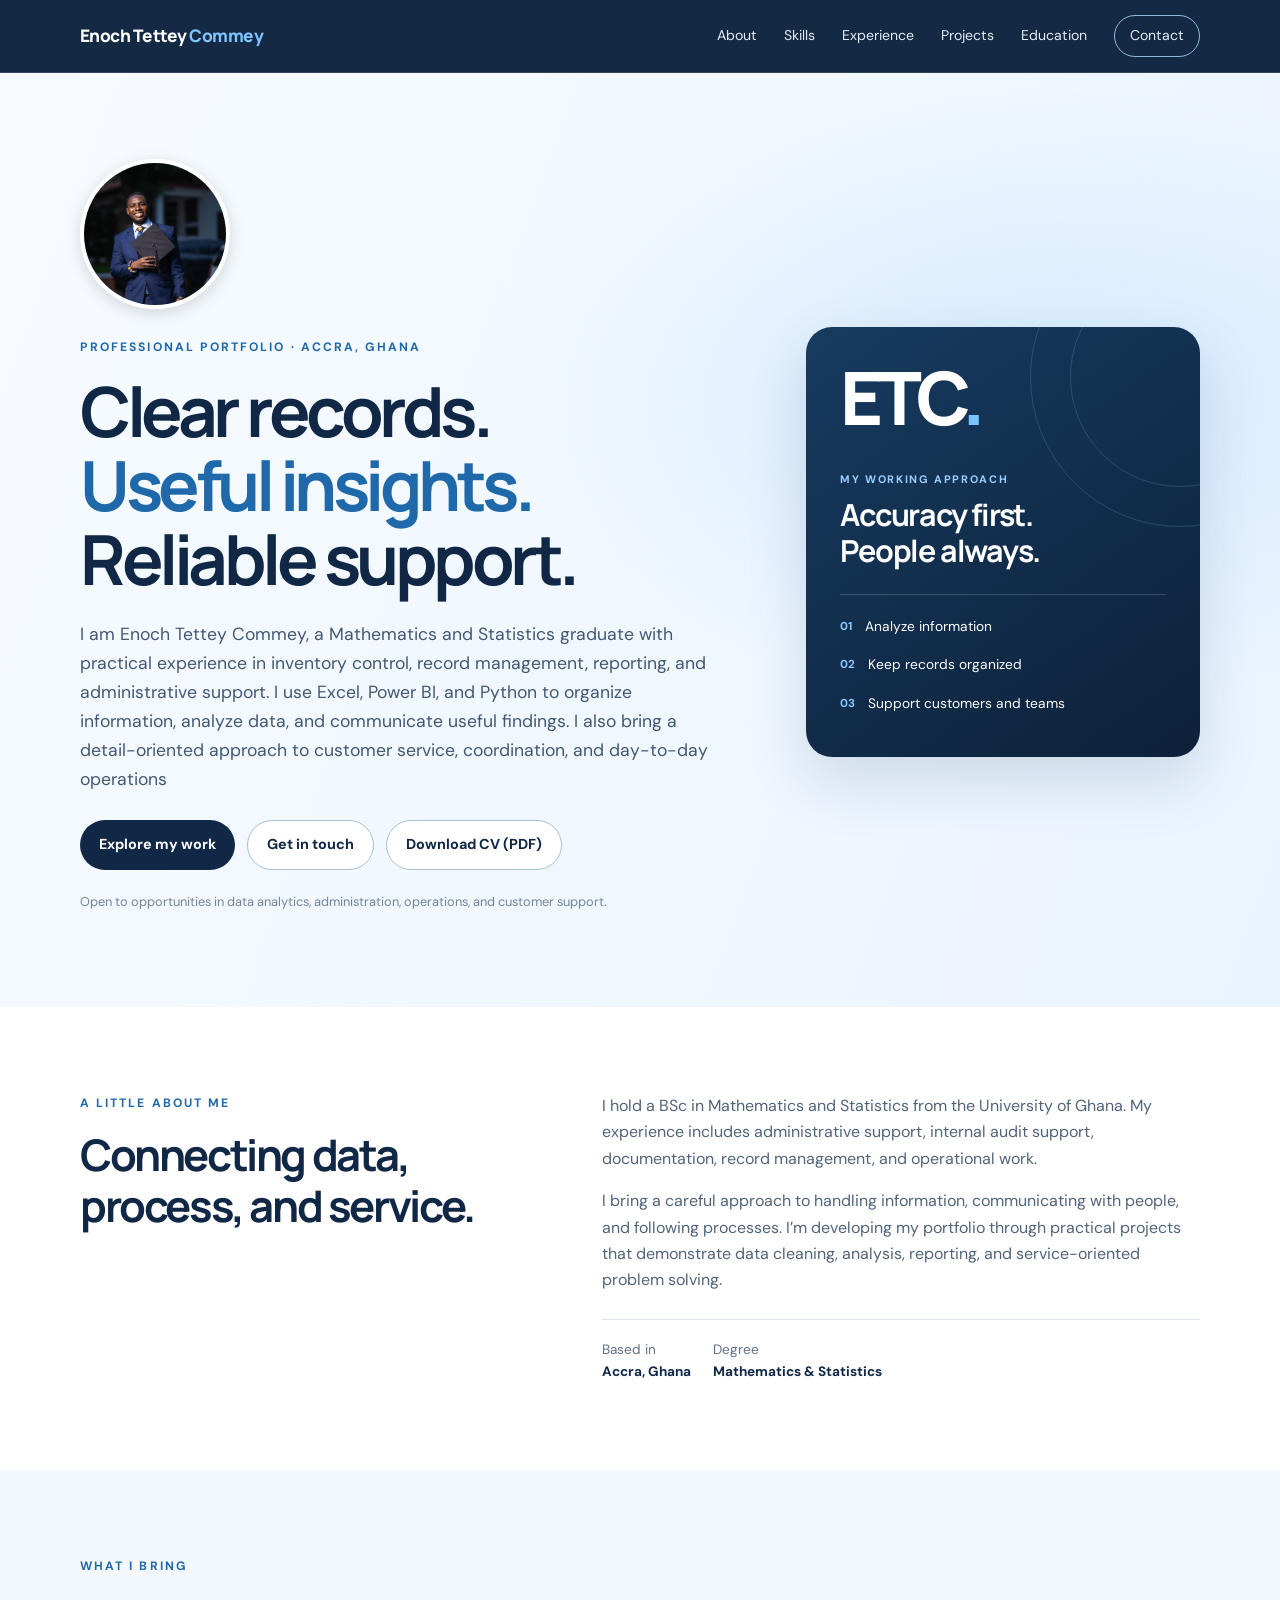
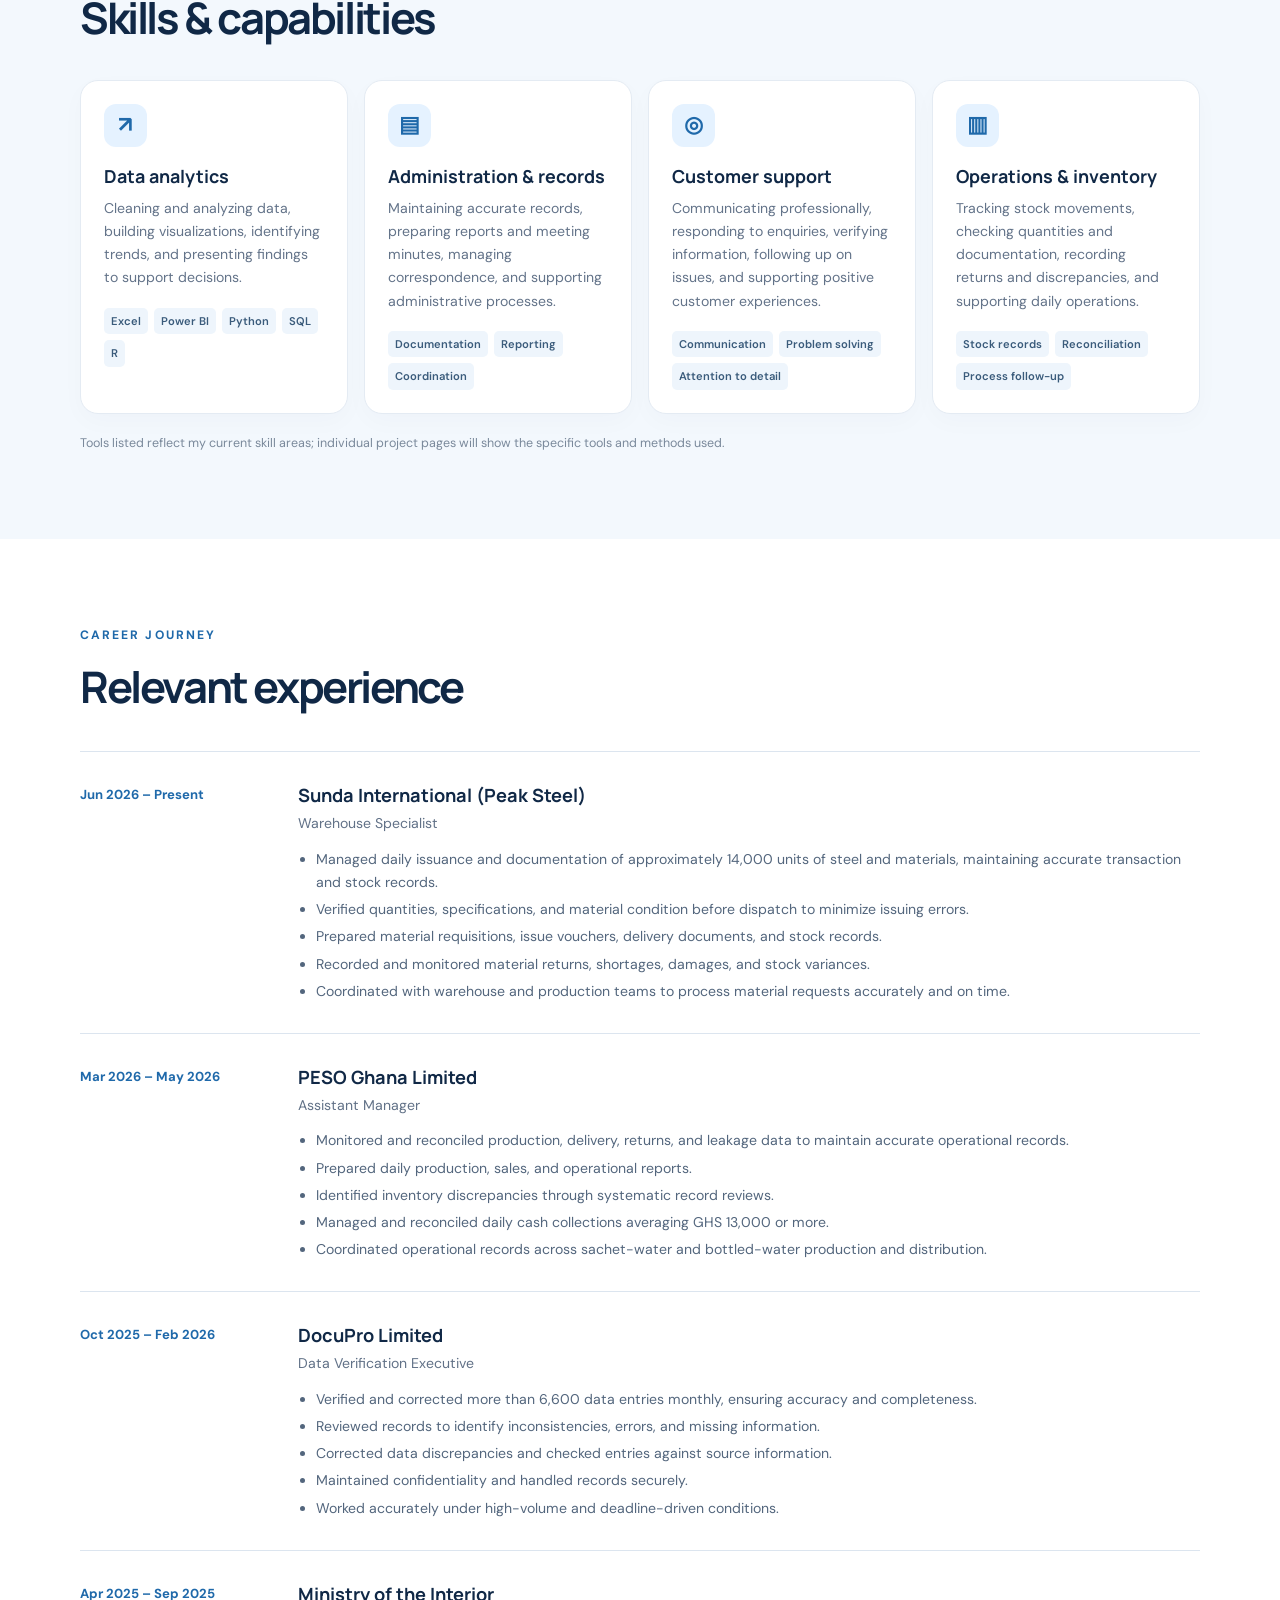
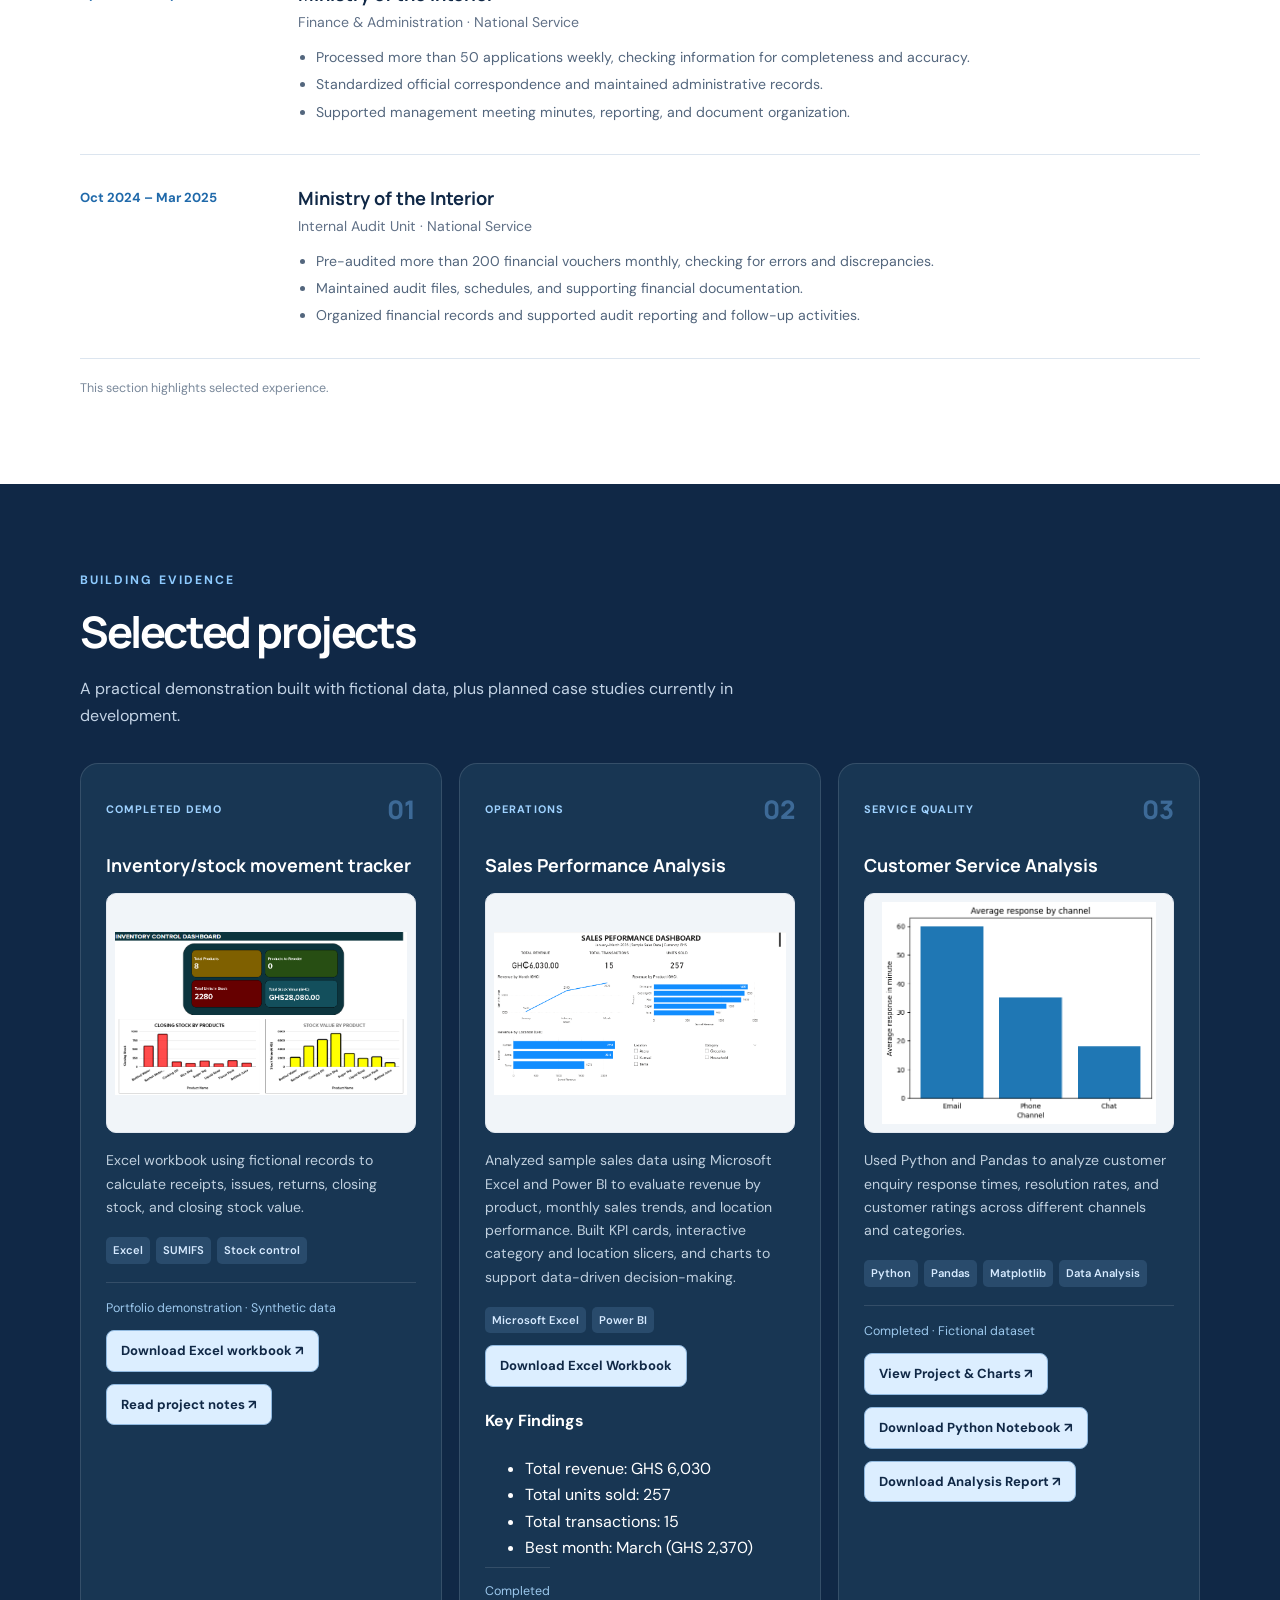
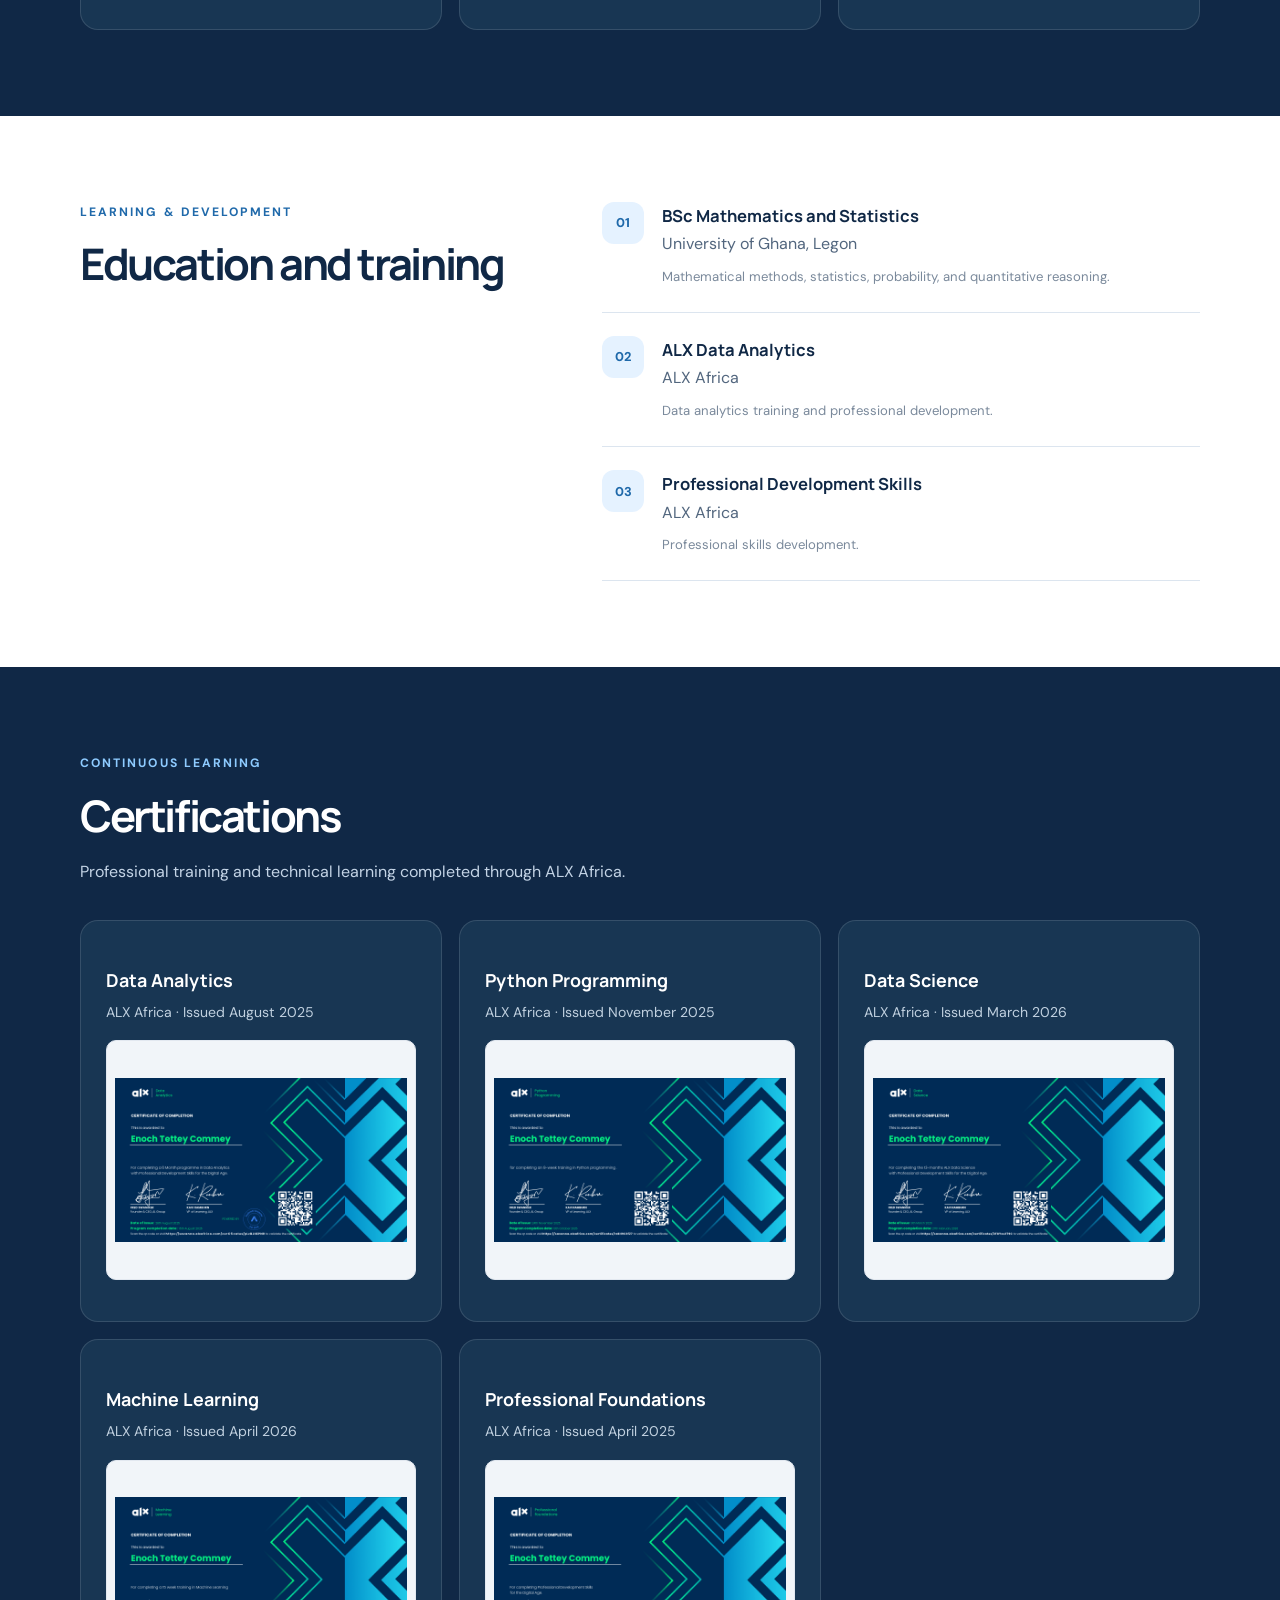
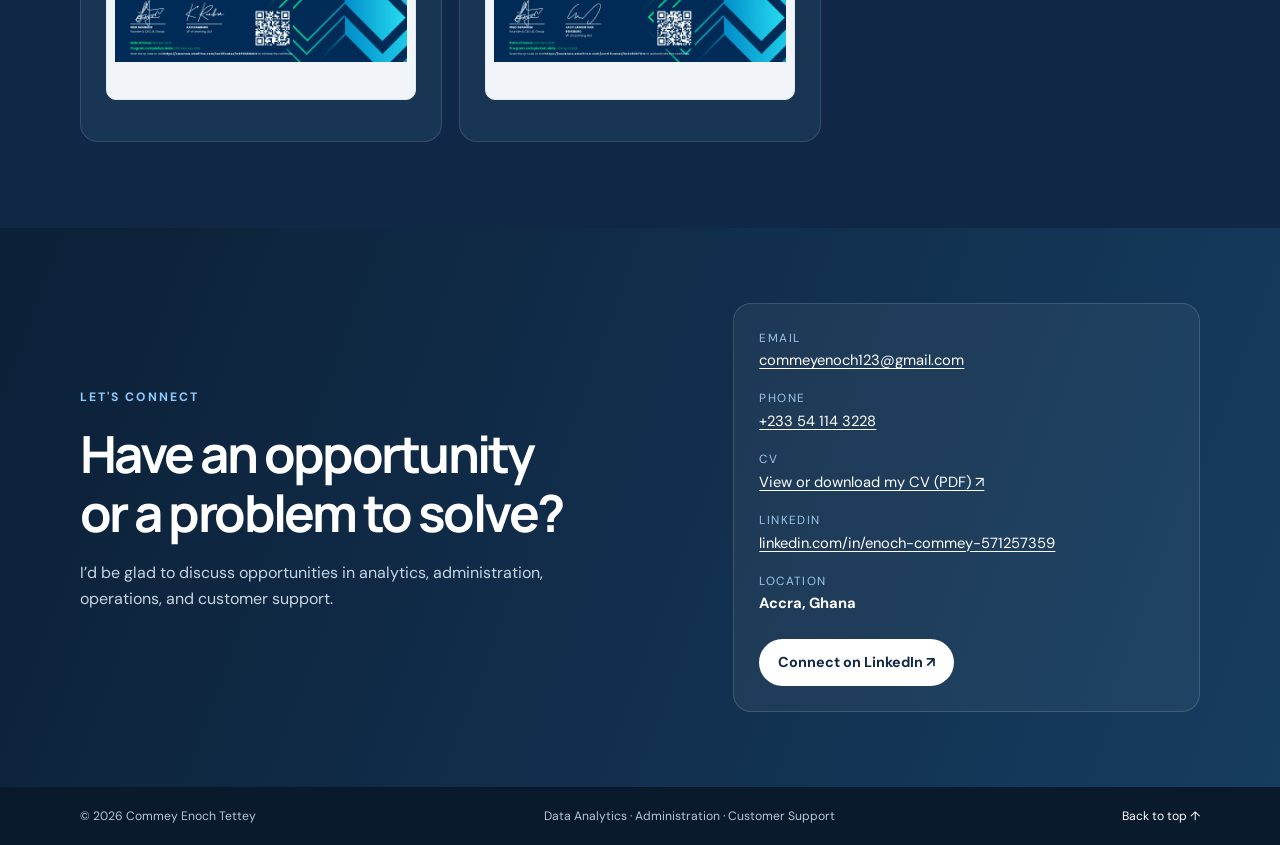
==== index.html @ 855e1a69 "Add certifications section to index.html Added a new section for certifications with details on vari" ====
<!DOCTYPE html>
<html lang="en">
<head>
  <meta charset="UTF-8">
  <meta name="viewport" content="width=device-width, initial-scale=1">
  <meta name="description" content="Portfolio of Enoch Tettey Commey — data analytics, administration, and customer support.">
  <title>Enoch Tettey Commey | Professional Portfolio</title>
  <link rel="stylesheet" href="styles.css">
</head>
<body>
  <header class="site-header">
    <nav class="nav container" aria-label="Main navigation">
      <a class="brand" href="#home"> Enoch Tettey <span>Commey</span></a>
      <button class="menu-toggle" aria-expanded="false" aria-controls="nav-links">Menu</button>
      <div class="nav-links" id="nav-links">
        <a href="#about">About</a><a href="#skills">Skills</a><a href="#experience">Experience</a>
        <a href="#projects">Projects</a><a href="#education">Education</a><a class="nav-cta" href="#contact">Contact</a>
      </div>
    </nav>
  </header>

  <main>
    <section class="hero" id="home">            
      <div class="container hero-grid">
        <div class="hero-copy">
          <img
            src="assets/profile.jpg"
            alt="Enoch Tettey Commey"
            class="profile-photo"
          >
          <p class="eyebrow">PROFESSIONAL PORTFOLIO · ACCRA, GHANA</p>
          <h1>Clear records.<br><span>Useful insights.</span><br>Reliable support.</h1>
          <p class="hero-intro">I am Enoch Tettey Commey, a Mathematics and Statistics graduate with practical experience in inventory control, record management, reporting, and administrative support. I use Excel, Power BI, and Python to organize information, analyze data, and communicate useful findings. I also bring a detail-oriented approach to customer service, coordination, and day-to-day operations</p>
          <div class="hero-actions">
            <a class="button button-primary" href="#projects">Explore my work</a>
            <a class="button button-secondary" href="#contact">Get in touch</a>
            <a class="button button-secondary" href="COMMEY%20ENOCH%20TETTEY-CV%20.pdf" target="_blank" rel="noopener noreferrer">Download CV (PDF)</a>
          </div>
          <p class="small-note">Open to opportunities in data analytics, administration, operations, and customer support.</p>
        </div>
        <aside class="hero-card" aria-label="Portfolio focus areas">
          <div class="orbit orbit-one"></div><div class="orbit orbit-two"></div>
          <div class="hero-mark">ETC<span>.</span></div>
          <p class="card-kicker">MY WORKING APPROACH</p>
          <h2>Accuracy first.<br>People always.</h2>
          <div class="focus-list">
            <div><span class="number">01</span><span>Analyze information</span></div>
            <div><span class="number">02</span><span>Keep records organized</span></div>
            <div><span class="number">03</span><span>Support customers and teams</span></div>
          </div>
        </aside>
      </div>
    </section>

    <section class="section" id="about">
      <div class="container two-col">
        <div>
          <p class="eyebrow">A LITTLE ABOUT ME</p>
          <h2 class="section-title">Connecting data, process, and service.</h2>
        </div>
        <div class="body-copy">
          <p>I hold a BSc in Mathematics and Statistics from the University of Ghana. My experience includes administrative support, internal audit support, documentation, record management, and operational work.</p>
          <p>I bring a careful approach to handling information, communicating with people, and following processes. I’m developing my portfolio through practical projects that demonstrate data cleaning, analysis, reporting, and service-oriented problem solving.</p>
          <div class="fact-row"><span>Based in <strong>Accra, Ghana</strong></span><span>Degree <strong>Mathematics & Statistics</strong></span></div>
        </div>
      </div>
    </section>

    <section class="section section-tint" id="skills">
      <div class="container">
        <p class="eyebrow">WHAT I BRING</p>
        <h2 class="section-title">Skills & capabilities</h2>
        <div class="skill-grid">
          <article class="skill-card"><div class="skill-icon">↗</div><h3>Data analytics</h3><p>Cleaning and analyzing data, building visualizations, identifying trends, and presenting findings to support decisions.</p><div class="tags"><span>Excel</span><span>Power BI</span><span>Python</span><span>SQL</span><span>R</span></div></article>
          <article class="skill-card"><div class="skill-icon">▤</div><h3>Administration & records</h3><p>Maintaining accurate records, preparing reports and meeting minutes, managing correspondence, and supporting administrative processes.</p><div class="tags"><span>Documentation</span><span>Reporting</span><span>Coordination</span></div></article>
          <article class="skill-card"><div class="skill-icon">◎</div><h3>Customer support</h3><p>Communicating professionally, responding to enquiries, verifying information, following up on issues, and supporting positive customer experiences.</p><div class="tags"><span>Communication</span><span>Problem solving</span><span>Attention to detail</span></div></article>
          <article class="skill-card"><div class="skill-icon">▥</div><h3>Operations & inventory</h3><p>Tracking stock movements, checking quantities and documentation, recording returns and discrepancies, and supporting daily operations.</p><div class="tags"><span>Stock records</span><span>Reconciliation</span><span>Process follow-up</span></div></article>
        </div>
        <p class="disclaimer">Tools listed reflect my current skill areas; individual project pages will show the specific tools and methods used.</p>
      </div>
    </section>


<section class="section" id="experience">
  <div class="container">
    <p class="eyebrow">CAREER JOURNEY</p>
    <h2 class="section-title">Relevant experience</h2>
    <div class="timeline">

      <article class="timeline-item">
        <div class="timeline-date">Jun 2026 – Present</div>
        <div class="timeline-content">
          <h3>Sunda International (Peak Steel)</h3>
          <p class="role">Warehouse Specialist</p>
          <ul>
            <li>Managed daily issuance and documentation of approximately 14,000 units of steel and materials, maintaining accurate transaction and stock records.</li>
            <li>Verified quantities, specifications, and material condition before dispatch to minimize issuing errors.</li>
            <li>Prepared material requisitions, issue vouchers, delivery documents, and stock records.</li>
            <li>Recorded and monitored material returns, shortages, damages, and stock variances.</li>
            <li>Coordinated with warehouse and production teams to process material requests accurately and on time.</li>
          </ul>
        </div>
      </article>

      <article class="timeline-item">
        <div class="timeline-date">Mar 2026 – May 2026</div>
        <div class="timeline-content">
          <h3>PESO Ghana Limited</h3>
          <p class="role">Assistant Manager</p>
          <ul>
            <li>Monitored and reconciled production, delivery, returns, and leakage data to maintain accurate operational records.</li>
            <li>Prepared daily production, sales, and operational reports.</li>
            <li>Identified inventory discrepancies through systematic record reviews.</li>
            <li>Managed and reconciled daily cash collections averaging GHS 13,000 or more.</li>
            <li>Coordinated operational records across sachet-water and bottled-water production and distribution.</li>
          </ul>
        </div>
      </article>

      <article class="timeline-item">
        <div class="timeline-date">Oct 2025 – Feb 2026</div>
        <div class="timeline-content">
          <h3>DocuPro Limited</h3>
          <p class="role">Data Verification Executive</p>
          <ul>
            <li>Verified and corrected more than 6,600 data entries monthly, ensuring accuracy and completeness.</li>
            <li>Reviewed records to identify inconsistencies, errors, and missing information.</li>
            <li>Corrected data discrepancies and checked entries against source information.</li>
            <li>Maintained confidentiality and handled records securely.</li>
            <li>Worked accurately under high-volume and deadline-driven conditions.</li>
          </ul>
        </div>
      </article>

      <article class="timeline-item">
        <div class="timeline-date">Apr 2025 – Sep 2025</div>
        <div class="timeline-content">
          <h3>Ministry of the Interior</h3>
          <p class="role">Finance &amp; Administration · National Service</p>
          <ul>
            <li>Processed more than 50 applications weekly, checking information for completeness and accuracy.</li>
            <li>Standardized official correspondence and maintained administrative records.</li>
            <li>Supported management meeting minutes, reporting, and document organization.</li>
          </ul>
        </div>
      </article>

      <article class="timeline-item">
        <div class="timeline-date">Oct 2024 – Mar 2025</div>
        <div class="timeline-content">
          <h3>Ministry of the Interior</h3>
          <p class="role">Internal Audit Unit · National Service</p>
          <ul>
            <li>Pre-audited more than 200 financial vouchers monthly, checking for errors and discrepancies.</li>
            <li>Maintained audit files, schedules, and supporting financial documentation.</li>
            <li>Organized financial records and supported audit reporting and follow-up activities.</li>
          </ul>
        </div>
      </article>

    </div>
    <p class="disclaimer">This section highlights selected experience.</p>
  </div>
</section>


    <section class="section section-dark" id="projects">
      <div class="container">
        <p class="eyebrow eyebrow-light">BUILDING EVIDENCE</p>
        <h2 class="section-title">Selected projects</h2>
        <p class="section-lead">A practical demonstration built with fictional data, plus planned case studies currently in development.</p>
        <div class="project-grid">
          <article class="project-card"><div class="project-top"><span class="project-type">COMPLETED DEMO</span><span class="project-index">01</span></div><h3>Inventory/stock movement tracker</h3><img src="assets/inventory-dashboard.png"alt="Excel inventory and stock movement dashboard"class="project-image"><p>Excel workbook using fictional records to calculate receipts, issues, returns, closing stock, and closing stock value.</p><div class="tags"><span>Excel</span><span>SUMIFS</span><span>Stock control</span></div><p class="project-status">Portfolio demonstration · Synthetic data</p><p><a href="https://enoch-tettey-commey.github.io/Inventory_stock_tracker.xlsx" download class="project-link">Download Excel workbook ↗</a></p><p><a href="inventory_tracker_case_study.md" class="project-link">Read project notes ↗</a></p></article>
          <article class="project-card"><div class="project-top"><span class="project-type">OPERATIONS</span><span class="project-index">02</span></div><h3>Sales Performance Analysis</h3><img src="assets/sales-performance-dashboard.png"alt="Sales Performance Analysis dashboard created in Power BI"class="sales-dashboard-image"><p>Analyzed sample sales data using Microsoft Excel and Power BI to evaluate revenue by product, monthly sales trends, and location performance. Built KPI cards, interactive category and location slicers, and charts to support data-driven decision-making.</p><div class="tags"><span>Microsoft Excel</span><span> Power BI</span></div><p><a href="Sales_Performance_Analysis.xlsx" download class="project-link">Download Excel Workbook</a></p><div class="key-findings"><h4>Key Findings</h4><ul><li>Total revenue: GHS 6,030</li><li>Total units sold: 257</li> <li>Total transactions: 15</li><li>Best month: March (GHS 2,370)</li></ul></div><div<p class="project-status">Completed</p></article>
          <article class="project-card"> <div class="project-top"><span class="project-type">SERVICE QUALITY</span><span class="project-index">03</span></div><h3>Customer Service Analysis</h3><img src="customer-enquiry-response-analysis/response-time-by-channel.png"alt="Average customer enquiry response time by channel"class="project-image"><p>Used Python and Pandas to analyze customer enquiry response times, resolution rates, and customer ratings across different channels and categories.</p><div class="tags"><span>Python</span><span>Pandas</span><span>Matplotlib</span><span>Data Analysis</span></div><p class="project-status">Completed · Fictional dataset</p><p><a <p><a href="customer-enquiry-analysis.html" class="project-link">View Project &amp; Charts ↗</a></p><p><a href="customer-enquiry-response-analysis/Customer_Enquiry_Response_Analysis.ipynb" download="Customer_Enquiry_Response_Analysis.ipynb" class="project-link">Download Python Notebook ↗</a></p><p><a <p><a href="customer-enquiry-response-analysis/Customer_Enquiry_Response_Analysis_Report.docx" class="project-link">Download Analysis Report ↗</a></p> </article>
      </div>
    </section>
    
    <section class="section" id="education">
      <div class="container two-col education-layout">
        <div><p class="eyebrow">LEARNING & DEVELOPMENT</p><h2 class="section-title">Education and training</h2></div>
        <div class="education-list">
          <article><span class="edu-symbol">01</span><div><h3>BSc Mathematics and Statistics</h3><p>University of Ghana, Legon</p><span class="muted">Mathematical methods, statistics, probability, and quantitative reasoning.</span></div></article>
          <article><span class="edu-symbol">02</span><div><h3>ALX Data Analytics</h3><p>ALX Africa</p><span class="muted">Data analytics training and professional development.</span></div></article>
          <article><span class="edu-symbol">03</span><div><h3>Professional Development Skills</h3><p>ALX Africa</p><span class="muted">Professional skills development.</span></div></article>
        </div>
      </div>
    </section>
        <section class="section section-dark" id="certifications">
      <div class="container">
        <p class="eyebrow eyebrow-light">CONTINUOUS LEARNING</p>
        <h2 class="section-title">Certifications</h2>
        <p class="section-lead">Professional training and technical learning completed through ALX Africa.</p>

        <div class="project-grid">
          <article class="project-card">
            <h3>Data Analytics</h3>
            <p>ALX Africa · Issued August 2025</p>
            <a href="certificates/51-data-analytics-certificate-enoch-commey%20(1).png" target="_blank" rel="noopener">
              <img src="certificates/51-data-analytics-certificate-enoch-commey%20(1).png" alt="ALX Africa Data Analytics certificate" class="project-image">
            </a>
          </article>

          <article class="project-card">
            <h3>Python Programming</h3>
            <p>ALX Africa · Issued November 2025</p>
            <a href="certificates/189-python-programming-certificate-enoch-commey.png" target="_blank" rel="noopener">
              <img src="certificates/189-python-programming-certificate-enoch-commey.png" alt="ALX Africa Python Programming certificate" class="project-image">
            </a>
          </article>

          <article class="project-card">
            <h3>Data Science</h3>
            <p>ALX Africa · Issued March 2026</p>
            <a href="certificates/84-data-science-certificate-enoch-commey.png" target="_blank" rel="noopener">
              <img src="certificates/84-data-science-certificate-enoch-commey.png" alt="ALX Africa Data Science certificate" class="project-image">
            </a>
          </article>

          <article class="project-card">
            <h3>Machine Learning</h3>
            <p>ALX Africa · Issued April 2026</p>
            <a href="certificates/199-machine-learning-certificate-enoch-commey.png" target="_blank" rel="noopener">
              <img src="certificates/199-machine-learning-certificate-enoch-commey.png" alt="ALX Africa Machine Learning certificate" class="project-image">
            </a>
          </article>

          <article class="project-card">
            <h3>Professional Foundations</h3>
            <p>ALX Africa · Issued April 2025</p>
            <a href="certificates/89-professional-foundations-certificate-enoch-commey.png" target="_blank" rel="noopener">
              <img src="certificates/89-professional-foundations-certificate-enoch-commey.png" alt="ALX Africa Professional Foundations certificate" class="project-image">
            </a>
          </article>
        </div>
      </div>
    </section>

    <section class="contact-section" id="contact">
      <div class="container contact-grid">
        <div><p class="eyebrow eyebrow-light">LET'S CONNECT</p><h2>Have an opportunity<br>or a problem to solve?</h2><p>I’d be glad to discuss opportunities in analytics, administration, operations, and customer support.</p></div>
        <div class="contact-panel">
          <p><span>Email</span><a href="mailto:commeyenoch123@gmail.com">commeyenoch123@gmail.com</a></p>
          <p><span>Phone</span><a href="tel:+233541143228">+233 54 114 3228</a></p>
          <p><span>CV</span><a href="COMMEY%20ENOCH%20TETTEY-CV%20.pdf" target="_blank" rel="noopener noreferrer">View or download my CV (PDF) ↗</a></p>
          <p><span>LinkedIn</span><a href="https://www.linkedin.com/in/enoch-commey-571257359/" target="_blank" rel="noopener noreferrer">linkedin.com/in/enoch-commey-571257359</a></p>
          <p><span>Location</span><strong>Accra, Ghana</strong></p>
          <a class="button button-light" href="https://www.linkedin.com/in/enoch-commey-571257359/" target="_blank" rel="noopener noreferrer">Connect on LinkedIn ↗</a>
        </div>
      </div>
    </section>
  </main>
  <footer class="footer"><div class="container footer-inner"><span>© <span id="year"></span> Commey Enoch Tettey</span><span>Data Analytics · Administration · Customer Support</span><a href="#home">Back to top ↑</a></div></footer>
  <script src="script.js"></script>
</body>
</html>
---- styles.css ----
@import url('https://fonts.googleapis.com/css2?family=DM+Sans:wght@400;500;600;700&family=Manrope:wght@400;500;600;700;800&display=swap');
:root{--navy:#102846;--blue:#1f69aa;--sky:#dceeff;--ink:#172b43;--muted:#617187;--line:#dce5ef;--paper:#fff;--tint:#f3f8fd;--radius:18px}
*{box-sizing:border-box}html{scroll-behavior:smooth;scroll-padding-top:84px}body{margin:0;color:var(--ink);font-family:"DM Sans",sans-serif;line-height:1.65;background:var(--paper)}a{color:inherit;text-decoration:none}.container{width:min(1120px,calc(100% - 40px));margin:auto}.site-header{position:sticky;top:0;z-index:20;background:rgba(13,35,61,.97);color:#fff;border-bottom:1px solid rgba(255,255,255,.13);backdrop-filter:blur(12px)}.nav{min-height:72px;display:flex;align-items:center;justify-content:space-between;gap:24px}.brand{font-family:Manrope,sans-serif;font-weight:800;font-size:1.08rem;letter-spacing:-.03em;white-space:nowrap}.brand span{color:#7fc3ff}.nav-links{display:flex;align-items:center;gap:27px;font-size:.88rem;color:#e4edf7}.nav-links a:hover{color:#83c6ff}.nav-cta{border:1px solid #91b9df;border-radius:99px;padding:8px 15px}.menu-toggle{display:none;background:transparent;border:1px solid #7591ad;border-radius:8px;color:white;padding:7px 12px}.hero{overflow:hidden;background:radial-gradient(ellipse at 82% 35%,#d5eaff 0,transparent 36%),linear-gradient(110deg,#f7fbff,#eaf4ff);padding:86px 0 82px}.hero-grid{display:grid;grid-template-columns:1.25fr .75fr;align-items:center;gap:70px}.eyebrow{font-size:.76rem;letter-spacing:.17em;font-weight:700;color:var(--blue);margin:0 0 17px}.hero h1{font-family:Manrope,sans-serif;font-size:clamp(2.7rem,5.4vw,4.65rem);line-height:1.07;letter-spacing:-.065em;margin:0 0 24px;color:var(--navy)}.hero h1 span{color:var(--blue)}.hero-intro{font-size:1.1rem;max-width:650px;color:#425872;margin:0 0 26px}.hero-actions{display:flex;gap:12px;flex-wrap:wrap}.button{display:inline-flex;justify-content:center;align-items:center;gap:8px;padding:12px 19px;border-radius:999px;font-weight:700;font-size:.9rem;transition:transform .2s,box-shadow .2s}.button:hover{transform:translateY(-2px);box-shadow:0 9px 24px #0b31501b}.button-primary{background:var(--navy);color:white}.button-secondary{border:1px solid #a8bfd6;background:#fff;color:var(--navy)}.small-note{font-size:.8rem;color:#73849a;margin-top:21px}.hero-card{min-height:385px;position:relative;overflow:hidden;background:linear-gradient(145deg,#173b60,#0d2139);color:white;border-radius:26px;padding:34px;box-shadow:0 25px 60px #173b6026}.hero-mark{font-family:Manrope,sans-serif;font-size:4.6rem;line-height:1;font-weight:800;letter-spacing:-.08em;position:relative;z-index:1}.hero-mark span{color:#79c3ff}.card-kicker{margin:36px 0 8px;color:#9acfff;letter-spacing:.15em;font-size:.68rem;font-weight:700}.hero-card h2{font-family:Manrope,sans-serif;font-size:1.9rem;line-height:1.2;letter-spacing:-.04em;margin:0 0 24px;position:relative;z-index:1}.orbit{position:absolute;border:1px solid #9acfff2d;border-radius:50%;width:300px;height:300px;right:-130px;top:-100px}.orbit-two{width:220px;height:220px;right:-90px;top:-60px}.focus-list{border-top:1px solid #ffffff2b;padding-top:12px;position:relative;z-index:1}.focus-list div{display:flex;gap:13px;align-items:center;padding:8px 0;font-size:.86rem}.number{font-size:.72rem;color:#8ccaff;font-weight:700}.section{padding:86px 0}.two-col{display:grid;grid-template-columns:.85fr 1.15fr;gap:80px}.section-title{font-family:Manrope,sans-serif;font-size:clamp(2rem,3.4vw,2.8rem);line-height:1.17;letter-spacing:-.055em;margin:0;color:var(--navy)}.body-copy{color:#52647a}.body-copy p:first-child{margin-top:0}.fact-row{display:flex;gap:22px;flex-wrap:wrap;border-top:1px solid var(--line);padding-top:19px;margin-top:25px;font-size:.85rem;color:var(--muted)}.fact-row strong{display:block;color:var(--navy);font-weight:700}.section-tint{background:var(--tint)}.skill-grid{display:grid;grid-template-columns:repeat(4,1fr);gap:16px;margin-top:36px}.skill-card{background:white;border:1px solid #e4ebf3;border-radius:var(--radius);padding:23px;box-shadow:0 8px 24px #183a5906}.skill-icon{display:grid;place-items:center;width:43px;height:43px;background:#e5f2ff;color:var(--blue);border-radius:12px;font-size:1.4rem;font-weight:700}.skill-card h3,.project-card h3{font-family:Manrope,sans-serif;font-size:1.12rem;line-height:1.35;margin:17px 0 9px;color:var(--navy)}.skill-card p,.project-card p{font-size:.88rem;color:#637389;margin:0}.tags{display:flex;flex-wrap:wrap;gap:6px;margin-top:18px}.tags span{background:#eef5fc;color:#3a5b7b;border-radius:5px;padding:4px 7px;font-size:.7rem;font-weight:600}.disclaimer{font-size:.78rem;color:#7a899b;margin:19px 0 0}.timeline{margin-top:38px;border-top:1px solid var(--line)}.timeline-item{display:grid;grid-template-columns:190px 1fr;gap:28px;padding:28px 0;border-bottom:1px solid var(--line)}.timeline-date{font-size:.82rem;font-weight:700;color:var(--blue);padding-top:4px}.timeline-content h3{font-family:Manrope,sans-serif;margin:0;color:var(--navy);font-size:1.14rem}.role{color:var(--muted);font-size:.88rem;margin:2px 0 10px}.timeline-content ul{padding-left:18px;margin:0;color:#53667d;font-size:.88rem}.timeline-content li{padding:2px 0}.section-dark{background:#102846;color:white}.eyebrow-light{color:#8ecbff}.section-dark .section-title{color:white}.section-lead{max-width:700px;color:#c4d4e6;margin:18px 0 0}.project-grid{display:grid;grid-template-columns:repeat(3,1fr);gap:17px;margin-top:34px}.project-card{border:1px solid #ffffff20;background:#183653;border-radius:var(--radius);padding:25px}.project-top{display:flex;justify-content:space-between;align-items:center}.project-type{font-size:.68rem;letter-spacing:.1em;font-weight:700;color:#9fd2ff}.project-index{font-family:Manrope,sans-serif;font-size:1.6rem;color:#76baff66;font-weight:800}.project-card h3{color:white;margin-top:22px}.project-card p{color:#c0d0df}.project-card .tags span{background:#294b6c;color:#d6eaff}.project-status{border-top:1px solid #ffffff1f;margin-top:18px!important;padding-top:15px;font-size:.78rem!important;color:#9cc8ed!important}.education-layout{align-items:start}.education-list{display:grid;gap:0}.education-list article{display:flex;gap:18px;padding:0 0 23px;margin-bottom:23px;border-bottom:1px solid var(--line)}.education-list article:last-child{margin-bottom:0}.edu-symbol{display:grid;place-items:center;flex:0 0 42px;height:42px;border-radius:12px;background:#e5f2ff;color:var(--blue);font-weight:800;font-size:.8rem}.education-list h3{font-family:Manrope,sans-serif;margin:0;font-size:1.04rem;color:var(--navy)}.education-list p{margin:2px 0 5px;color:#52667e}.muted{font-size:.82rem;color:#7a899b}.contact-section{background:linear-gradient(110deg,#0c2037,#163c60);padding:75px 0;color:white}.contact-grid{display:grid;grid-template-columns:1fr .8fr;gap:70px;align-items:center}.contact-grid h2{font-family:Manrope,sans-serif;font-size:clamp(2rem,4vw,3.2rem);line-height:1.15;letter-spacing:-.05em;margin:0 0 18px}.contact-grid>div:first-child>p:last-child{color:#c6d6e5;max-width:480px}.contact-panel{background:#ffffff0d;border:1px solid #ffffff24;border-radius:18px;padding:25px}.contact-panel p{margin:0 0 17px}.contact-panel p span{display:block;color:#9fc7e9;font-size:.74rem;text-transform:uppercase;letter-spacing:.12em}.contact-panel p strong,.contact-panel p a{display:block;overflow-wrap:anywhere;font-size:.92rem}.contact-panel p a{color:white;text-decoration:underline;text-underline-offset:3px}.button-light{background:white;color:var(--navy);margin-top:6px}.footer{background:#091a2d;color:#b7c7d8;padding:19px 0;font-size:.76rem}.footer-inner{display:flex;justify-content:space-between;gap:16px;flex-wrap:wrap}.footer a{color:#fff}
@media (max-width: 900px) {.hero-grid {gap: 30px;grid-template-columns: 1fr 0.8fr;}.hero-card {padding: 26px;min-height: 360px;}.skill-grid {grid-template-columns: repeat(2, 1fr);}.two-col {gap: 40px;}.nav-links {gap: 15px;}.project-grid {grid-template-columns: repeat(2, minmax(0, 1fr));}.project-card:last-child {grid-column: auto;}}
@media(max-width:680px){.container{width:min(100% - 32px,540px)}.nav{min-height:65px;flex-wrap:wrap}.menu-toggle{display:block}.nav-links{display:none;flex-basis:100%;padding:0 0 16px;flex-wrap:wrap;gap:13px 18px}.nav-links.open{display:flex}.hero{padding:60px 0}.hero-grid,.two-col,.contact-grid{grid-template-columns:1fr;gap:35px}.hero h1{font-size:clamp(2.7rem,12vw,4rem)}.hero-card{min-height:320px}.section{padding:64px 0}.skill-grid,.project-grid{grid-template-columns:1fr}.project-card:last-child{grid-column:auto}.timeline-item{grid-template-columns:1fr;gap:8px;padding:23px 0}.timeline-date{padding:0}.contact-section{padding:60px 0}.footer-inner{flex-direction:column;gap:5px}.fact-row{gap:15px}}
/* Profile photo */
.profile-photo {
  width: 150px;
  height: 150px;
  object-fit: cover;
  object-position: center 25%;
  border-radius: 50%;
  border: 4px solid #ffffff;
  box-shadow: 0 4px 16px rgba(0, 0, 0, 0.15);
  margin-bottom: 20px;
}
.project-image {
  display: block;
  width: 100% ;
  height: 240px;
  max-width: 100%;
  object-fit: contain;
  box-sizing: border-box;
  padding: 8px;
  margin: 16px 0;
  border: 1px solid #e2e8f0;
  border-radius: 10px;
  background: #f1f5f9;
}
img.sales-dashboard-image {
  display: block !important;
  width: 100% !important;
  height: 240px !important;
  max-width: 100% !important;
  object-fit: contain !important;
  box-sizing: border-box !important;
  padding: 8px;
  margin: 16px 0;
  border: 1px solid #e2e8f0;
  border-radius: 10px;
  background: #f1f5f9;
}
/* Keep all three project cards in equal desktop columns */
@media (min-width: 901px) {
  .project-grid {
    display: grid;
    grid-template-columns: repeat(3, minmax(0, 1fr));
    align-items: stretch;
  }

  .project-card {
    grid-column: auto;
    min-width: 0;
  }

  .project-card:last-child {
    grid-column: auto;
  }
}

/* Excel workbook download link */
.project-link {
  display: inline-flex;
  align-items: center;
  gap: 8px;
  margin-top: 12px;
  padding: 9px 14px;
  background: #dceeff;
  color: #102846;
  border: 1px solid #91b9df;
  border-radius: 8px;
  font-size: 0.82rem;
  font-weight: 700;
  text-decoration: none;
  transition: background 0.2s ease, transform 0.2s ease;
}

.project-link:hover {
  background: #ffffff;
  transform: translateY(-2px);
}
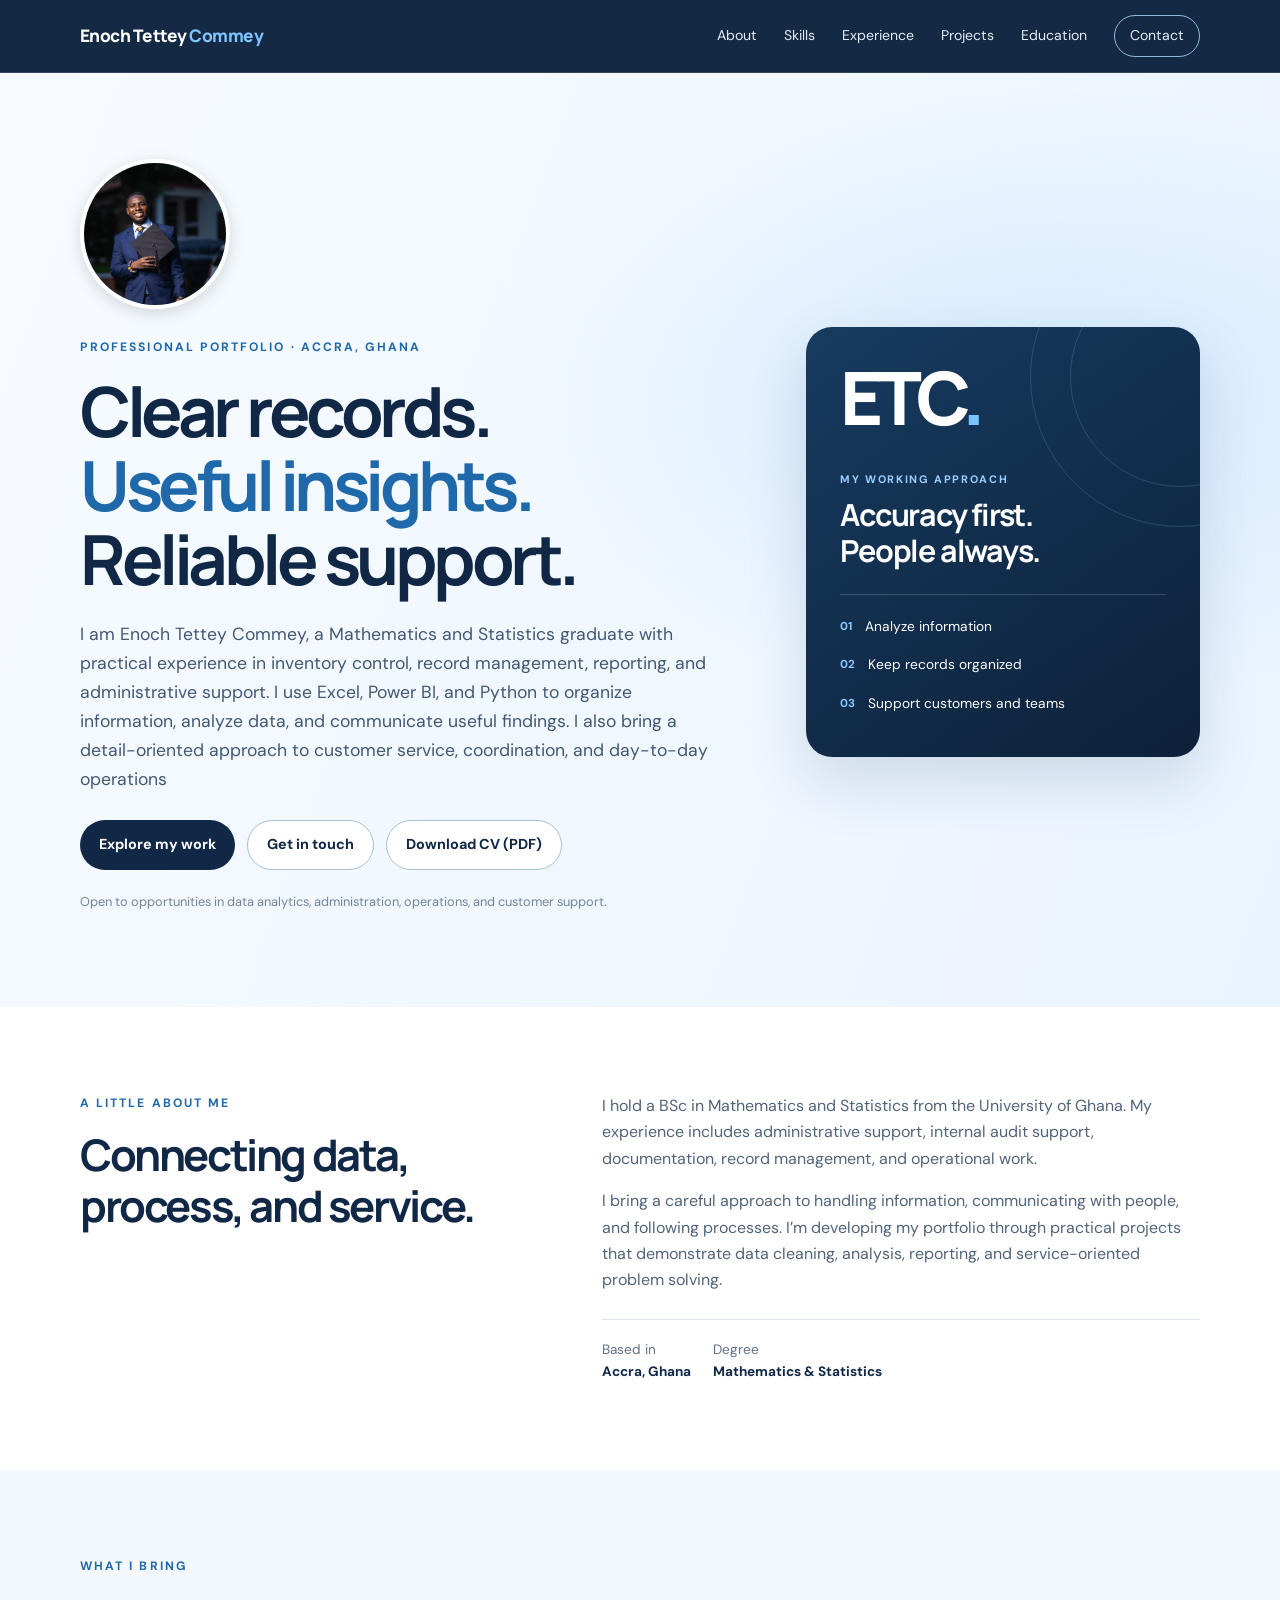
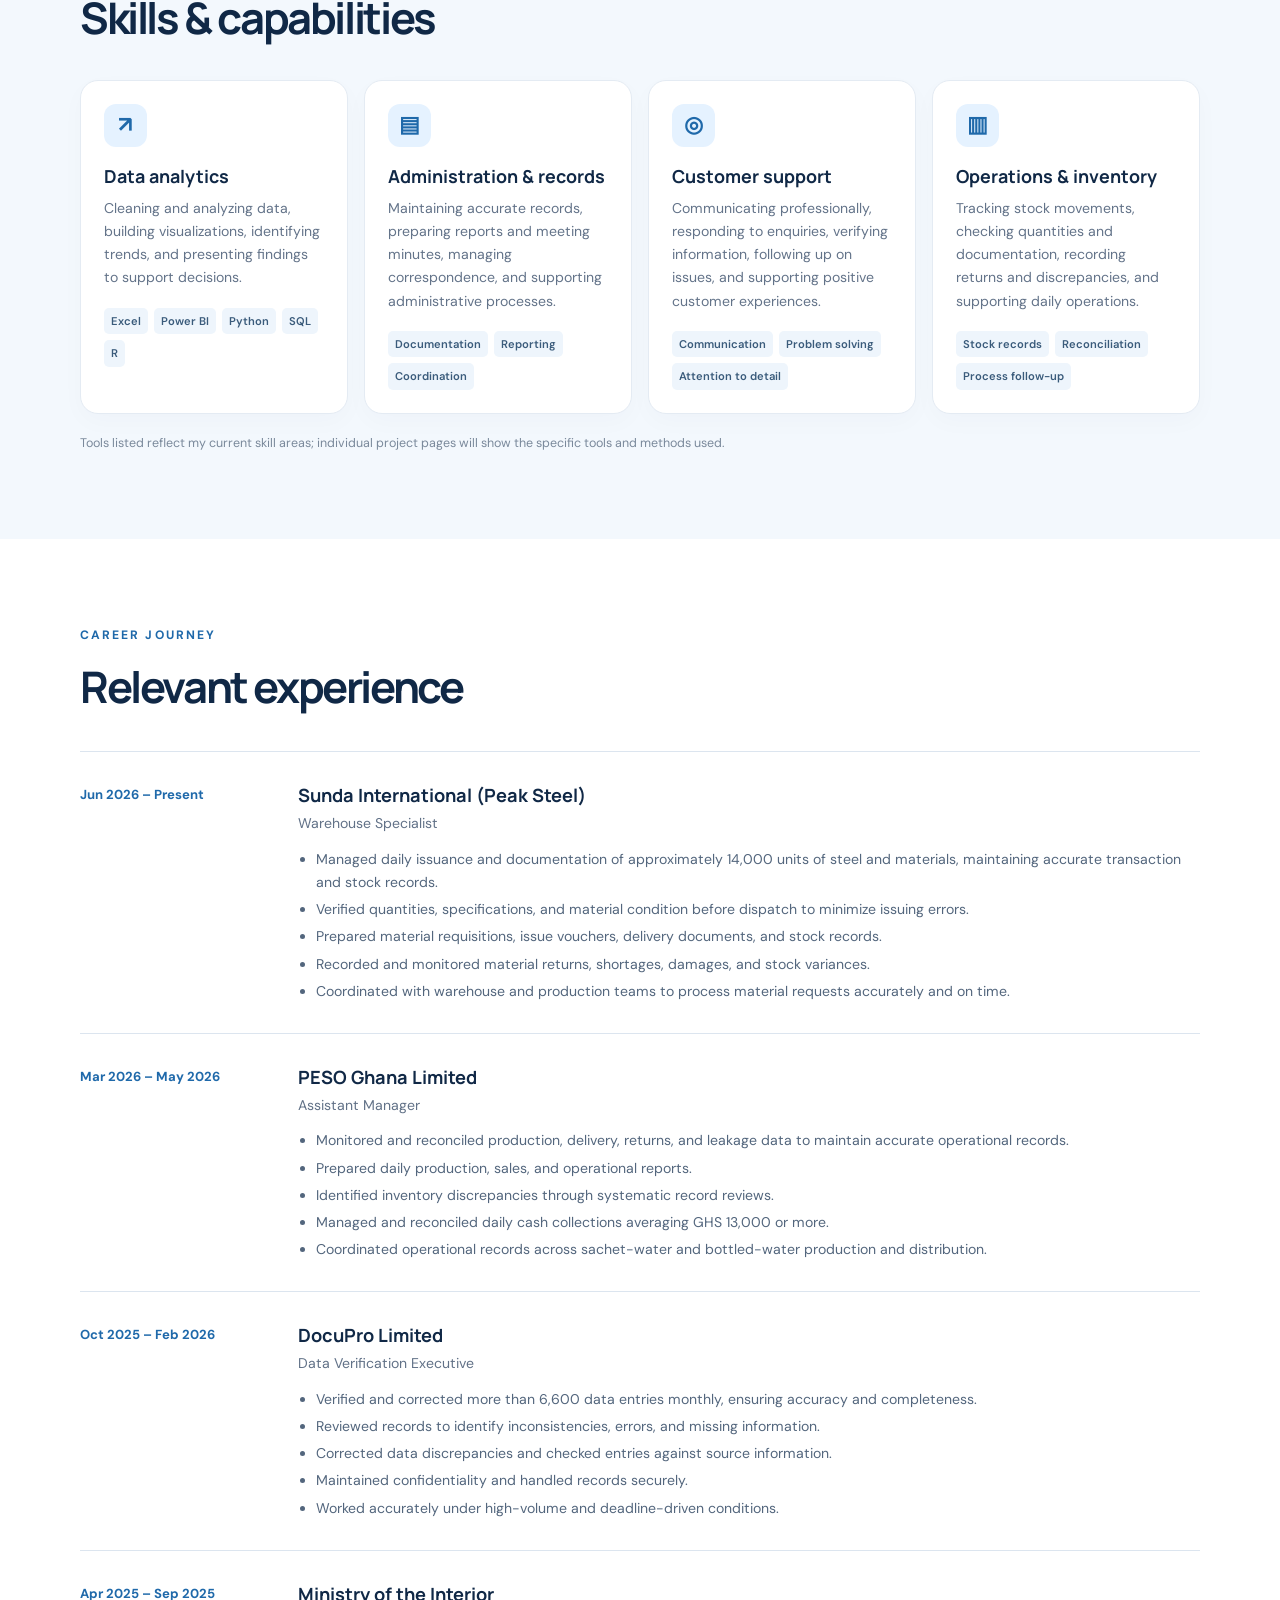
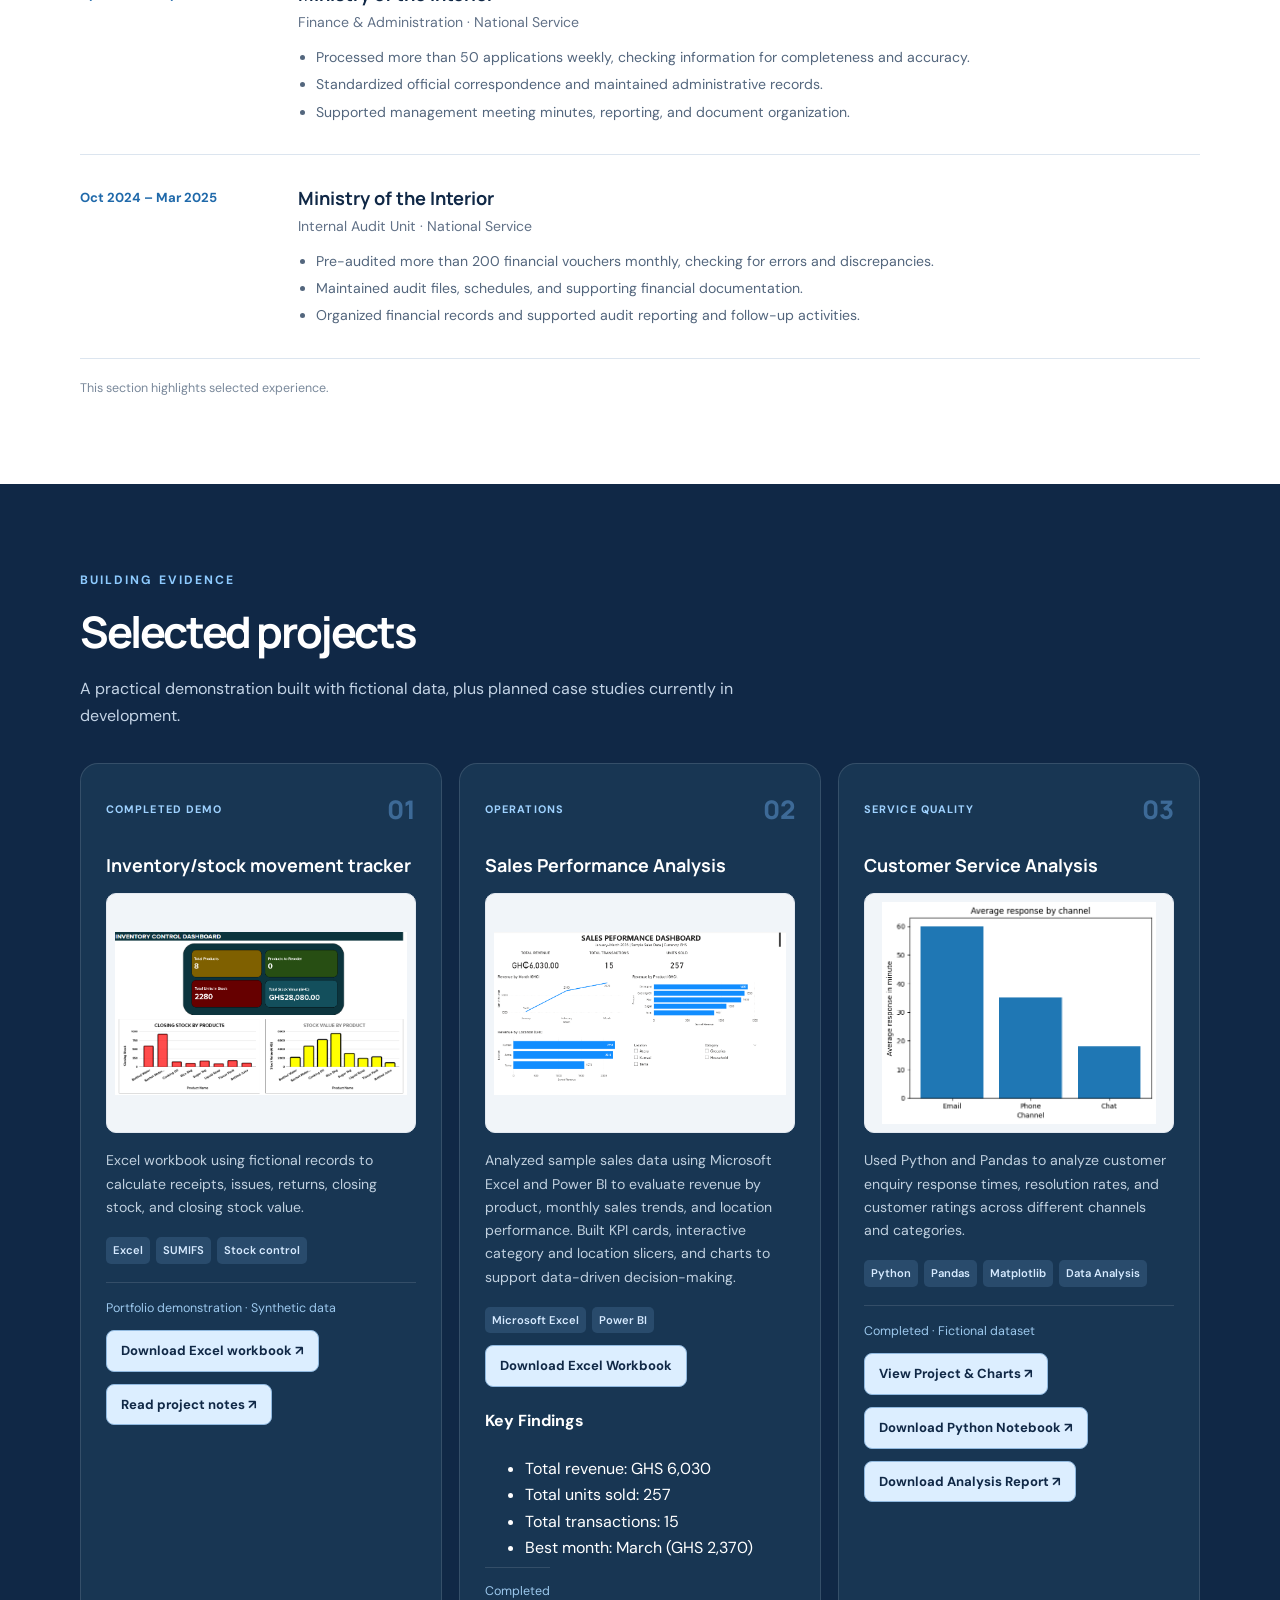
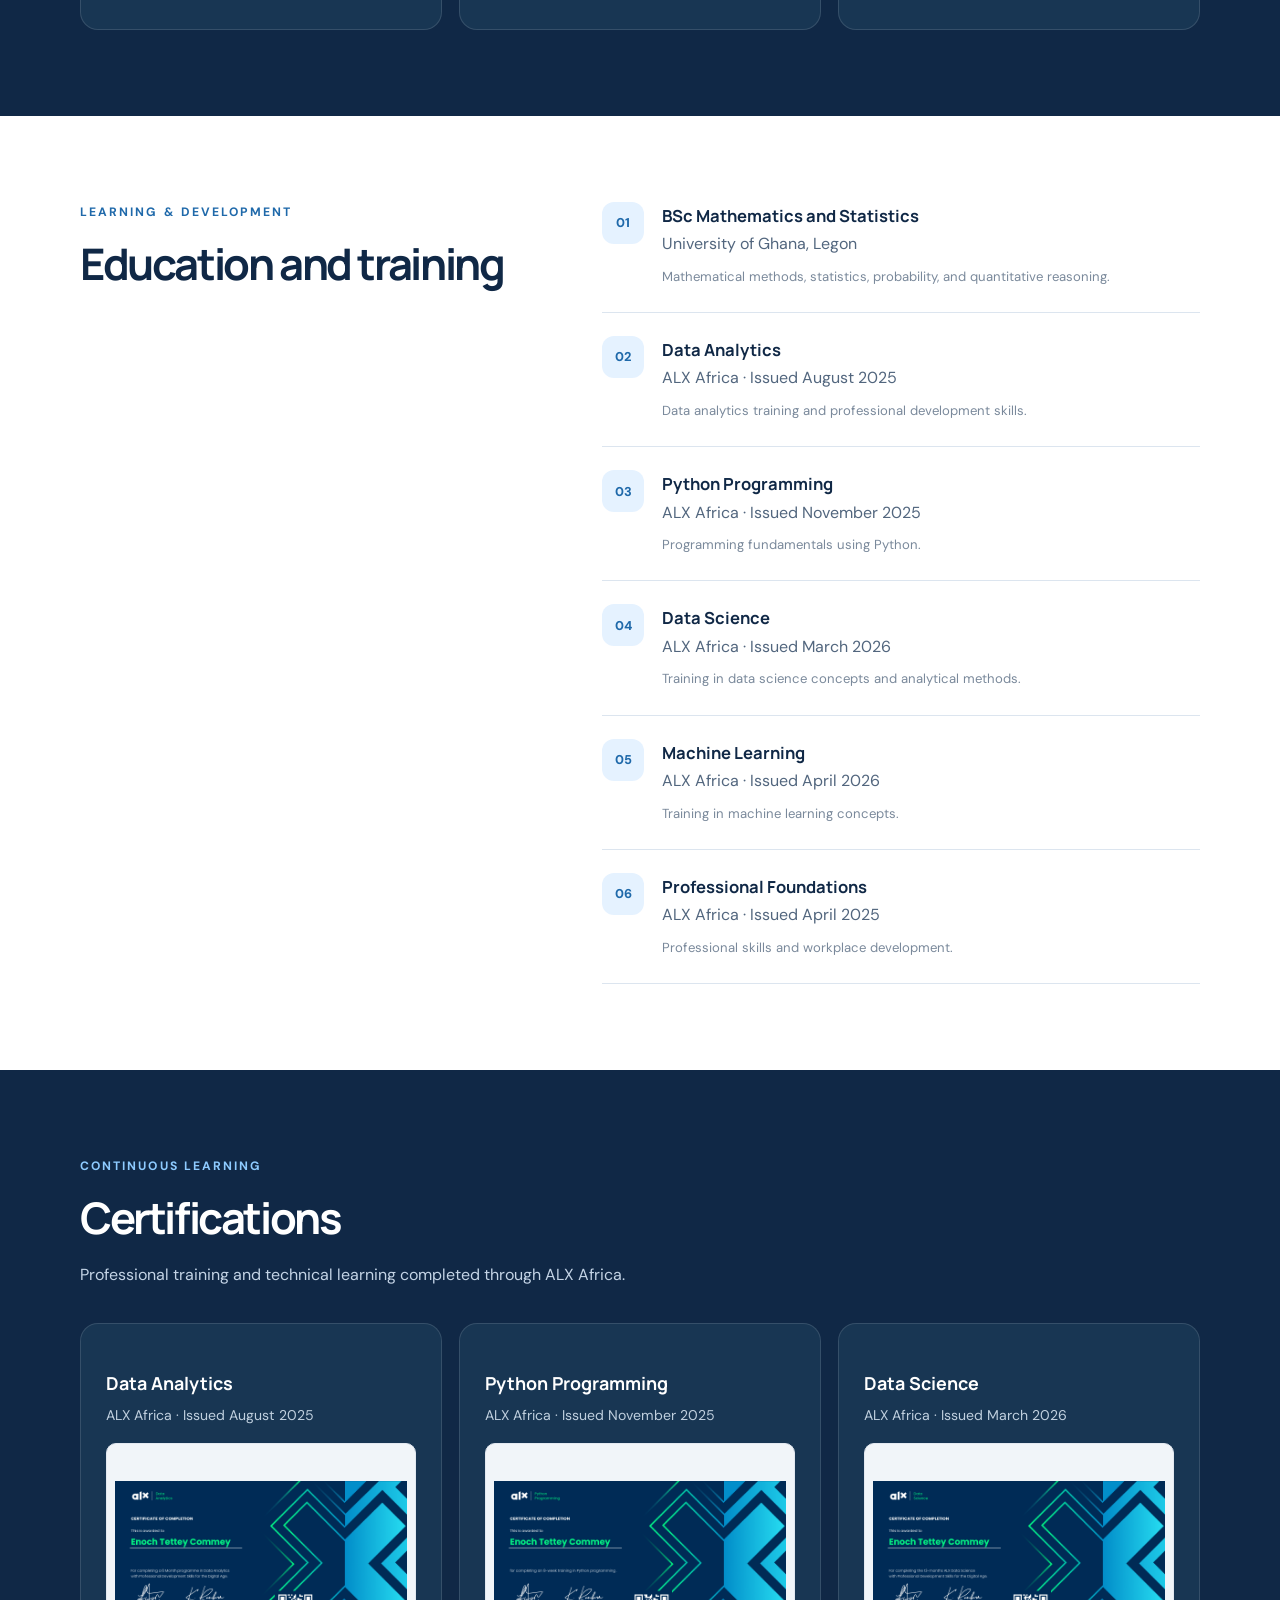
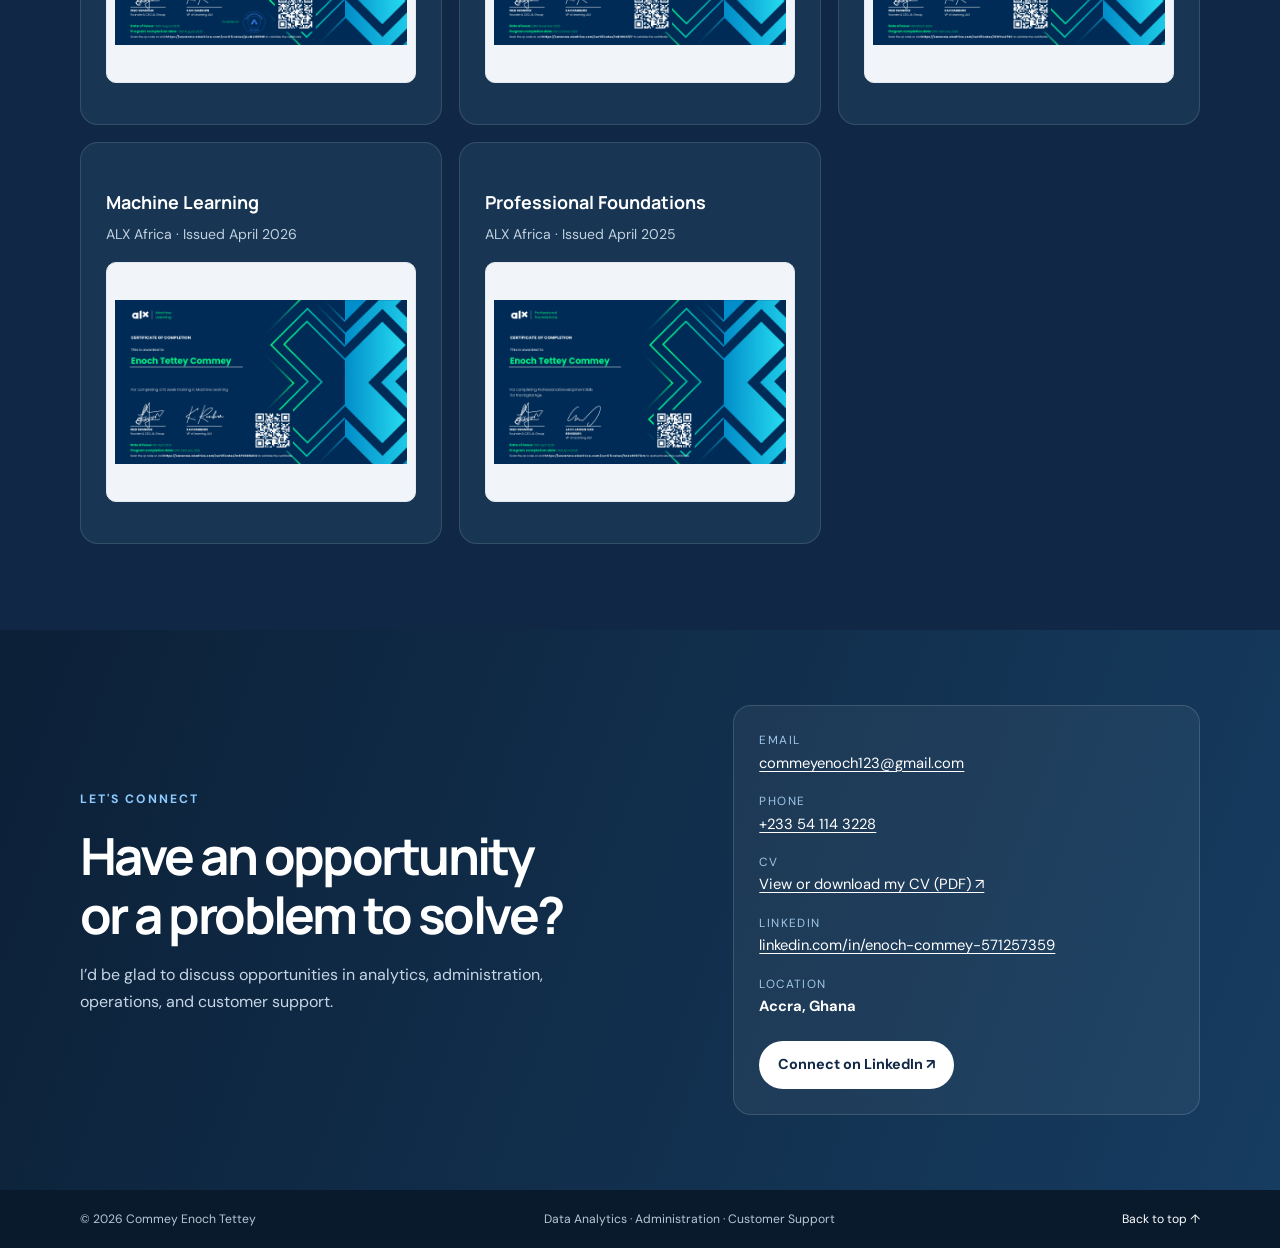
==== commit efd2d739: "Revise education section with new qualifications Updated education section with new articles for add" ====
--- a/index.html
+++ b/index.html
@@ -80,7 +80,6 @@
       </div>
     </section>
 
-
 <section class="section" id="experience">
   <div class="container">
     <p class="eyebrow">CAREER JOURNEY</p>
@@ -180,10 +179,61 @@
       <div class="container two-col education-layout">
         <div><p class="eyebrow">LEARNING & DEVELOPMENT</p><h2 class="section-title">Education and training</h2></div>
         <div class="education-list">
-          <article><span class="edu-symbol">01</span><div><h3>BSc Mathematics and Statistics</h3><p>University of Ghana, Legon</p><span class="muted">Mathematical methods, statistics, probability, and quantitative reasoning.</span></div></article>
-          <article><span class="edu-symbol">02</span><div><h3>ALX Data Analytics</h3><p>ALX Africa</p><span class="muted">Data analytics training and professional development.</span></div></article>
-          <article><span class="edu-symbol">03</span><div><h3>Professional Development Skills</h3><p>ALX Africa</p><span class="muted">Professional skills development.</span></div></article>
-        </div>
+
+          <article>
+            <span class="edu-symbol">01</span>
+            <div>
+              <h3>BSc Mathematics and Statistics</h3>
+              <p>University of Ghana, Legon</p>
+              <span class="muted">Mathematical methods, statistics, probability, and quantitative reasoning.</span>
+            </div>
+          </article>
+
+          <article>
+            <span class="edu-symbol">02</span>
+            <div>
+              <h3>Data Analytics</h3>
+              <p>ALX Africa · Issued August 2025</p>
+              <span class="muted">Data analytics training and professional development skills.</span>
+            </div>
+          </article>
+
+          <article>
+            <span class="edu-symbol">03</span>
+            <div>
+              <h3>Python Programming</h3>
+              <p>ALX Africa · Issued November 2025</p>
+              <span class="muted">Programming fundamentals using Python.</span>
+            </div>
+          </article>
+
+          <article>
+            <span class="edu-symbol">04</span>
+            <div>
+              <h3>Data Science</h3>
+              <p>ALX Africa · Issued March 2026</p>
+              <span class="muted">Training in data science concepts and analytical methods.</span>
+            </div>
+          </article>
+
+          <article>
+            <span class="edu-symbol">05</span>
+            <div>
+              <h3>Machine Learning</h3>
+              <p>ALX Africa · Issued April 2026</p>
+              <span class="muted">Training in machine learning concepts.</span>
+            </div>
+          </article>
+
+          <article>
+            <span class="edu-symbol">06</span>
+            <div>
+              <h3>Professional Foundations</h3>
+              <p>ALX Africa · Issued April 2025</p>
+              <span class="muted">Professional skills and workplace development.</span>
+            </div>
+          </article>
+
       </div>
     </section>
         <section class="section section-dark" id="certifications">
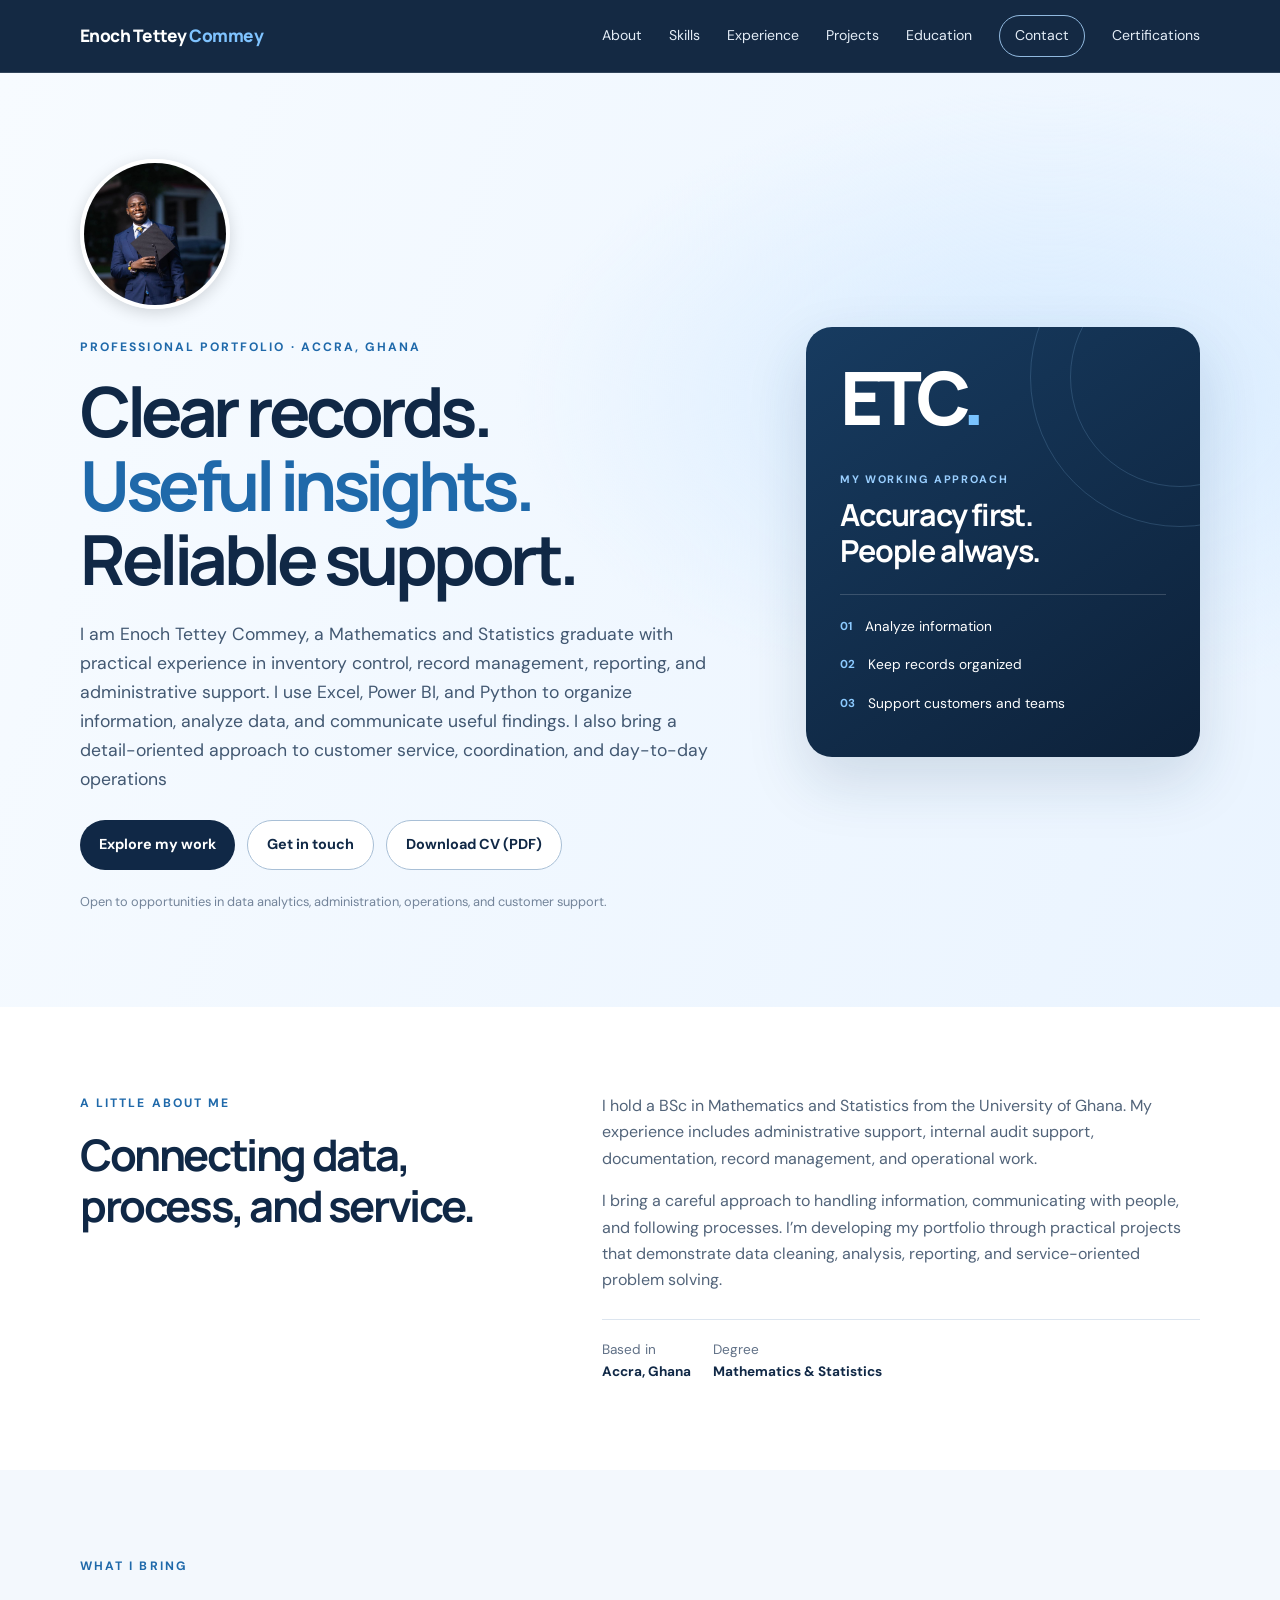
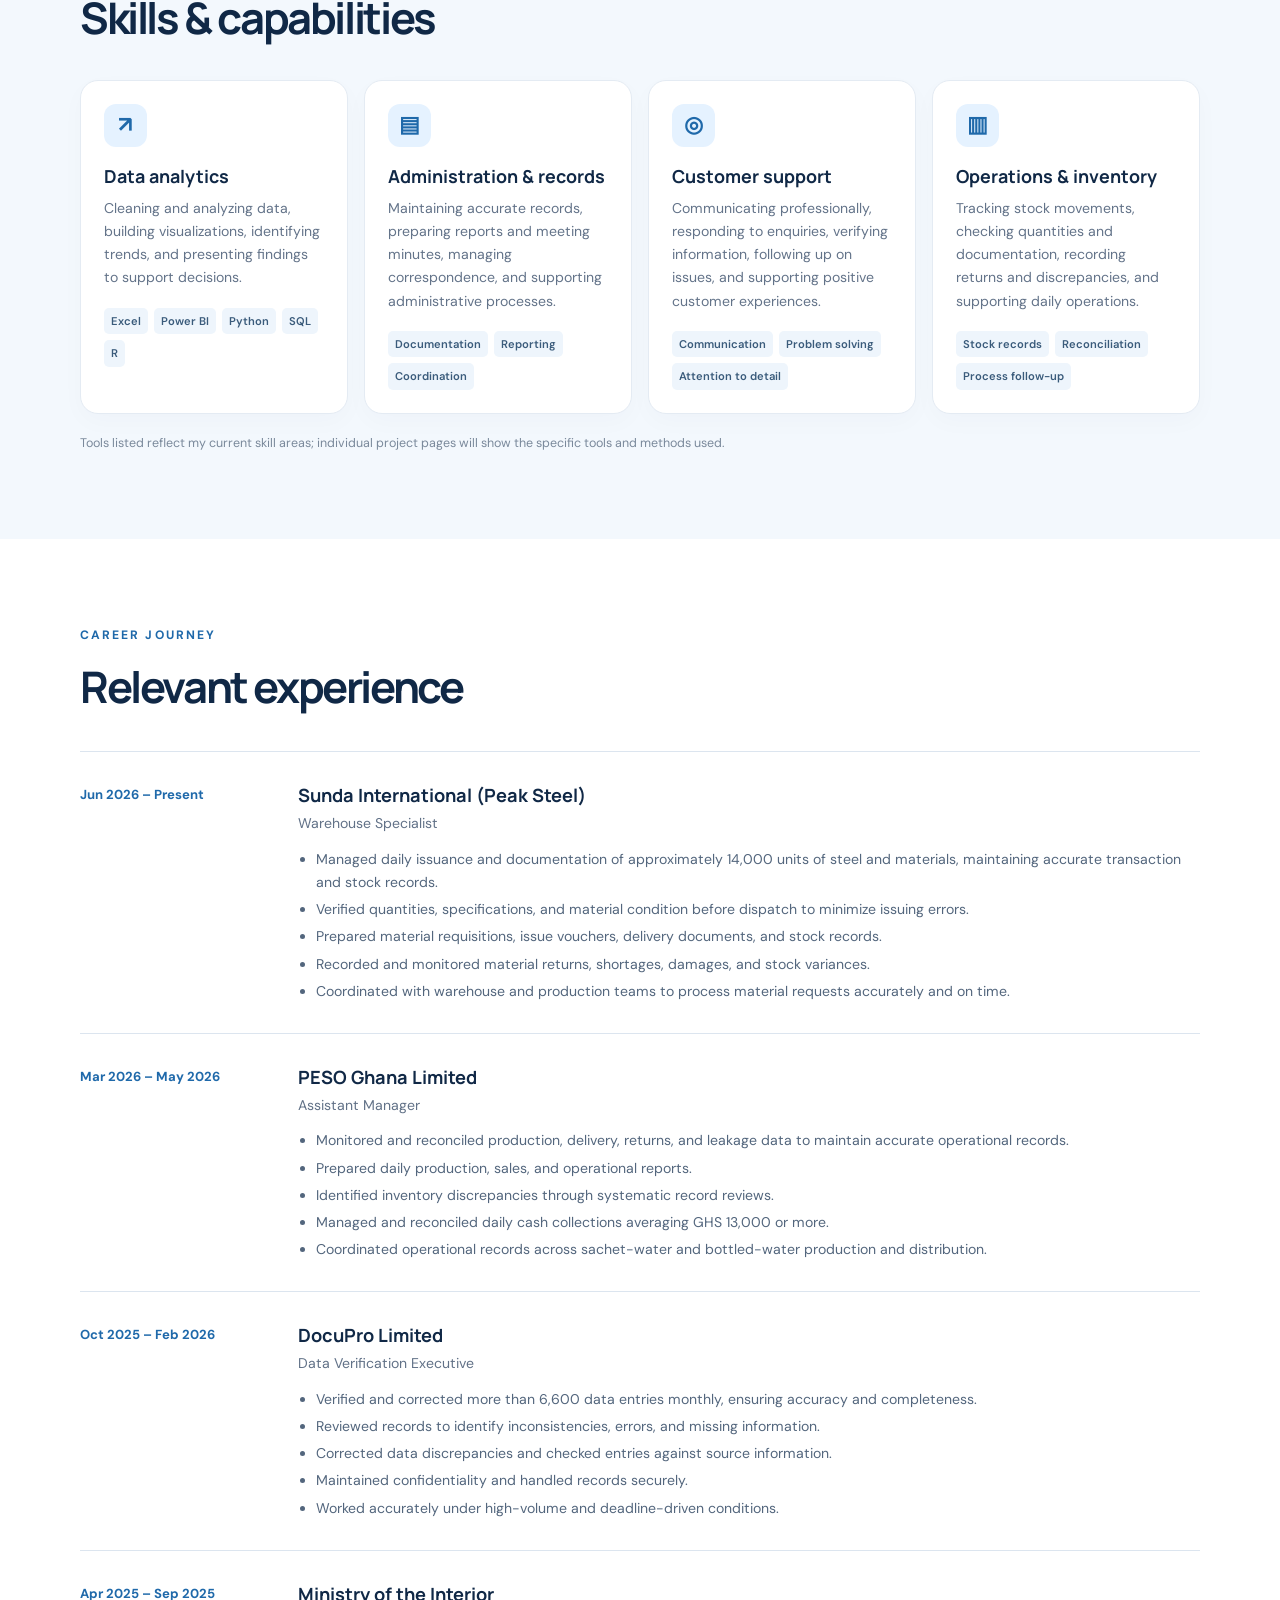
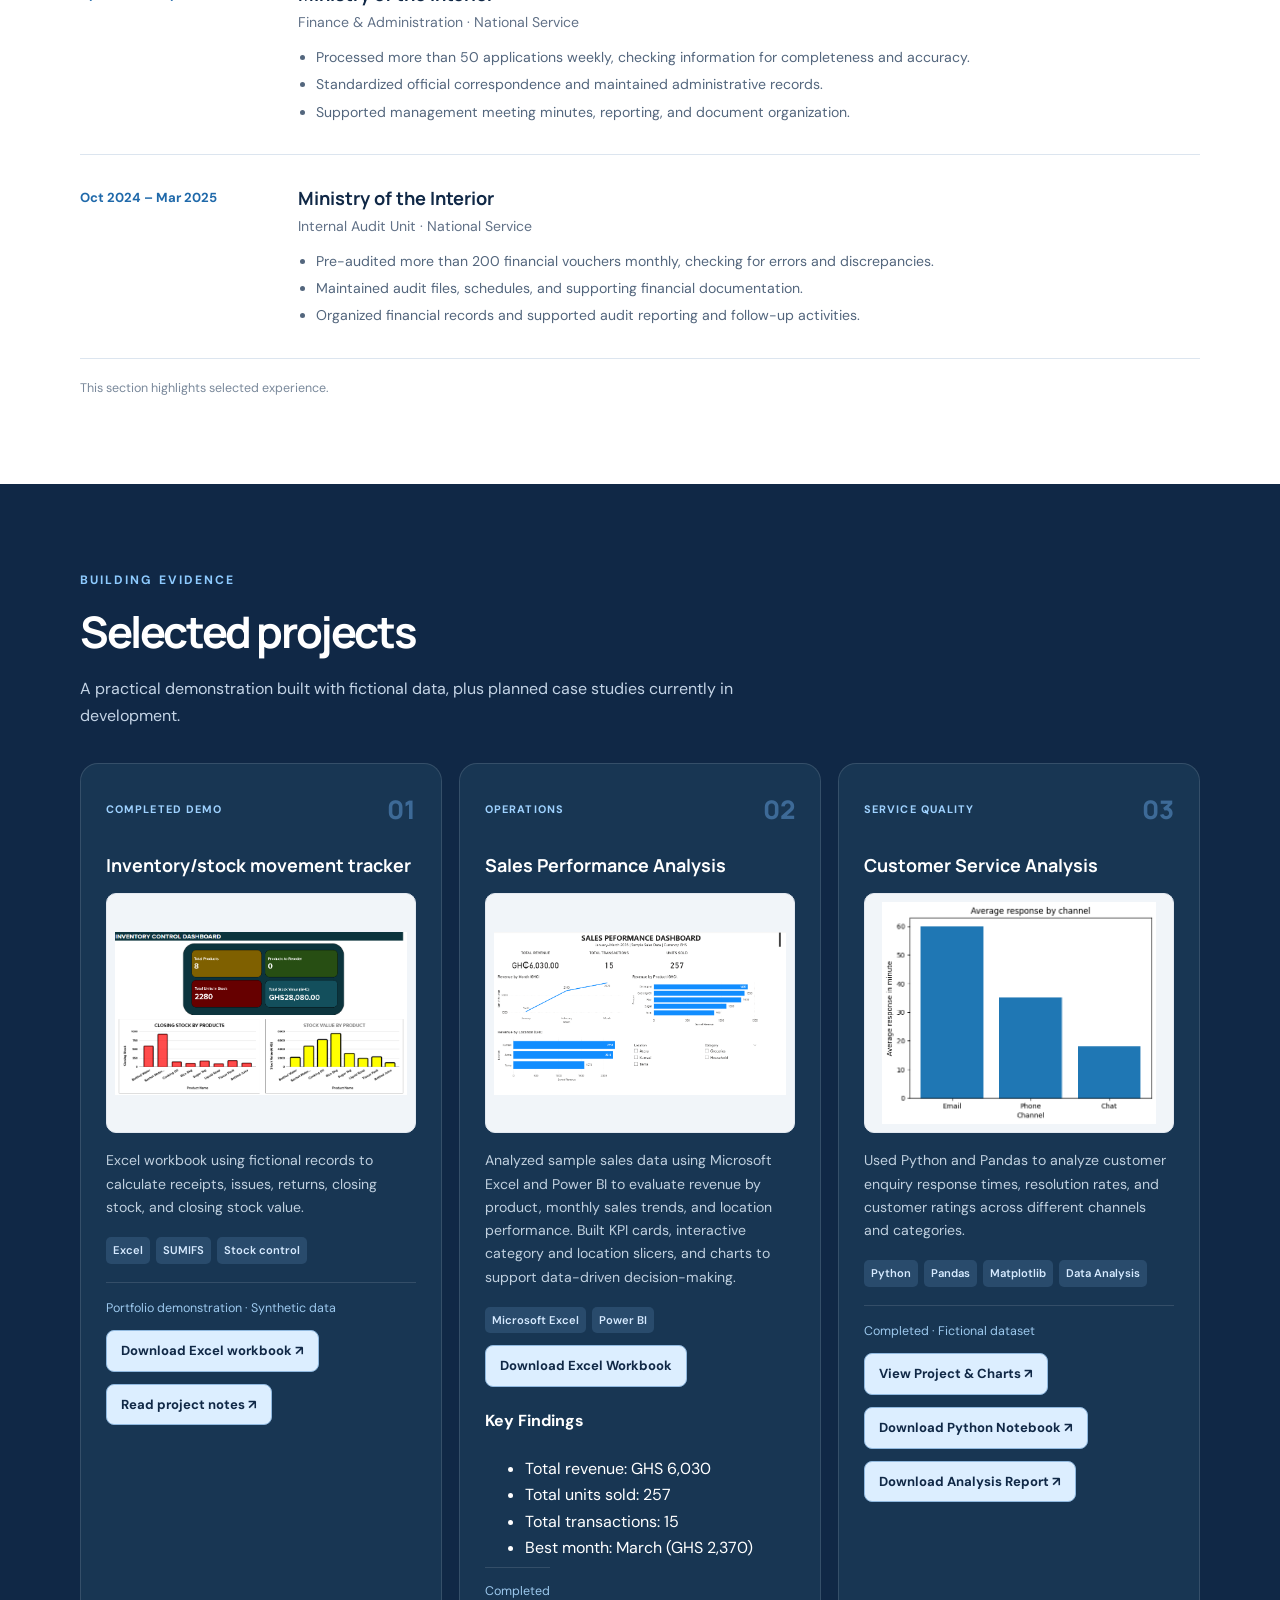
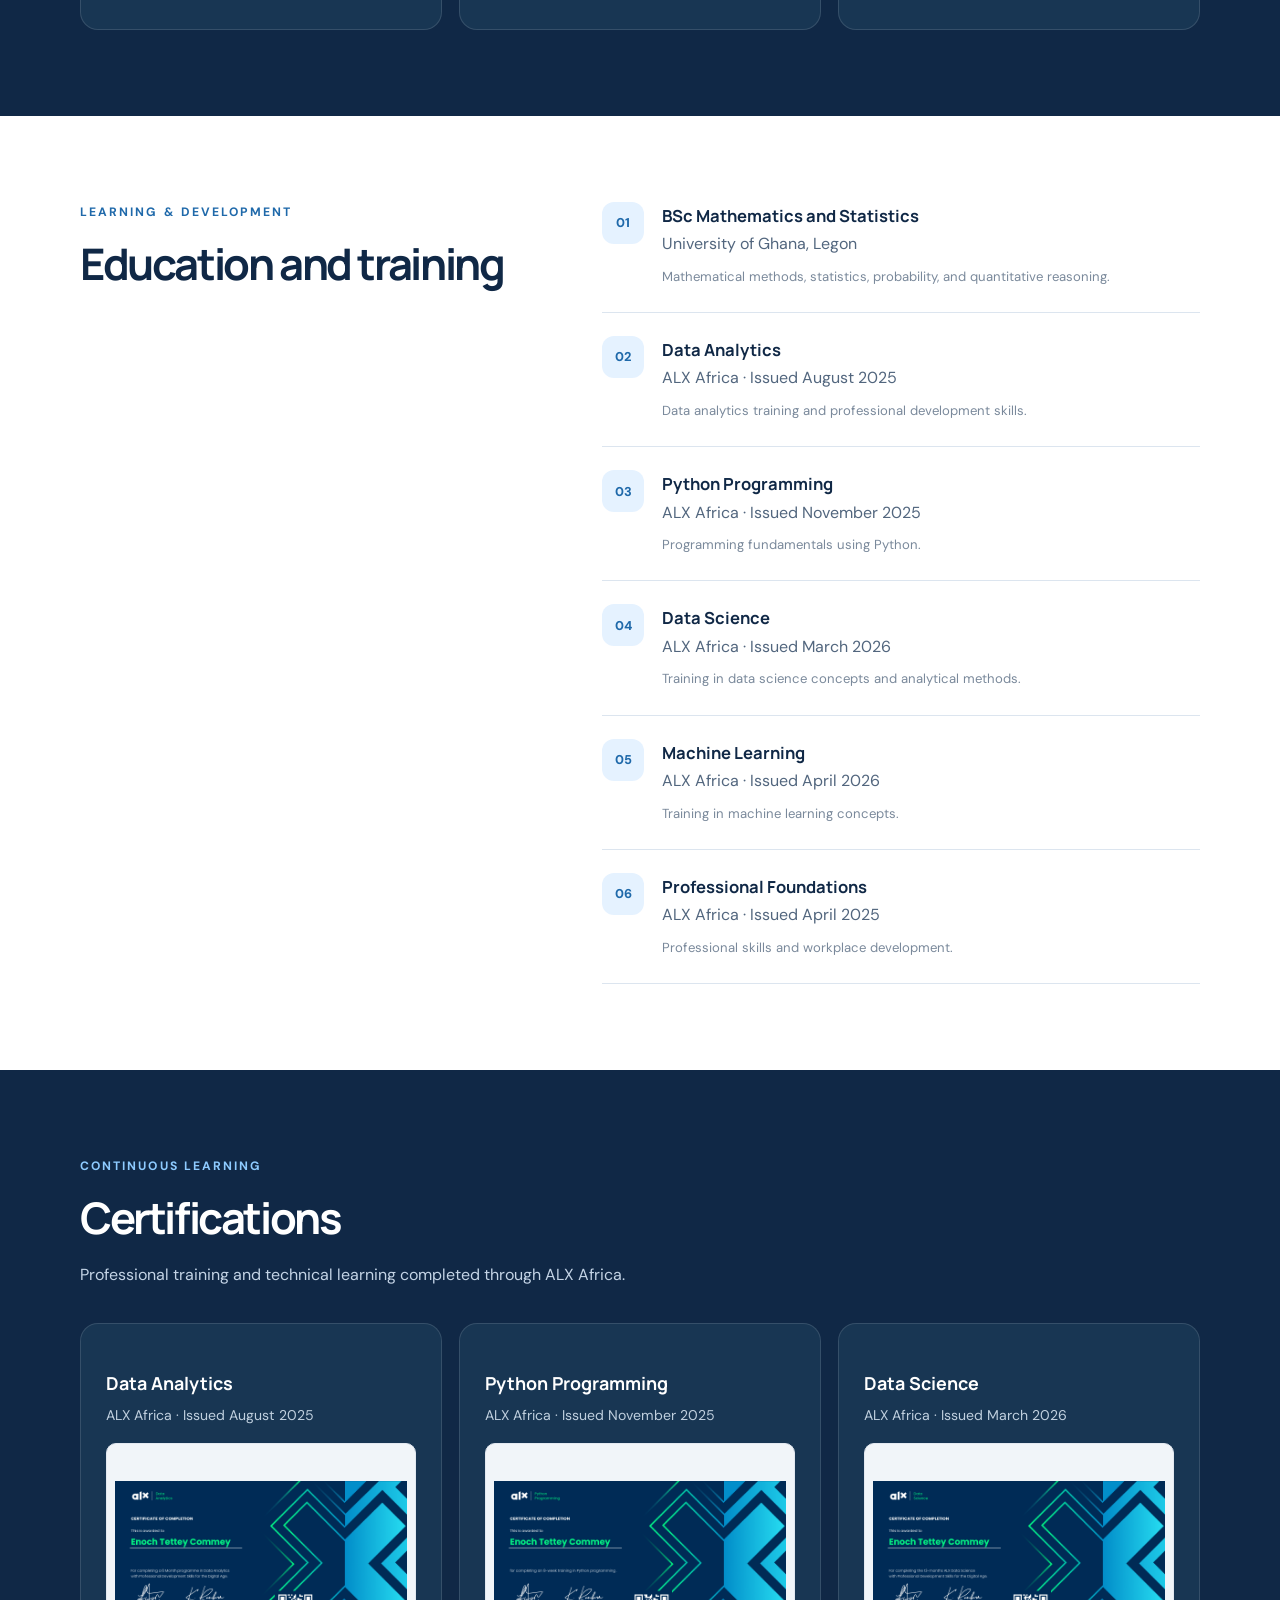
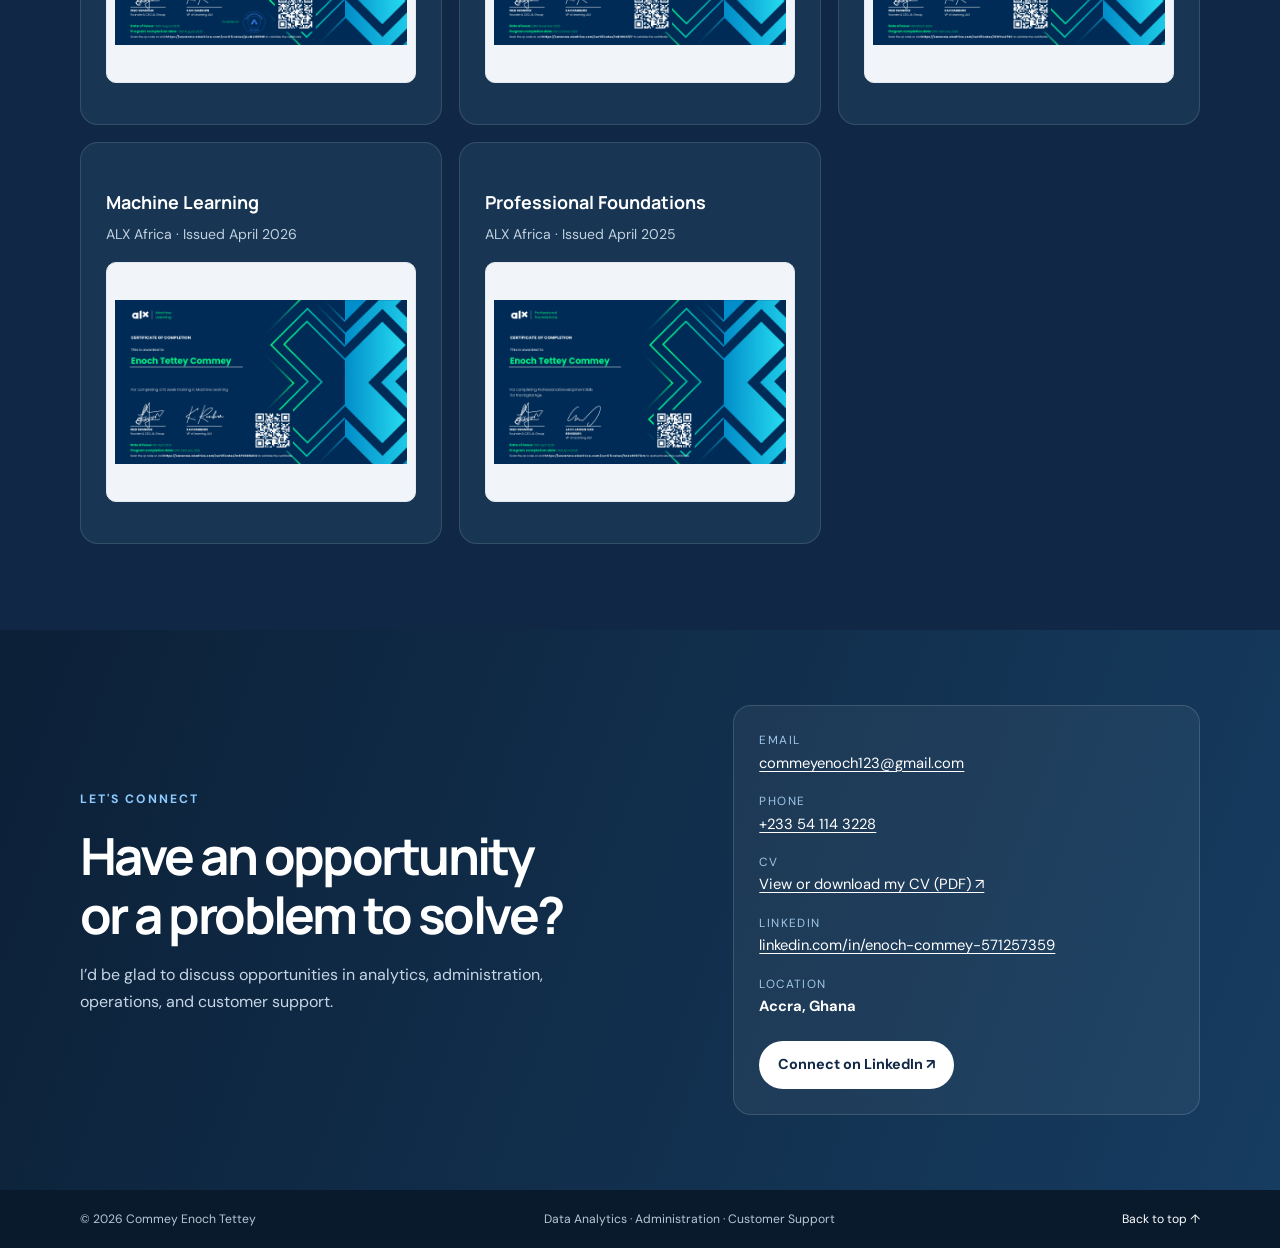
==== commit 3f753ca4: "Add Certifications link to navigation menu" ====
--- a/index.html
+++ b/index.html
@@ -15,6 +15,7 @@
       <div class="nav-links" id="nav-links">
         <a href="#about">About</a><a href="#skills">Skills</a><a href="#experience">Experience</a>
         <a href="#projects">Projects</a><a href="#education">Education</a><a class="nav-cta" href="#contact">Contact</a>
+        <a href="#certifications">Certifications</a>
       </div>
     </nav>
   </header>
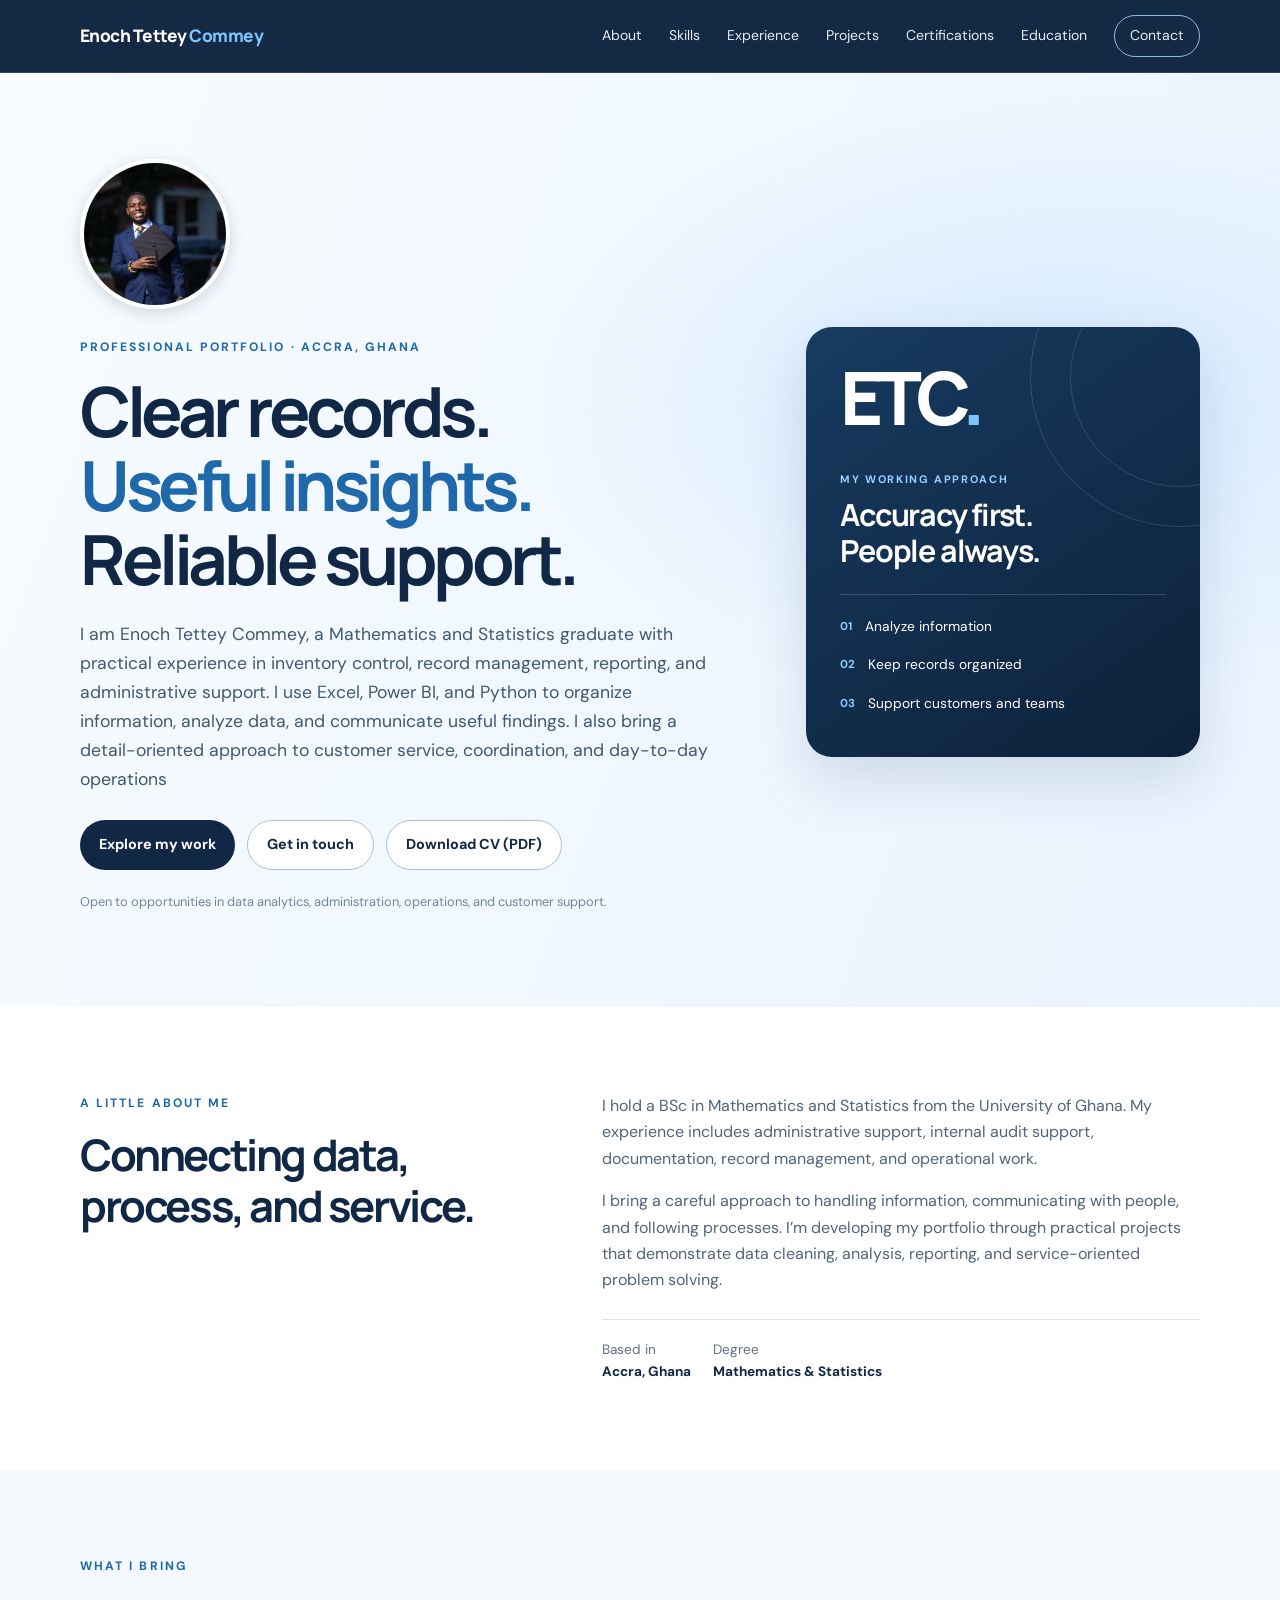
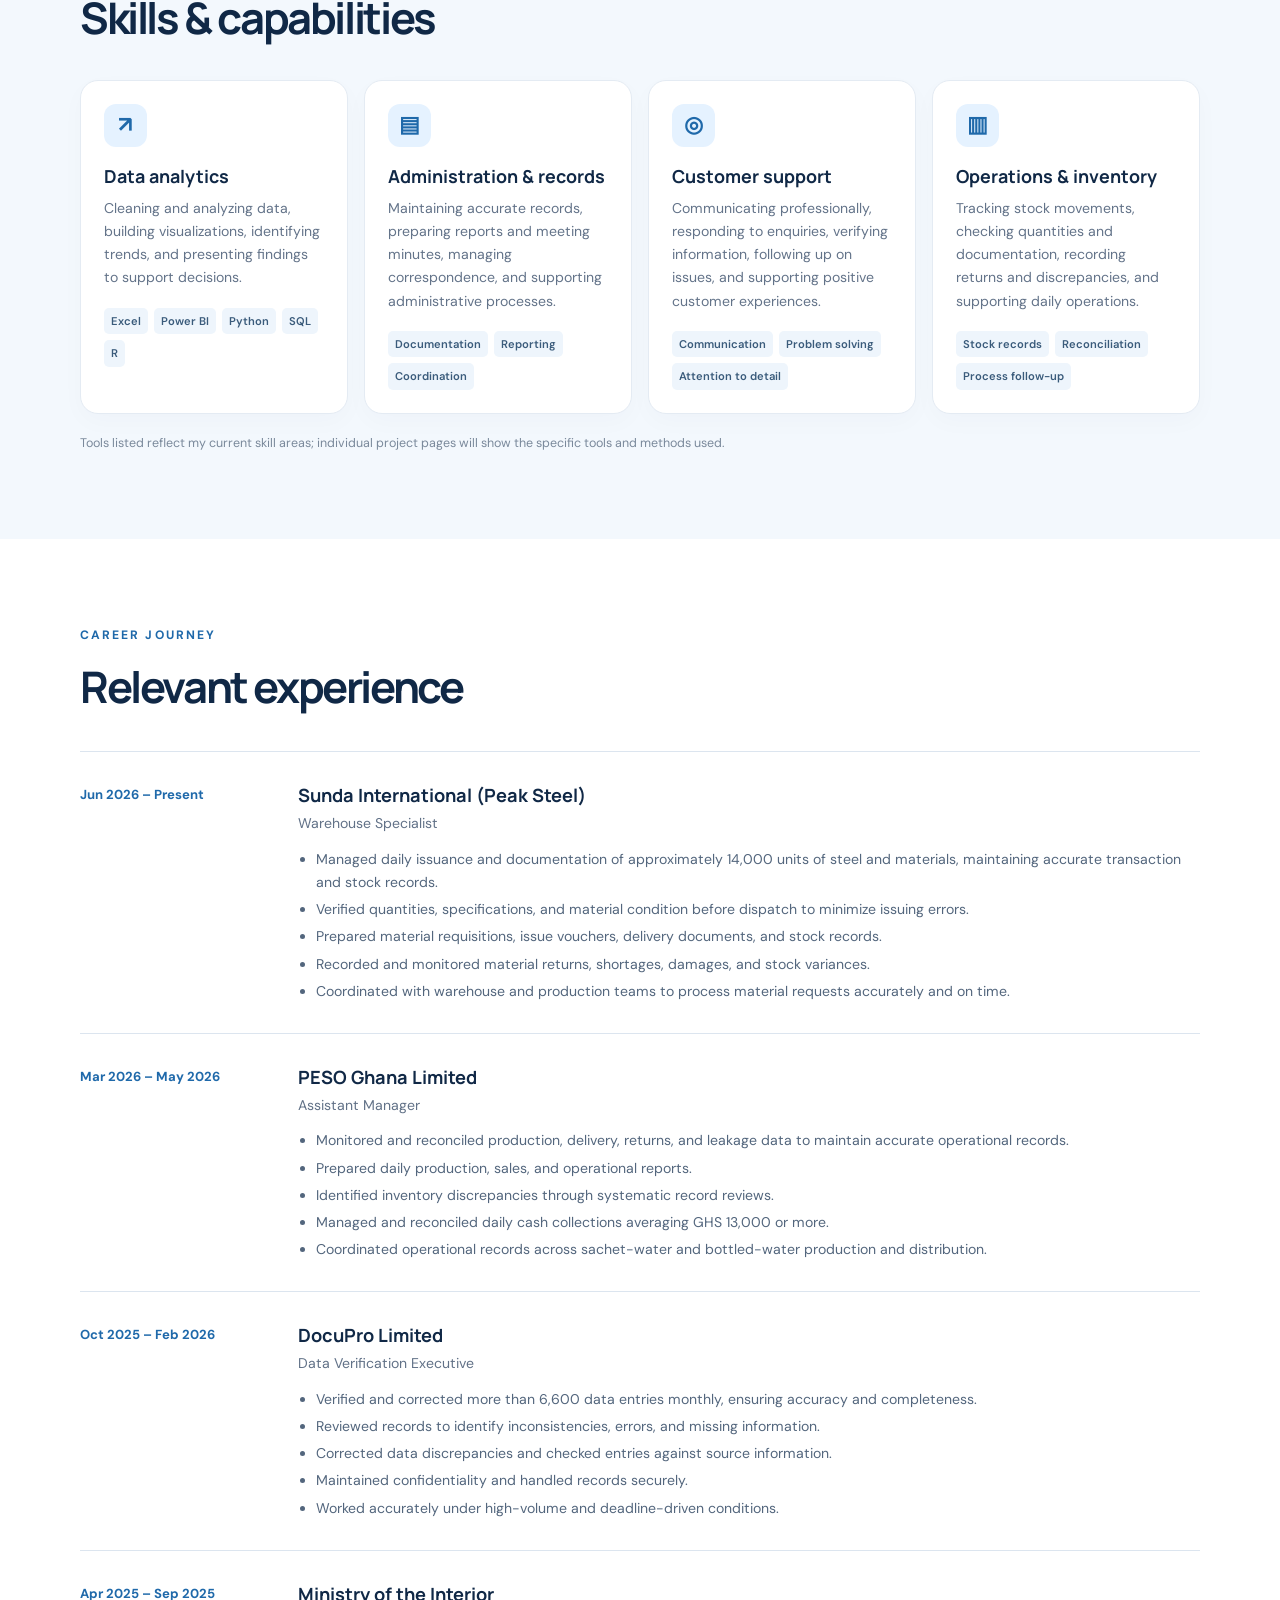
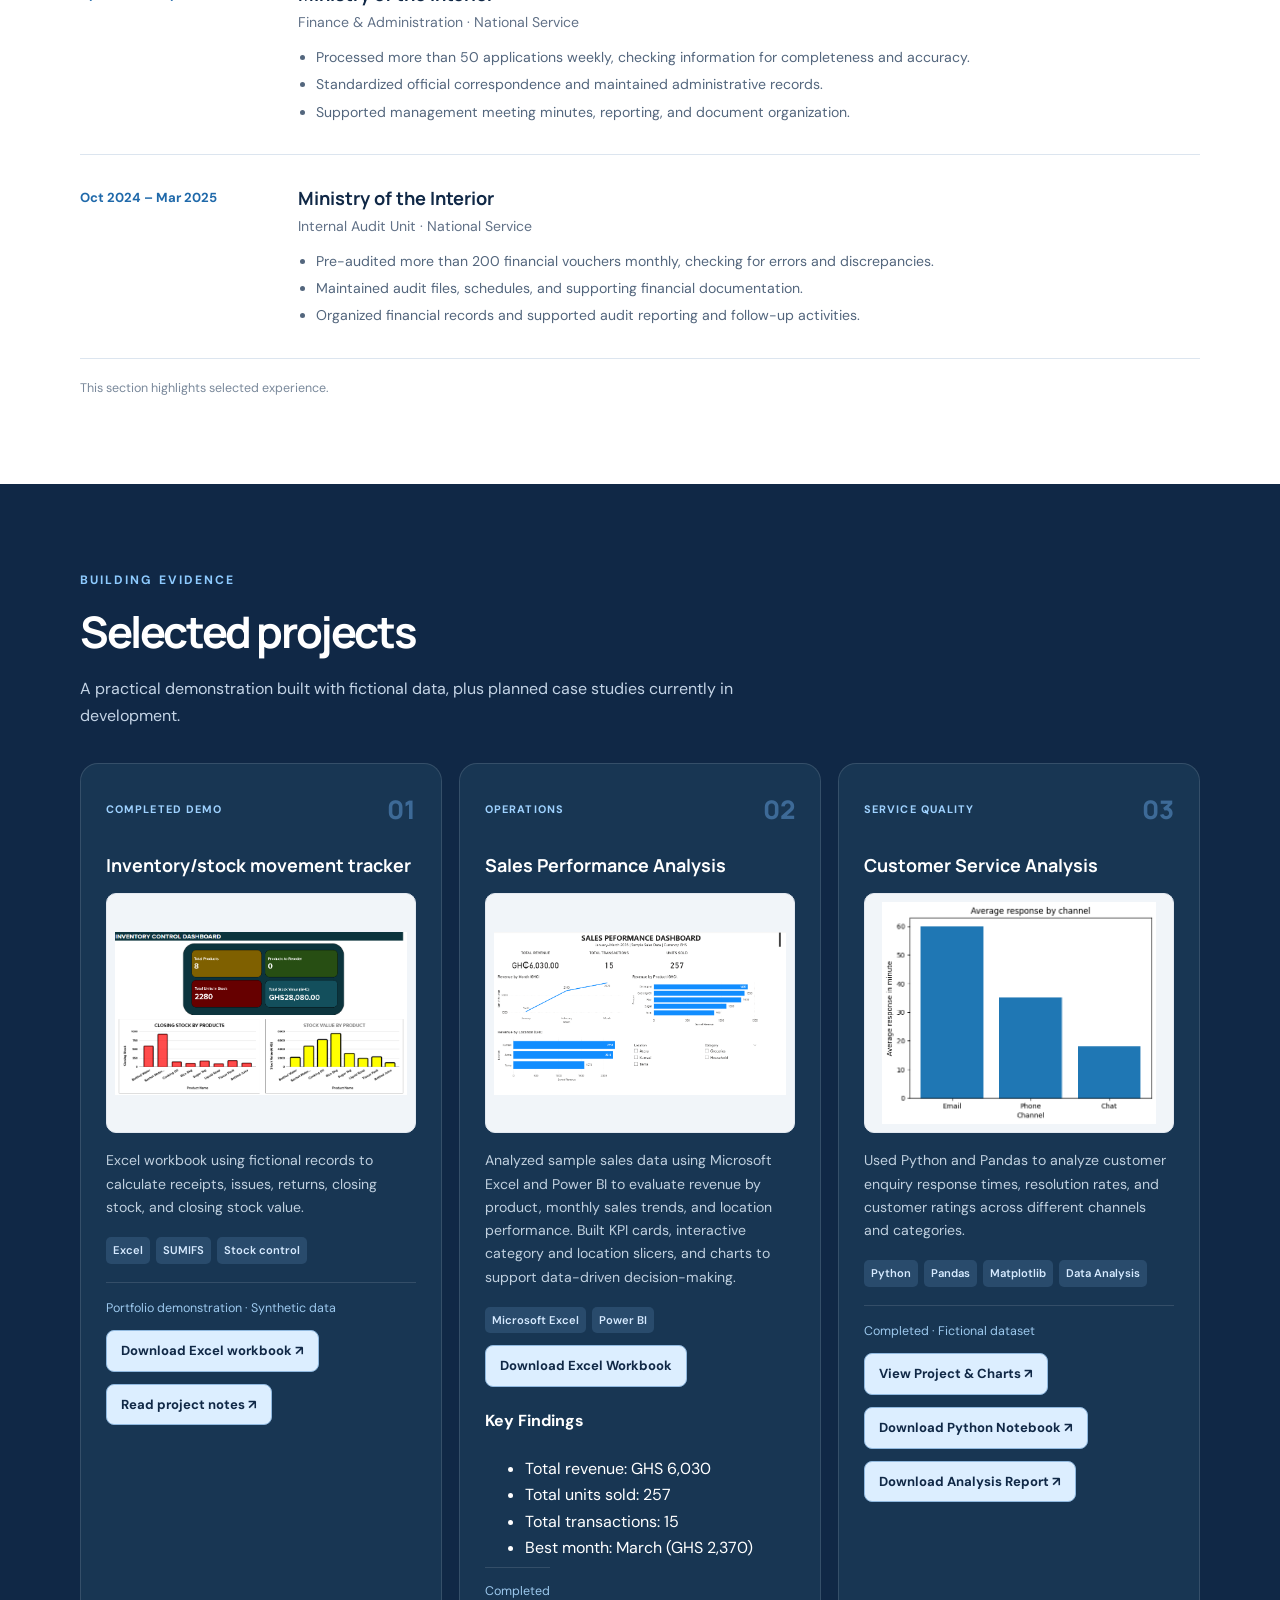
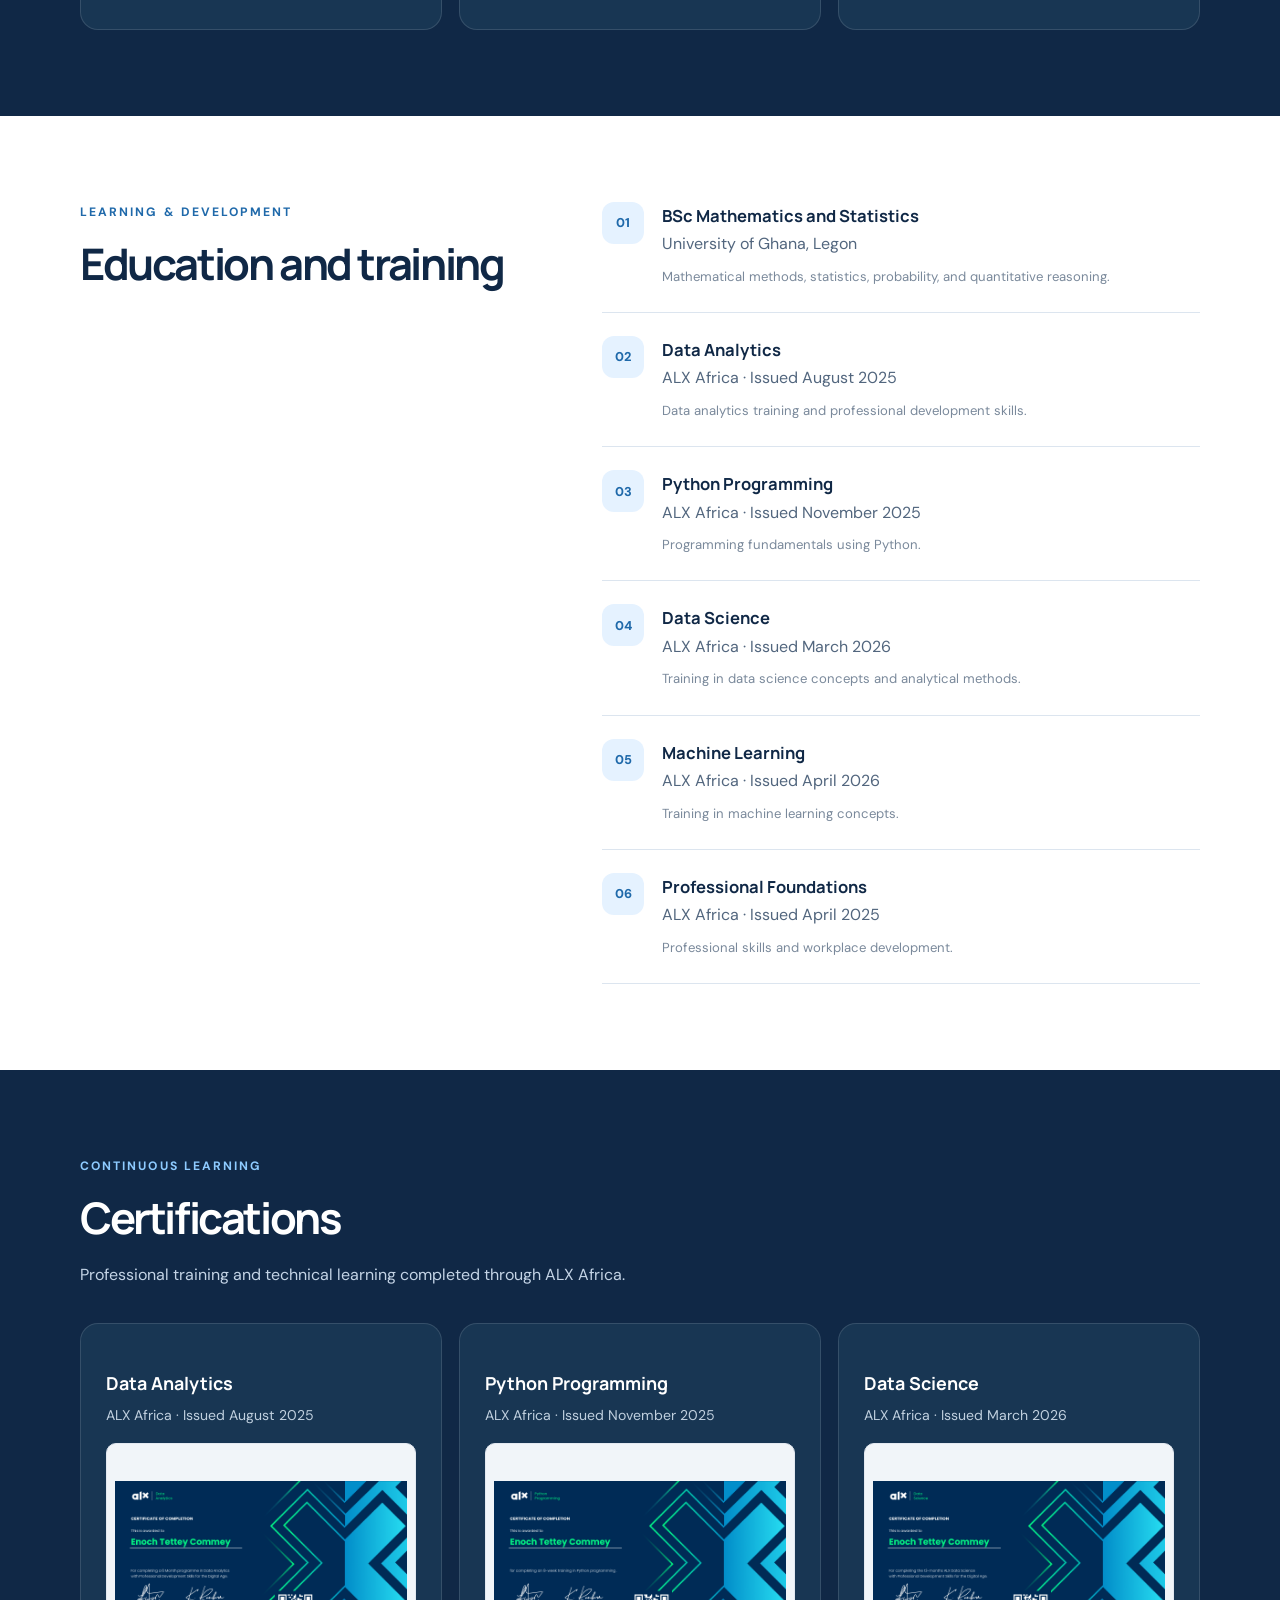
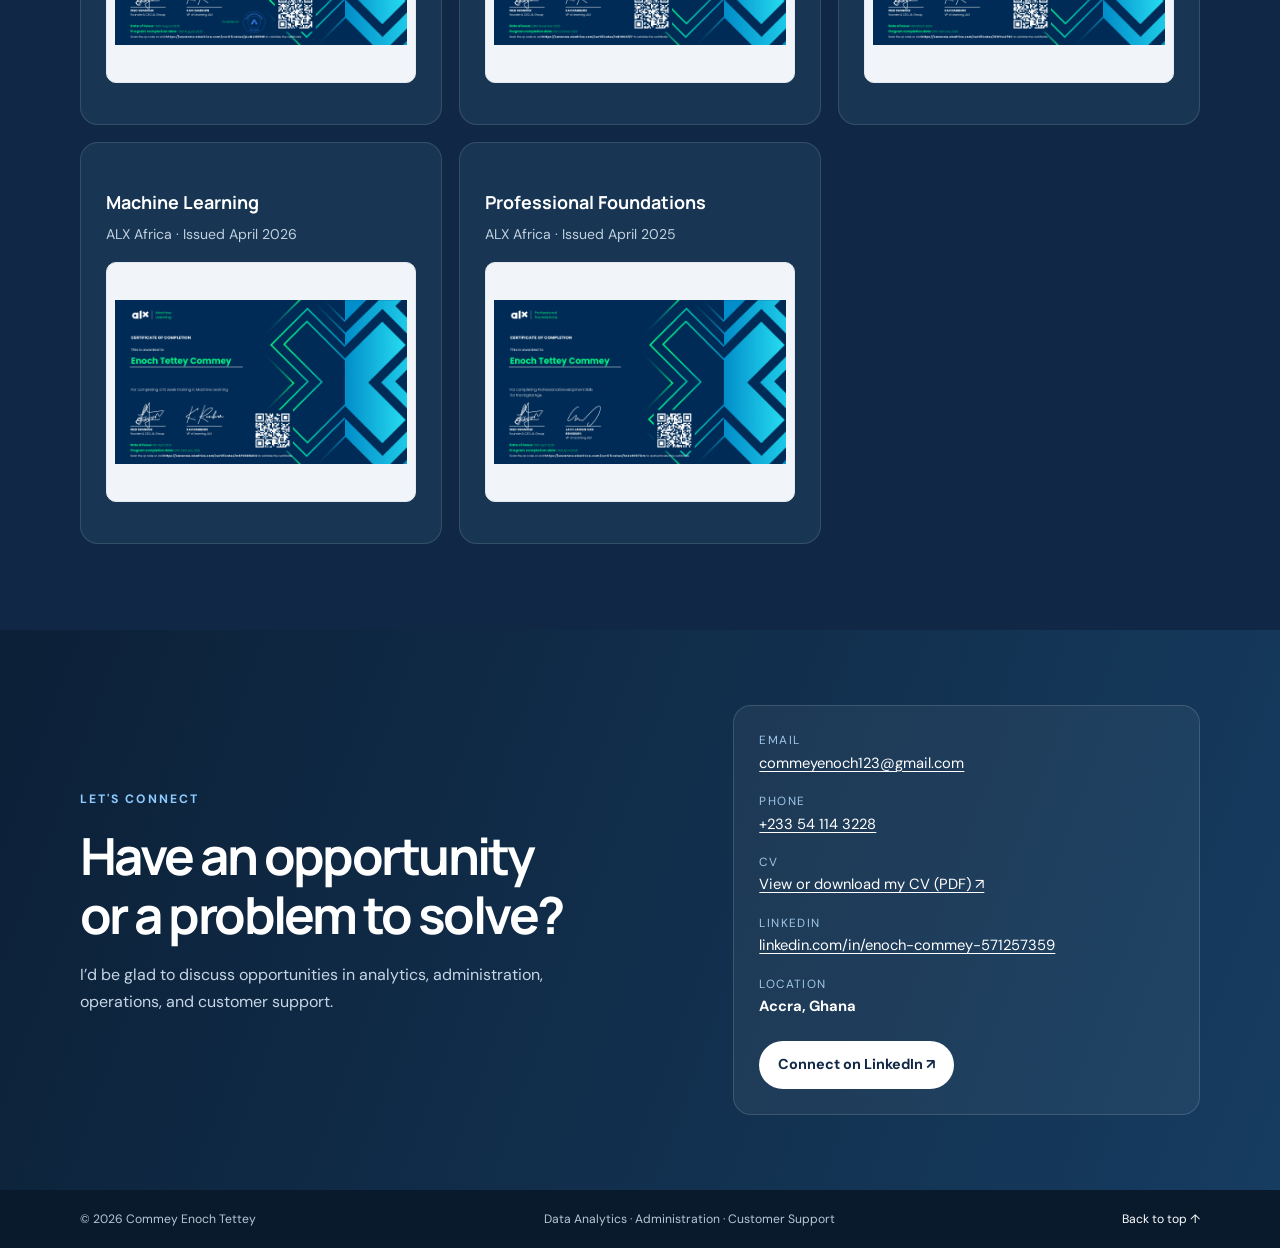
==== commit 636b8200: "Update index.html" ====
--- a/index.html
+++ b/index.html
@@ -14,8 +14,9 @@
       <button class="menu-toggle" aria-expanded="false" aria-controls="nav-links">Menu</button>
       <div class="nav-links" id="nav-links">
         <a href="#about">About</a><a href="#skills">Skills</a><a href="#experience">Experience</a>
-        <a href="#projects">Projects</a><a href="#education">Education</a><a class="nav-cta" href="#contact">Contact</a>
+        <a href="#projects">Projects</a>
         <a href="#certifications">Certifications</a>
+        <a href="#education">Education</a><a class="nav-cta" href="#contact">Contact</a>
       </div>
     </nav>
   </header>
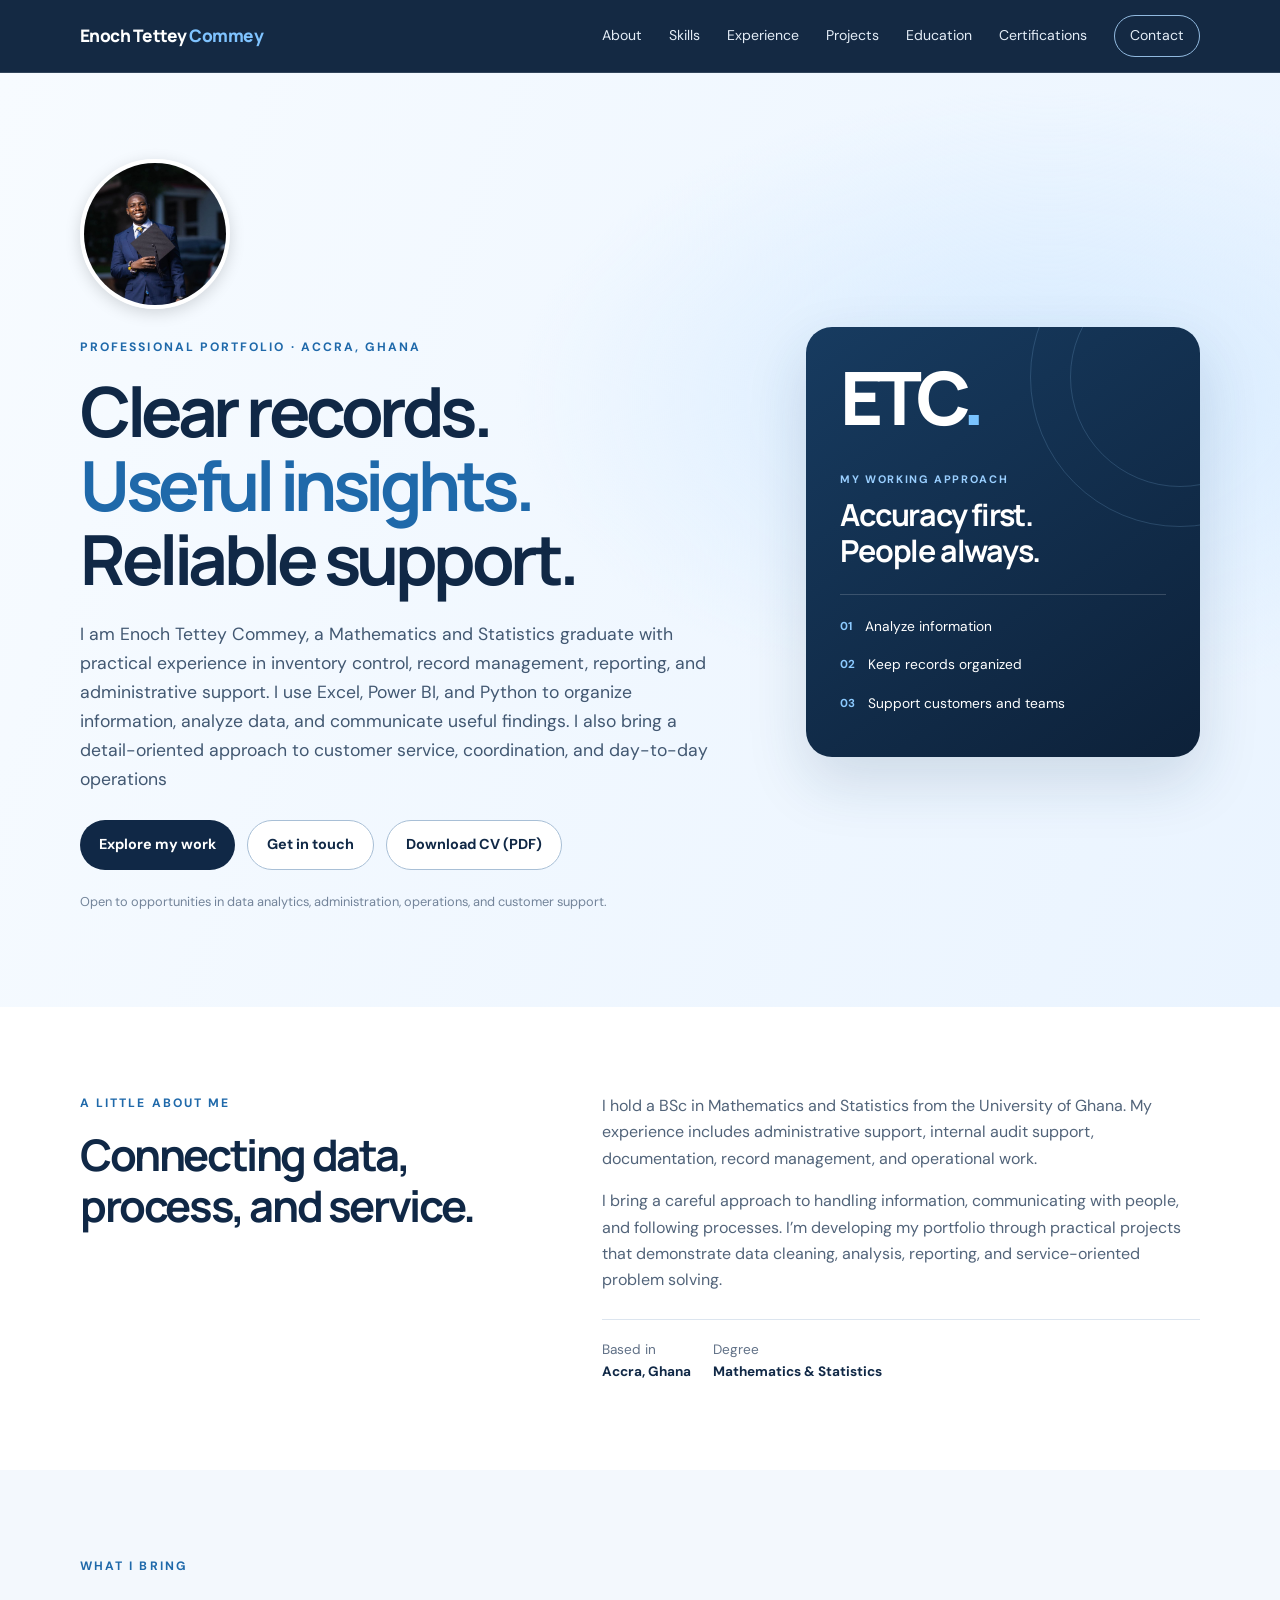
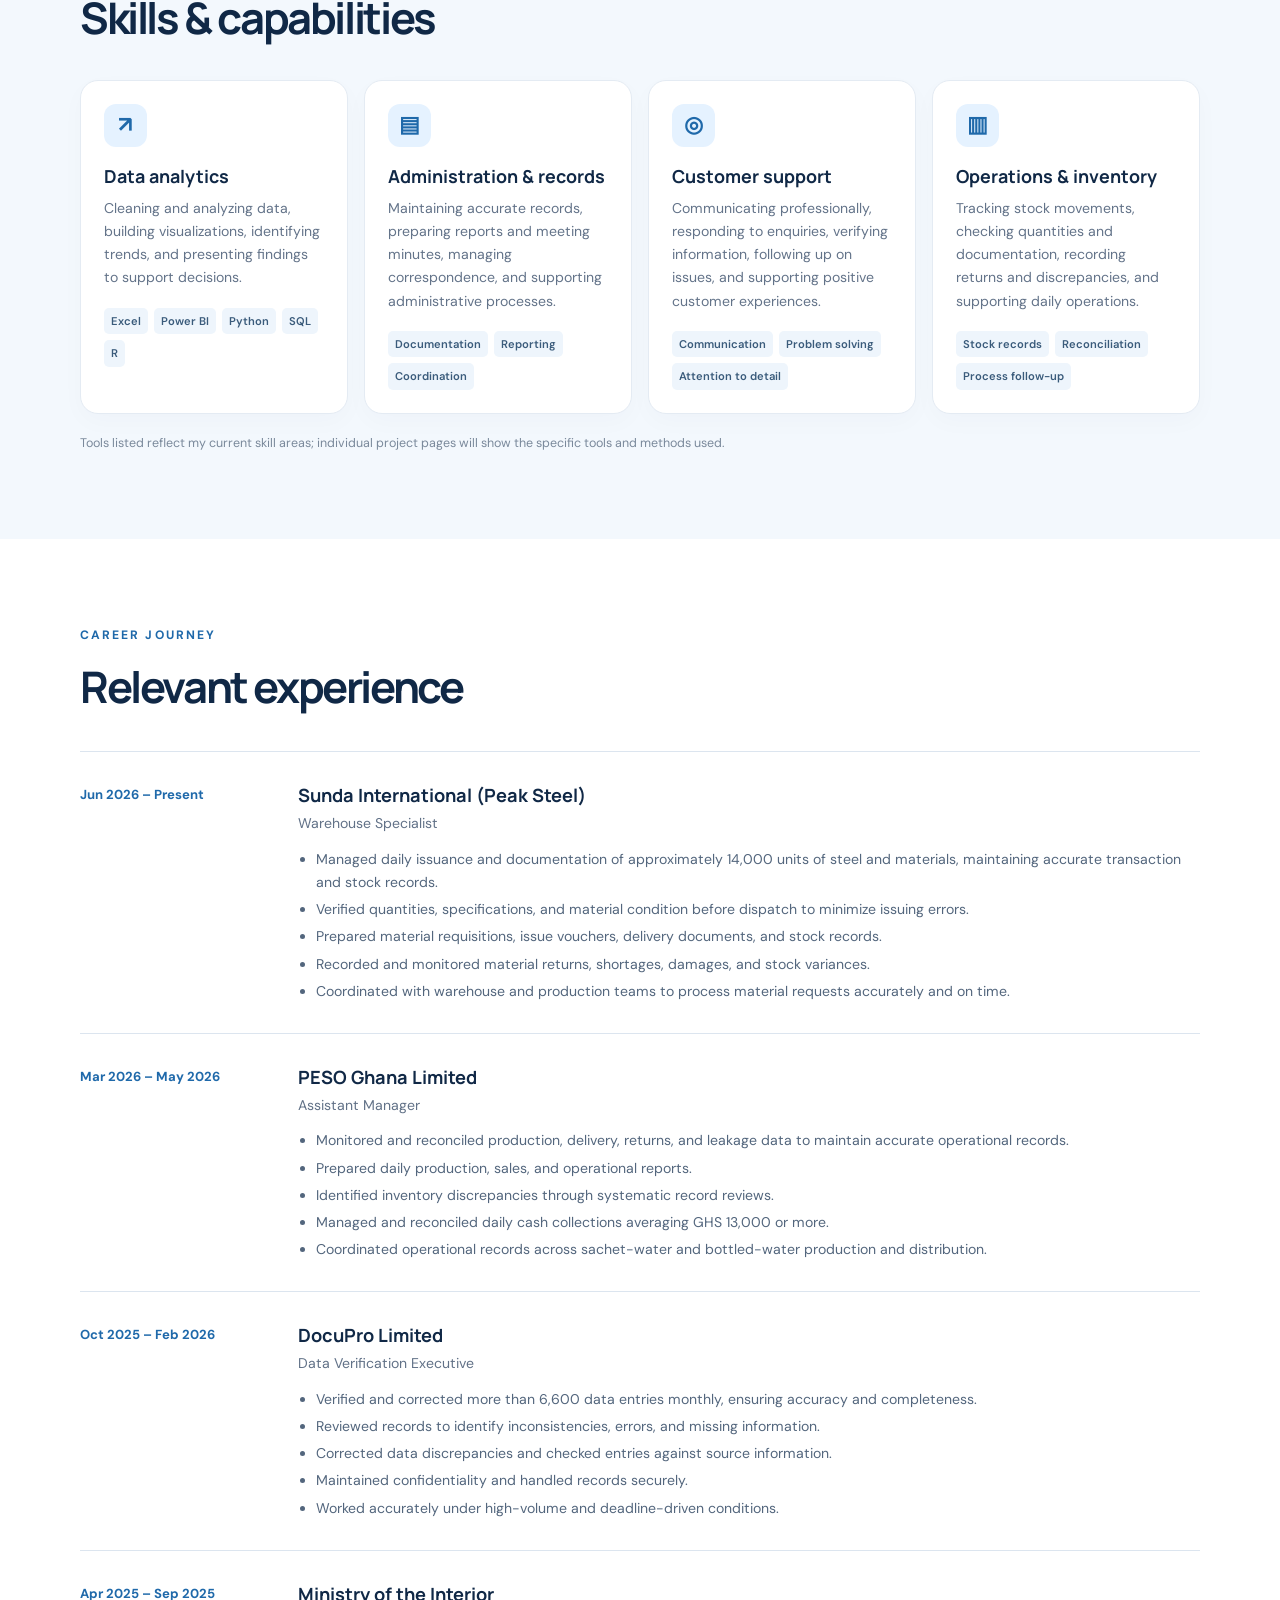
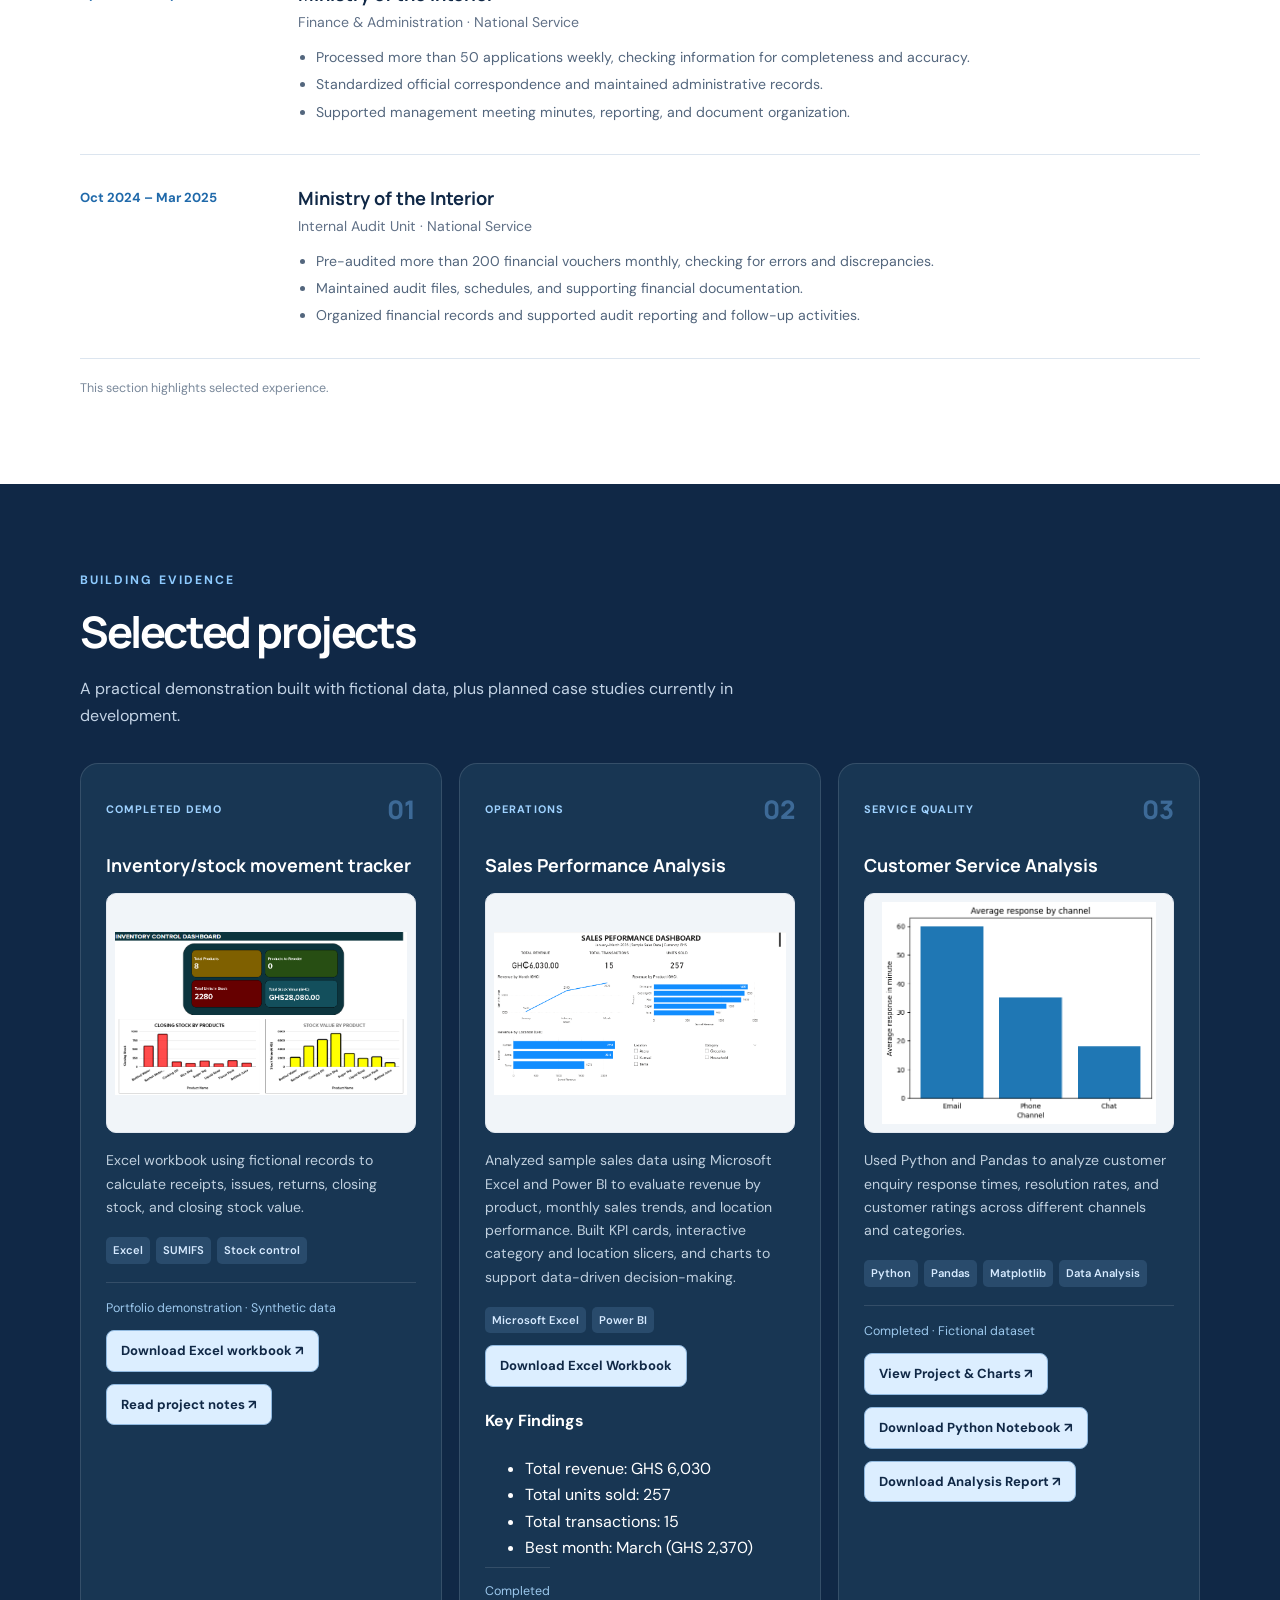
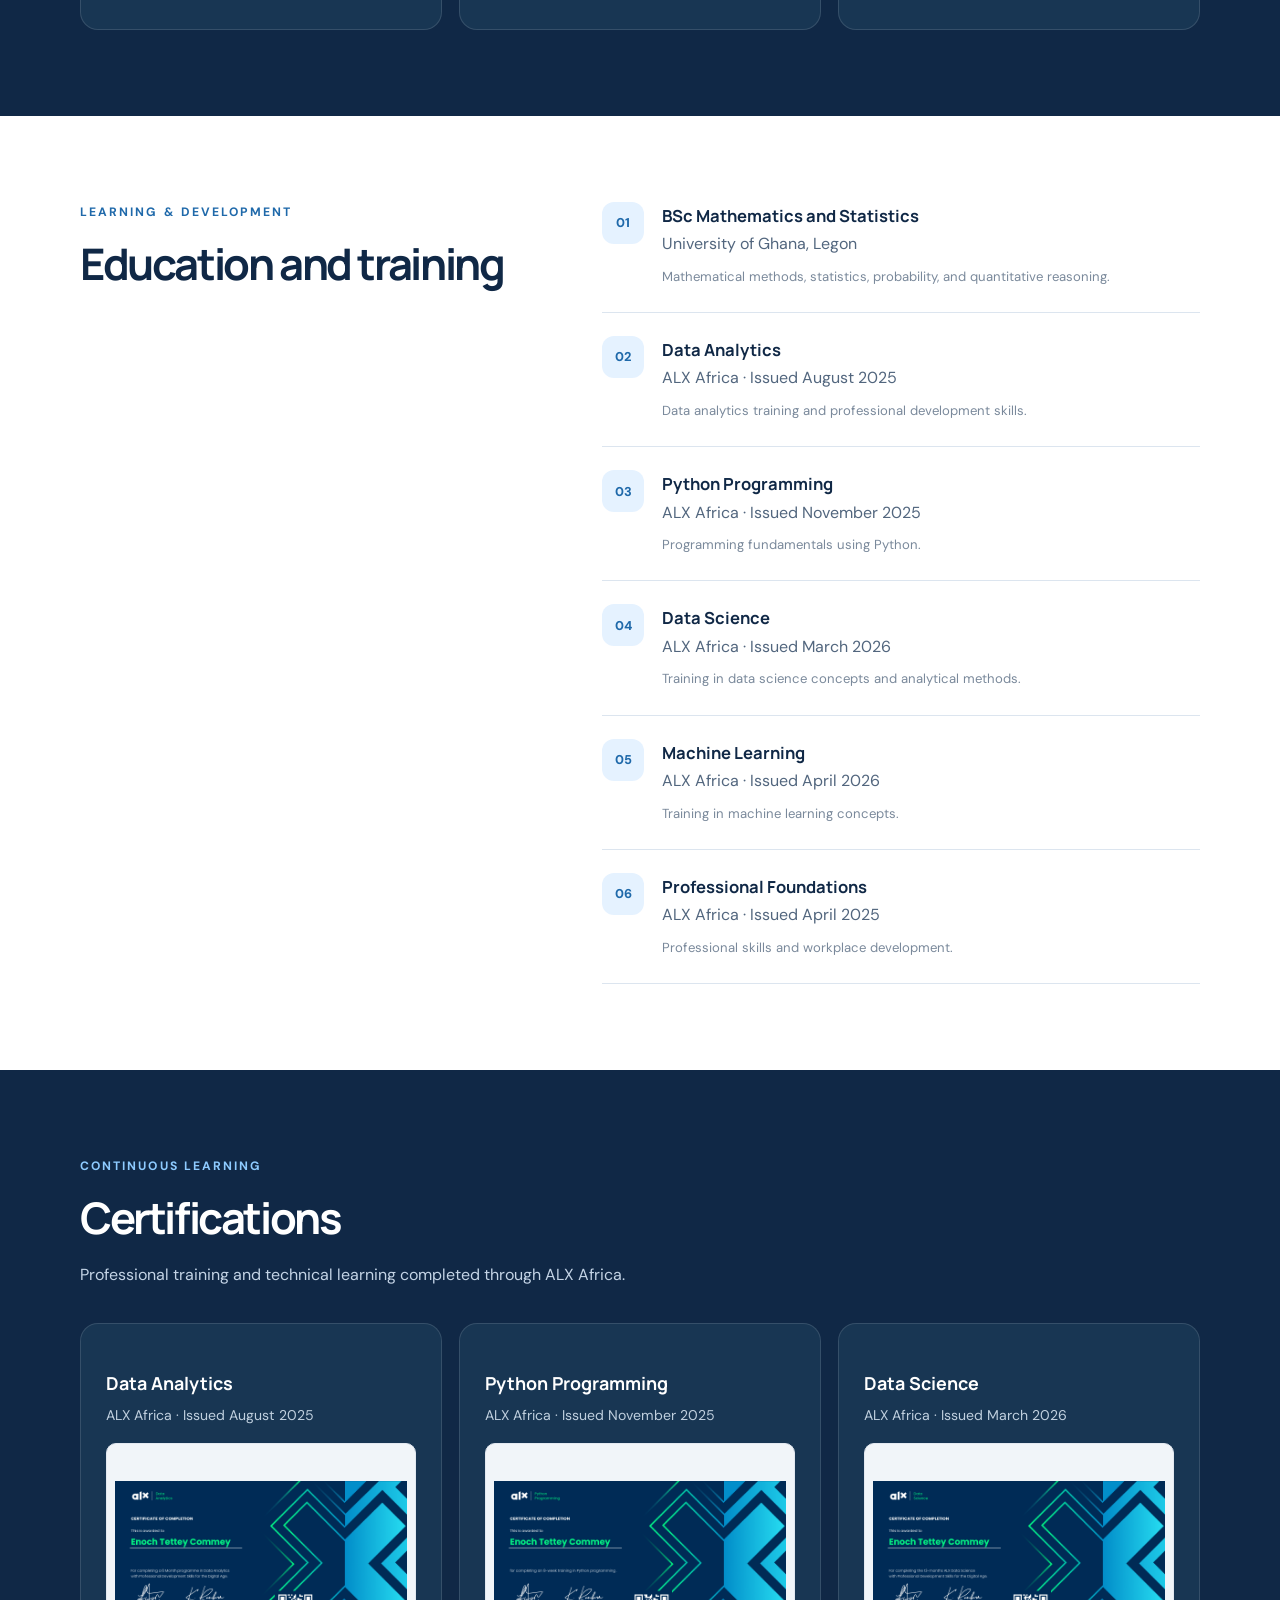
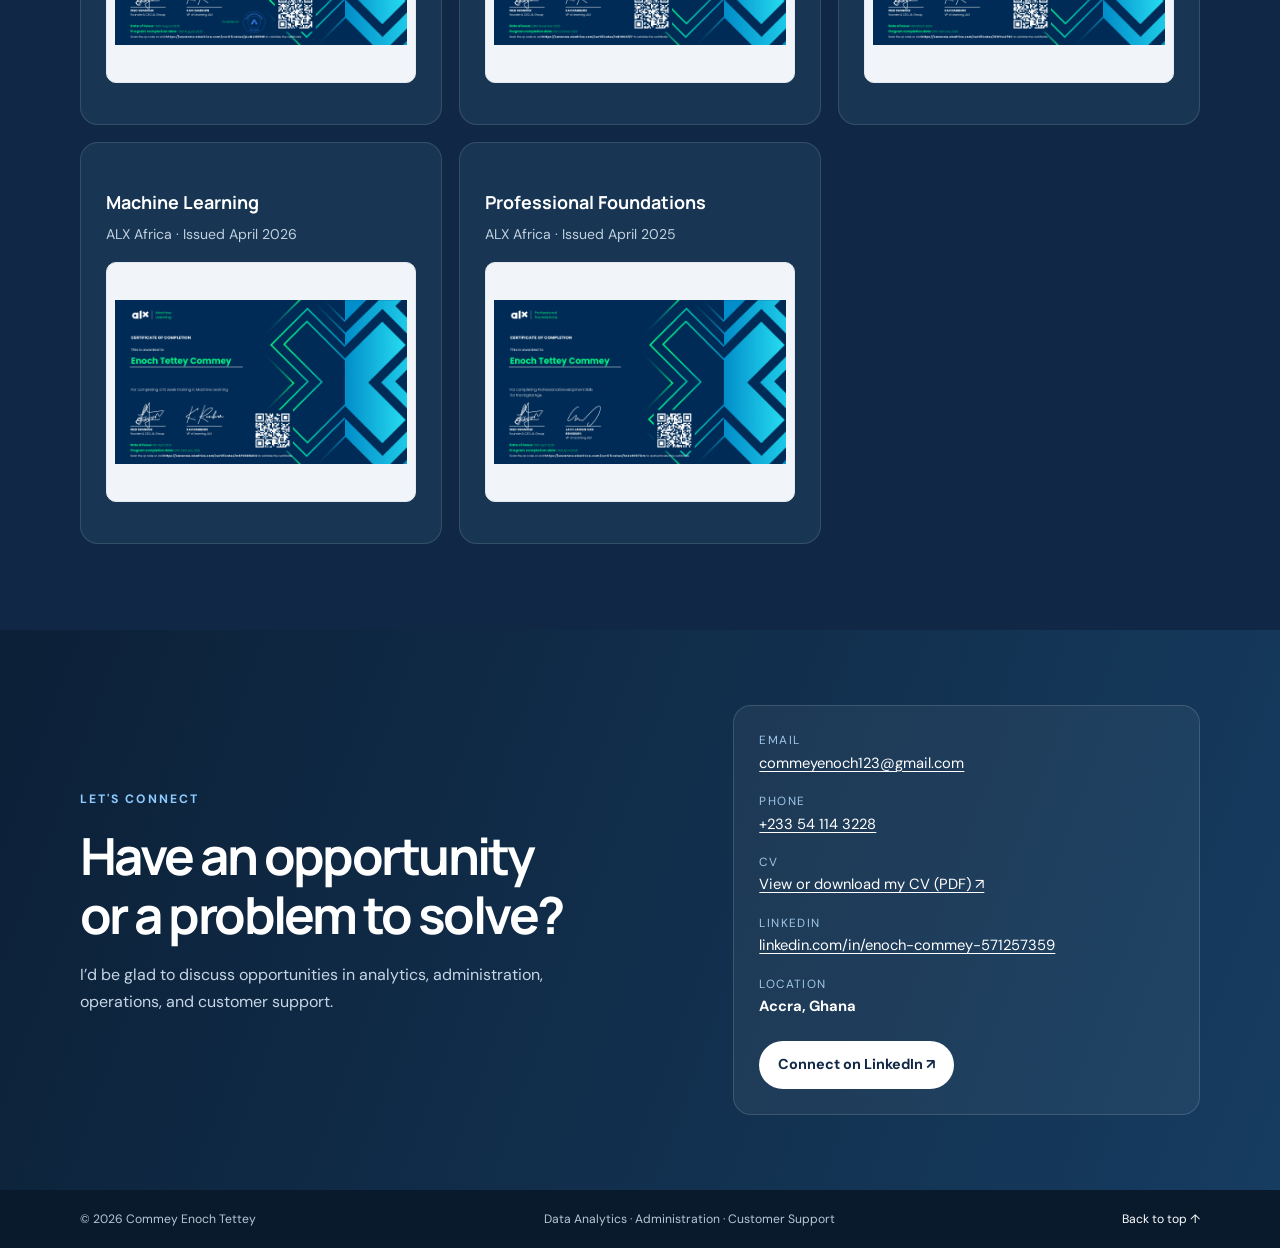
==== commit 3b10da30: "Add Education link to navigation menu" ====
--- a/index.html
+++ b/index.html
@@ -15,8 +15,9 @@
       <div class="nav-links" id="nav-links">
         <a href="#about">About</a><a href="#skills">Skills</a><a href="#experience">Experience</a>
         <a href="#projects">Projects</a>
+        <a href="#education">Education</a>
         <a href="#certifications">Certifications</a>
-        <a href="#education">Education</a><a class="nav-cta" href="#contact">Contact</a>
+        <a class="nav-cta" href="#contact">Contact</a>
       </div>
     </nav>
   </header>
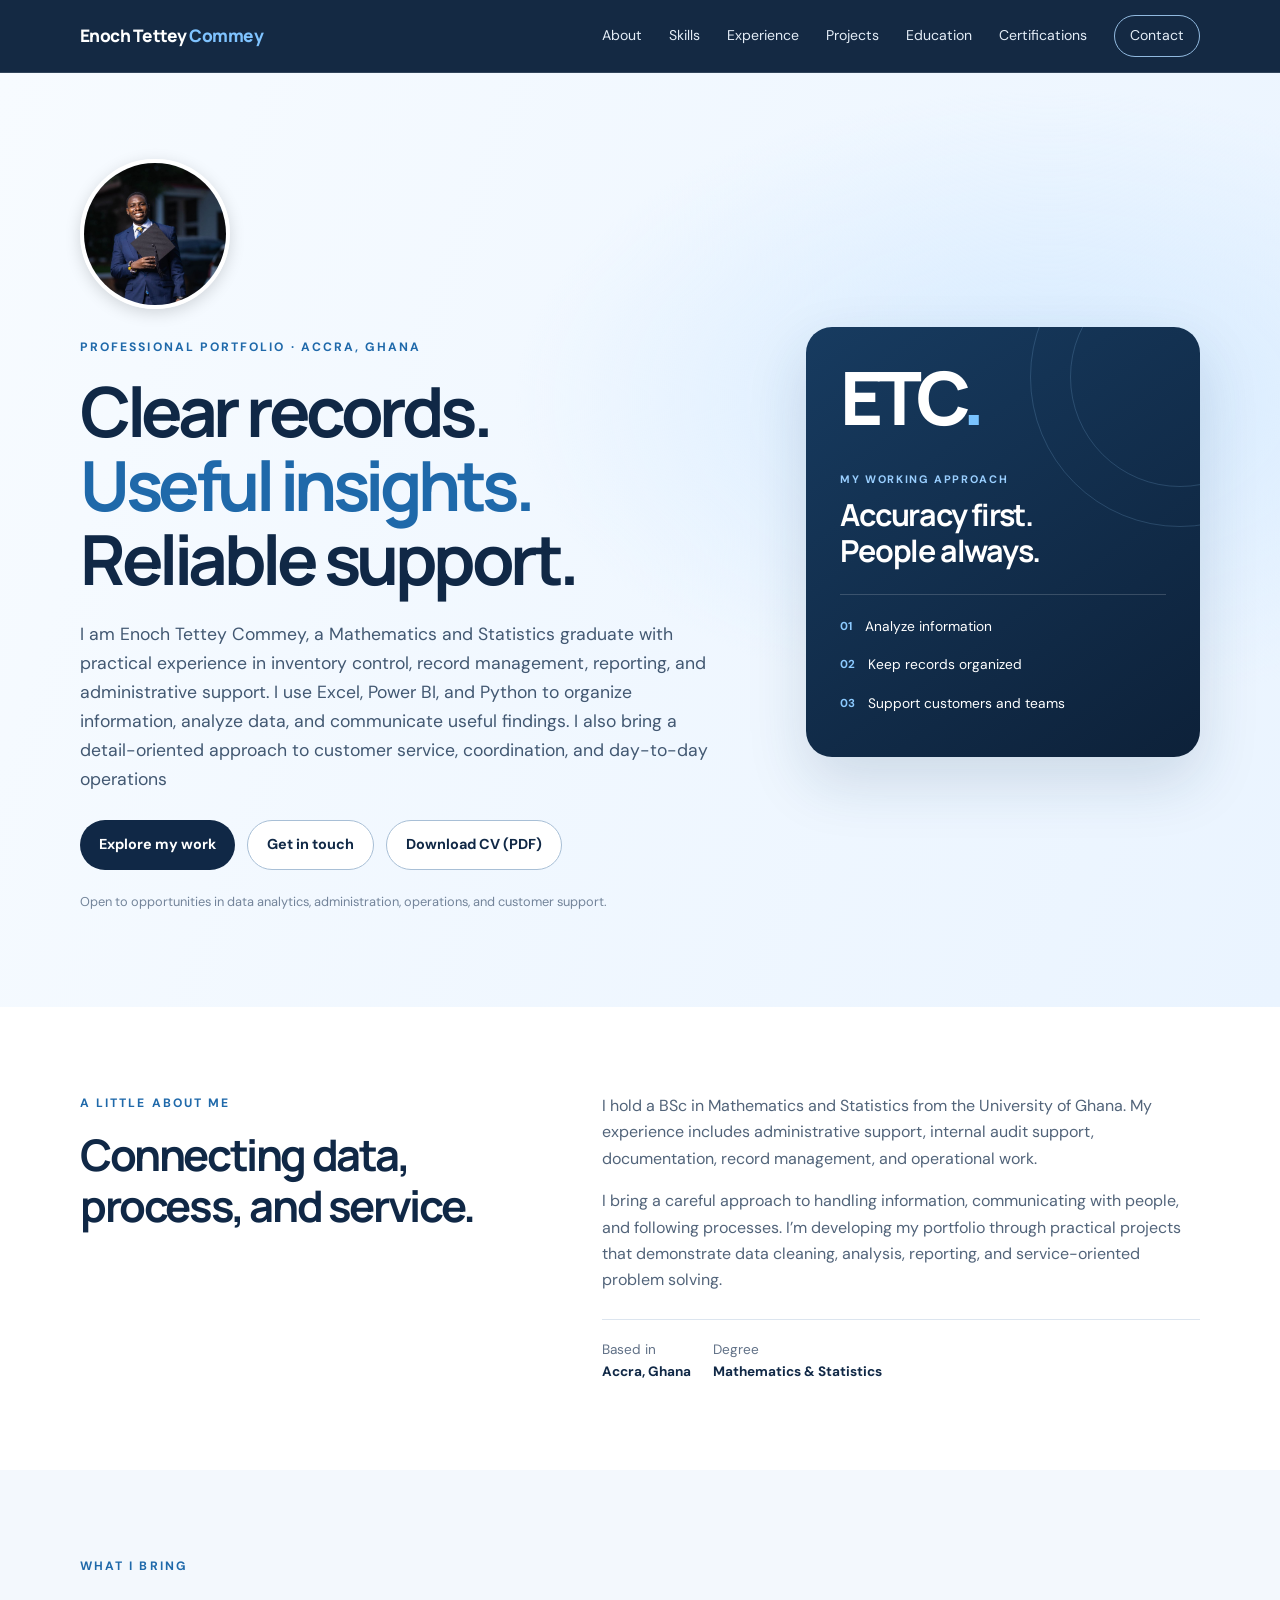
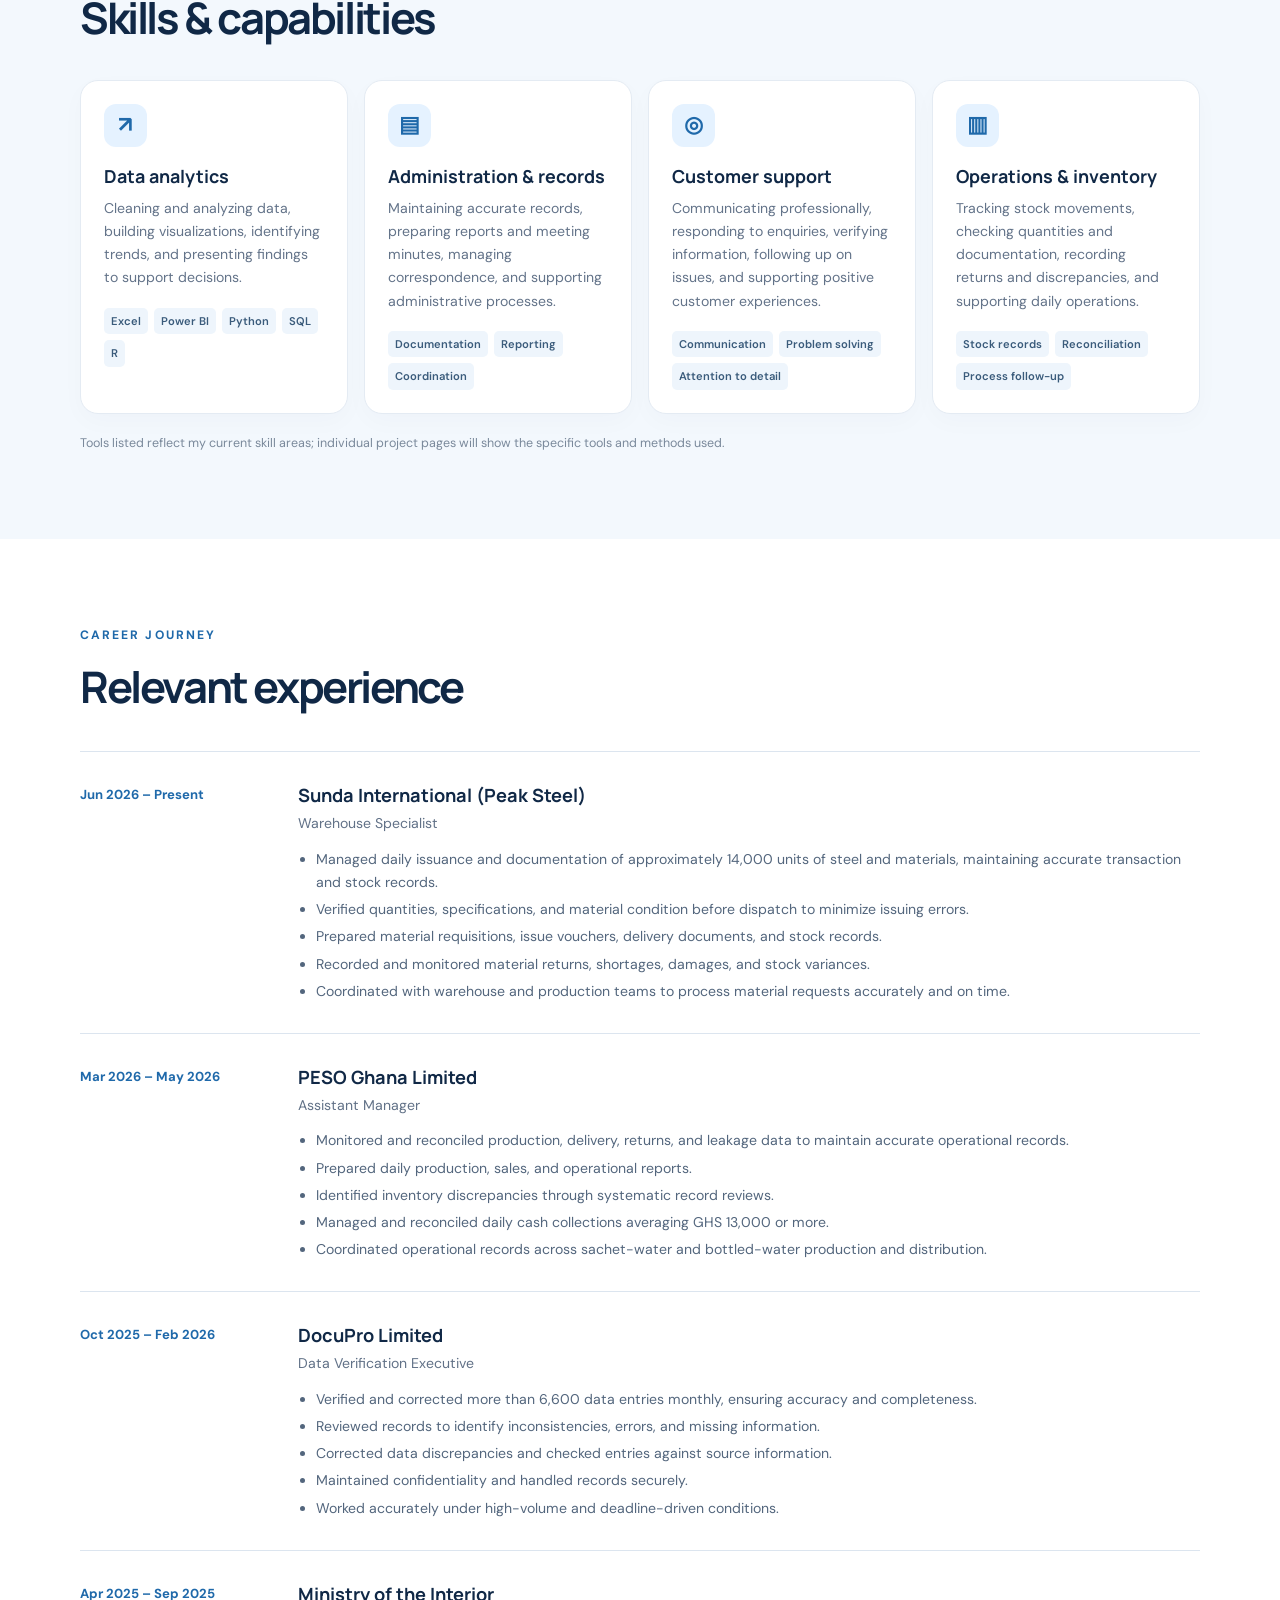
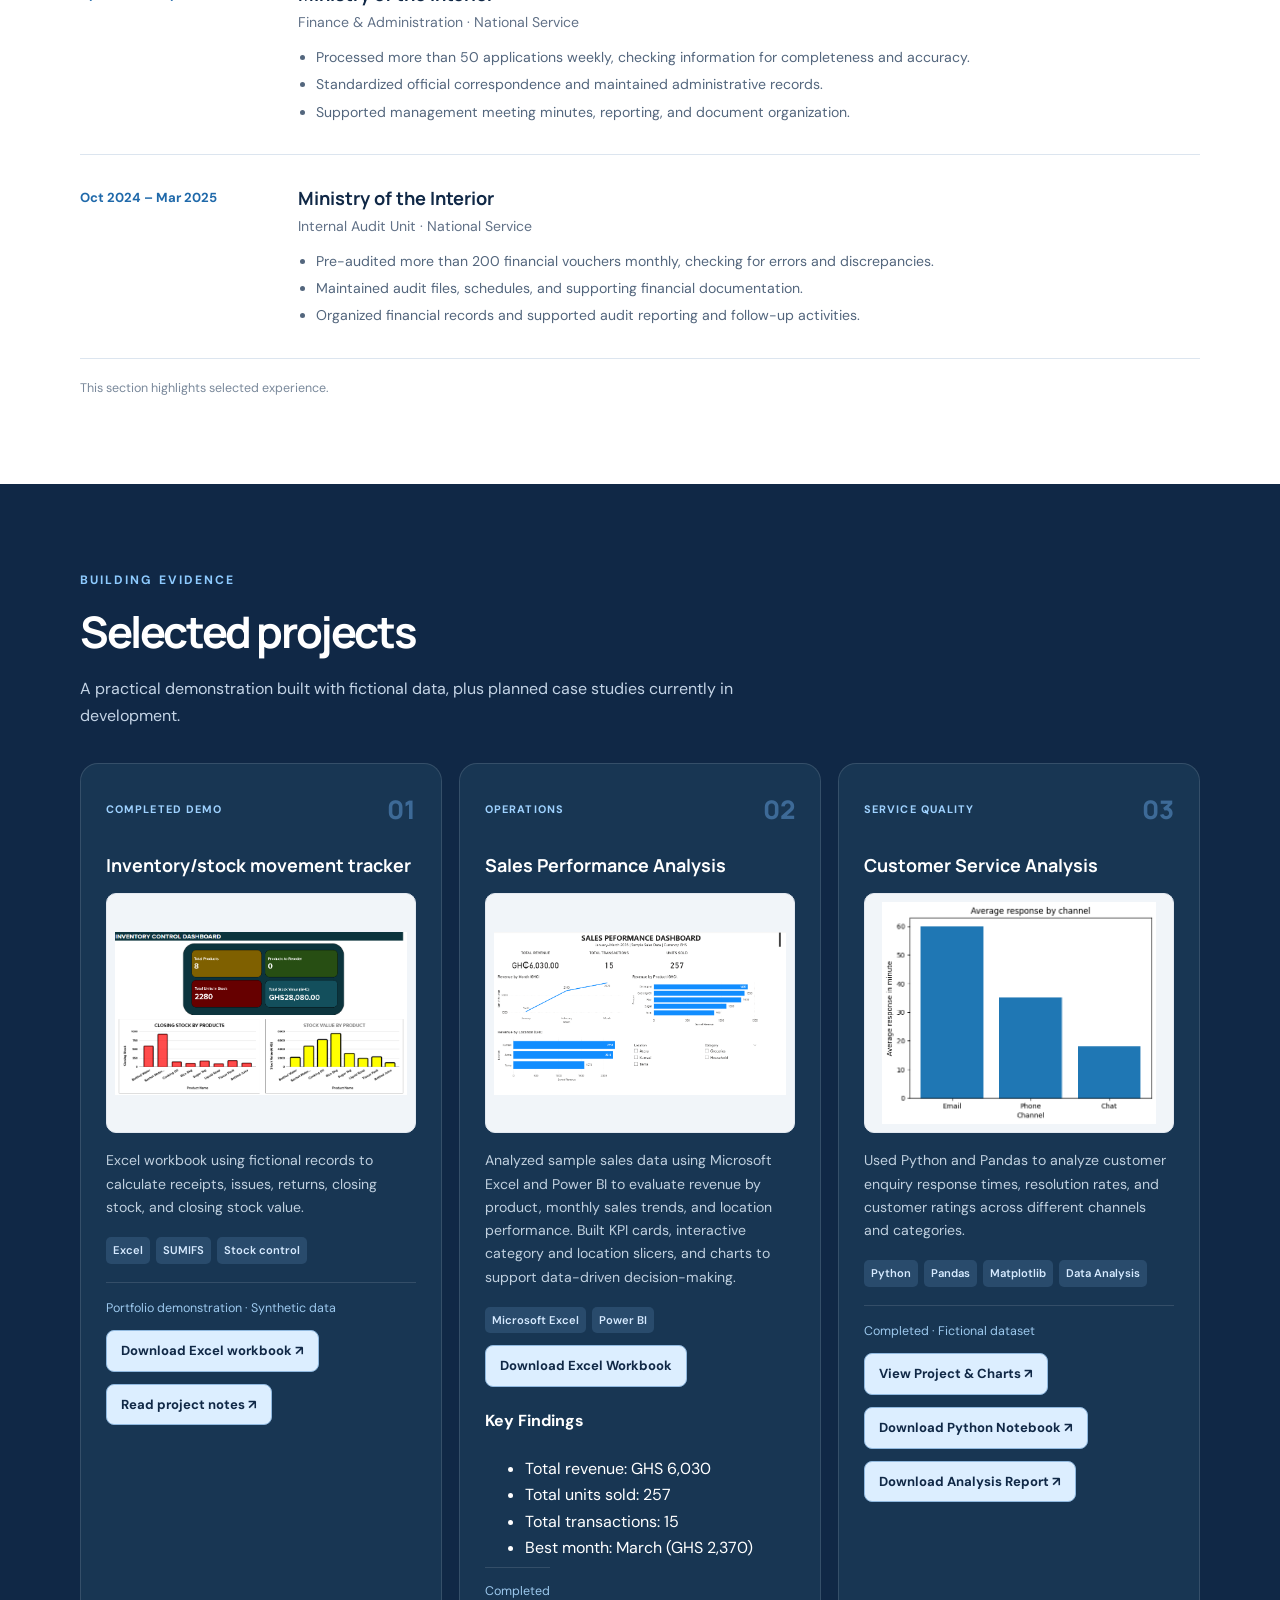
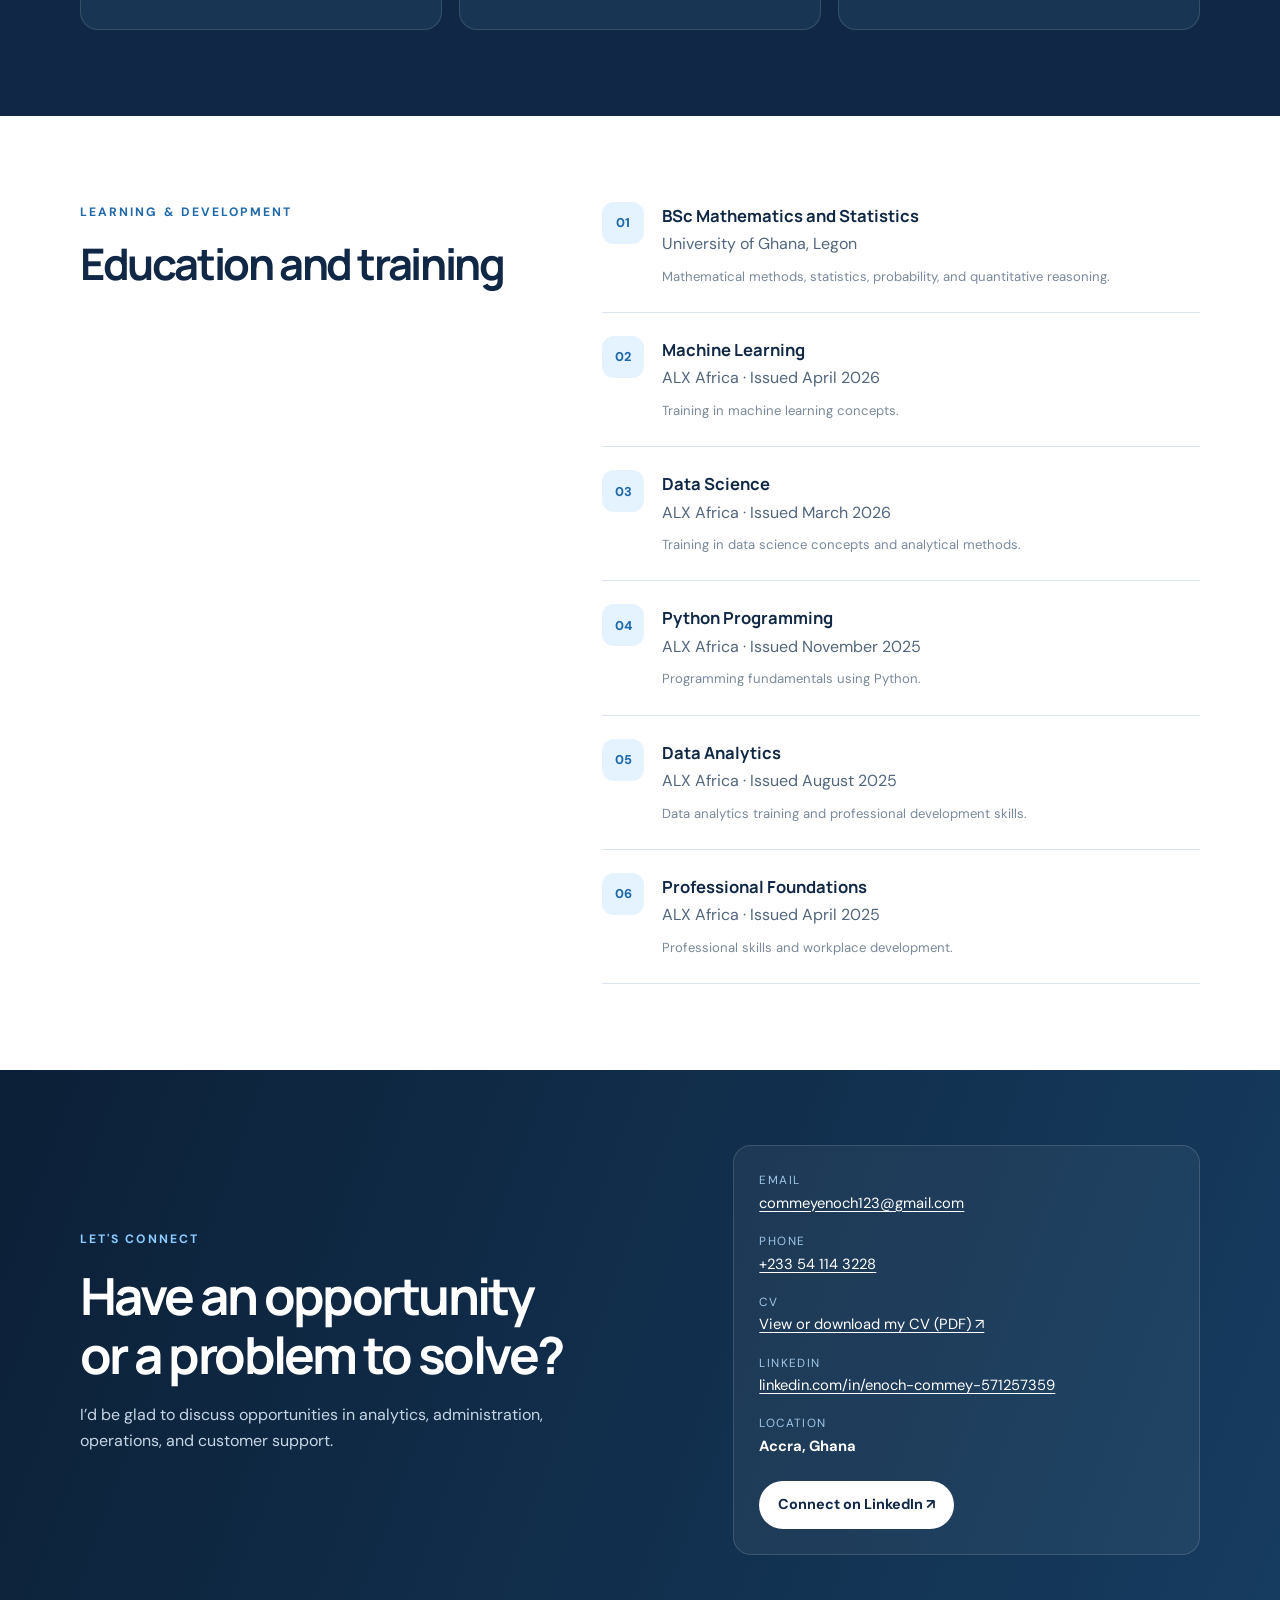
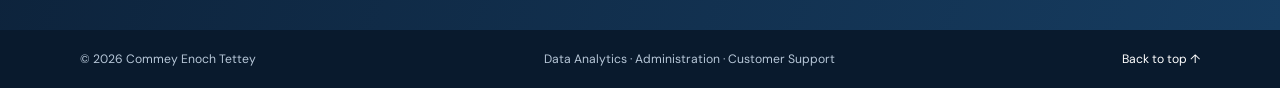
==== commit 7c47b052: "Arrange ALX qualifications from newest to oldest" ====
--- a/index.html
+++ b/index.html
@@ -192,8 +192,36 @@
             </div>
           </article>
 
+         
           <article>
             <span class="edu-symbol">02</span>
+            <div>
+              <h3>Machine Learning</h3>
+              <p>ALX Africa · Issued April 2026</p>
+              <span class="muted">Training in machine learning concepts.</span>
+            </div>
+          </article>
+
+          <article>
+            <span class="edu-symbol">03</span>
+            <div>
+              <h3>Data Science</h3>
+              <p>ALX Africa · Issued March 2026</p>
+              <span class="muted">Training in data science concepts and analytical methods.</span>
+            </div>
+          </article>
+
+          <article>
+            <span class="edu-symbol">04</span>
+            <div>
+              <h3>Python Programming</h3>
+              <p>ALX Africa · Issued November 2025</p>
+              <span class="muted">Programming fundamentals using Python.</span>
+            </div>
+          </article>
+
+          <article>
+            <span class="edu-symbol">05</span>
             <div>
               <h3>Data Analytics</h3>
               <p>ALX Africa · Issued August 2025</p>
@@ -202,88 +230,12 @@
           </article>
 
           <article>
-            <span class="edu-symbol">03</span>
-            <div>
-              <h3>Python Programming</h3>
-              <p>ALX Africa · Issued November 2025</p>
-              <span class="muted">Programming fundamentals using Python.</span>
-            </div>
-          </article>
-
-          <article>
-            <span class="edu-symbol">04</span>
-            <div>
-              <h3>Data Science</h3>
-              <p>ALX Africa · Issued March 2026</p>
-              <span class="muted">Training in data science concepts and analytical methods.</span>
-            </div>
-          </article>
-
-          <article>
-            <span class="edu-symbol">05</span>
-            <div>
-              <h3>Machine Learning</h3>
-              <p>ALX Africa · Issued April 2026</p>
-              <span class="muted">Training in machine learning concepts.</span>
-            </div>
-          </article>
-
-          <article>
             <span class="edu-symbol">06</span>
             <div>
               <h3>Professional Foundations</h3>
               <p>ALX Africa · Issued April 2025</p>
               <span class="muted">Professional skills and workplace development.</span>
             </div>
-          </article>
-
-      </div>
-    </section>
-        <section class="section section-dark" id="certifications">
-      <div class="container">
-        <p class="eyebrow eyebrow-light">CONTINUOUS LEARNING</p>
-        <h2 class="section-title">Certifications</h2>
-        <p class="section-lead">Professional training and technical learning completed through ALX Africa.</p>
-
-        <div class="project-grid">
-          <article class="project-card">
-            <h3>Data Analytics</h3>
-            <p>ALX Africa · Issued August 2025</p>
-            <a href="certificates/51-data-analytics-certificate-enoch-commey%20(1).png" target="_blank" rel="noopener">
-              <img src="certificates/51-data-analytics-certificate-enoch-commey%20(1).png" alt="ALX Africa Data Analytics certificate" class="project-image">
-            </a>
-          </article>
-
-          <article class="project-card">
-            <h3>Python Programming</h3>
-            <p>ALX Africa · Issued November 2025</p>
-            <a href="certificates/189-python-programming-certificate-enoch-commey.png" target="_blank" rel="noopener">
-              <img src="certificates/189-python-programming-certificate-enoch-commey.png" alt="ALX Africa Python Programming certificate" class="project-image">
-            </a>
-          </article>
-
-          <article class="project-card">
-            <h3>Data Science</h3>
-            <p>ALX Africa · Issued March 2026</p>
-            <a href="certificates/84-data-science-certificate-enoch-commey.png" target="_blank" rel="noopener">
-              <img src="certificates/84-data-science-certificate-enoch-commey.png" alt="ALX Africa Data Science certificate" class="project-image">
-            </a>
-          </article>
-
-          <article class="project-card">
-            <h3>Machine Learning</h3>
-            <p>ALX Africa · Issued April 2026</p>
-            <a href="certificates/199-machine-learning-certificate-enoch-commey.png" target="_blank" rel="noopener">
-              <img src="certificates/199-machine-learning-certificate-enoch-commey.png" alt="ALX Africa Machine Learning certificate" class="project-image">
-            </a>
-          </article>
-
-          <article class="project-card">
-            <h3>Professional Foundations</h3>
-            <p>ALX Africa · Issued April 2025</p>
-            <a href="certificates/89-professional-foundations-certificate-enoch-commey.png" target="_blank" rel="noopener">
-              <img src="certificates/89-professional-foundations-certificate-enoch-commey.png" alt="ALX Africa Professional Foundations certificate" class="project-image">
-            </a>
           </article>
         </div>
       </div>
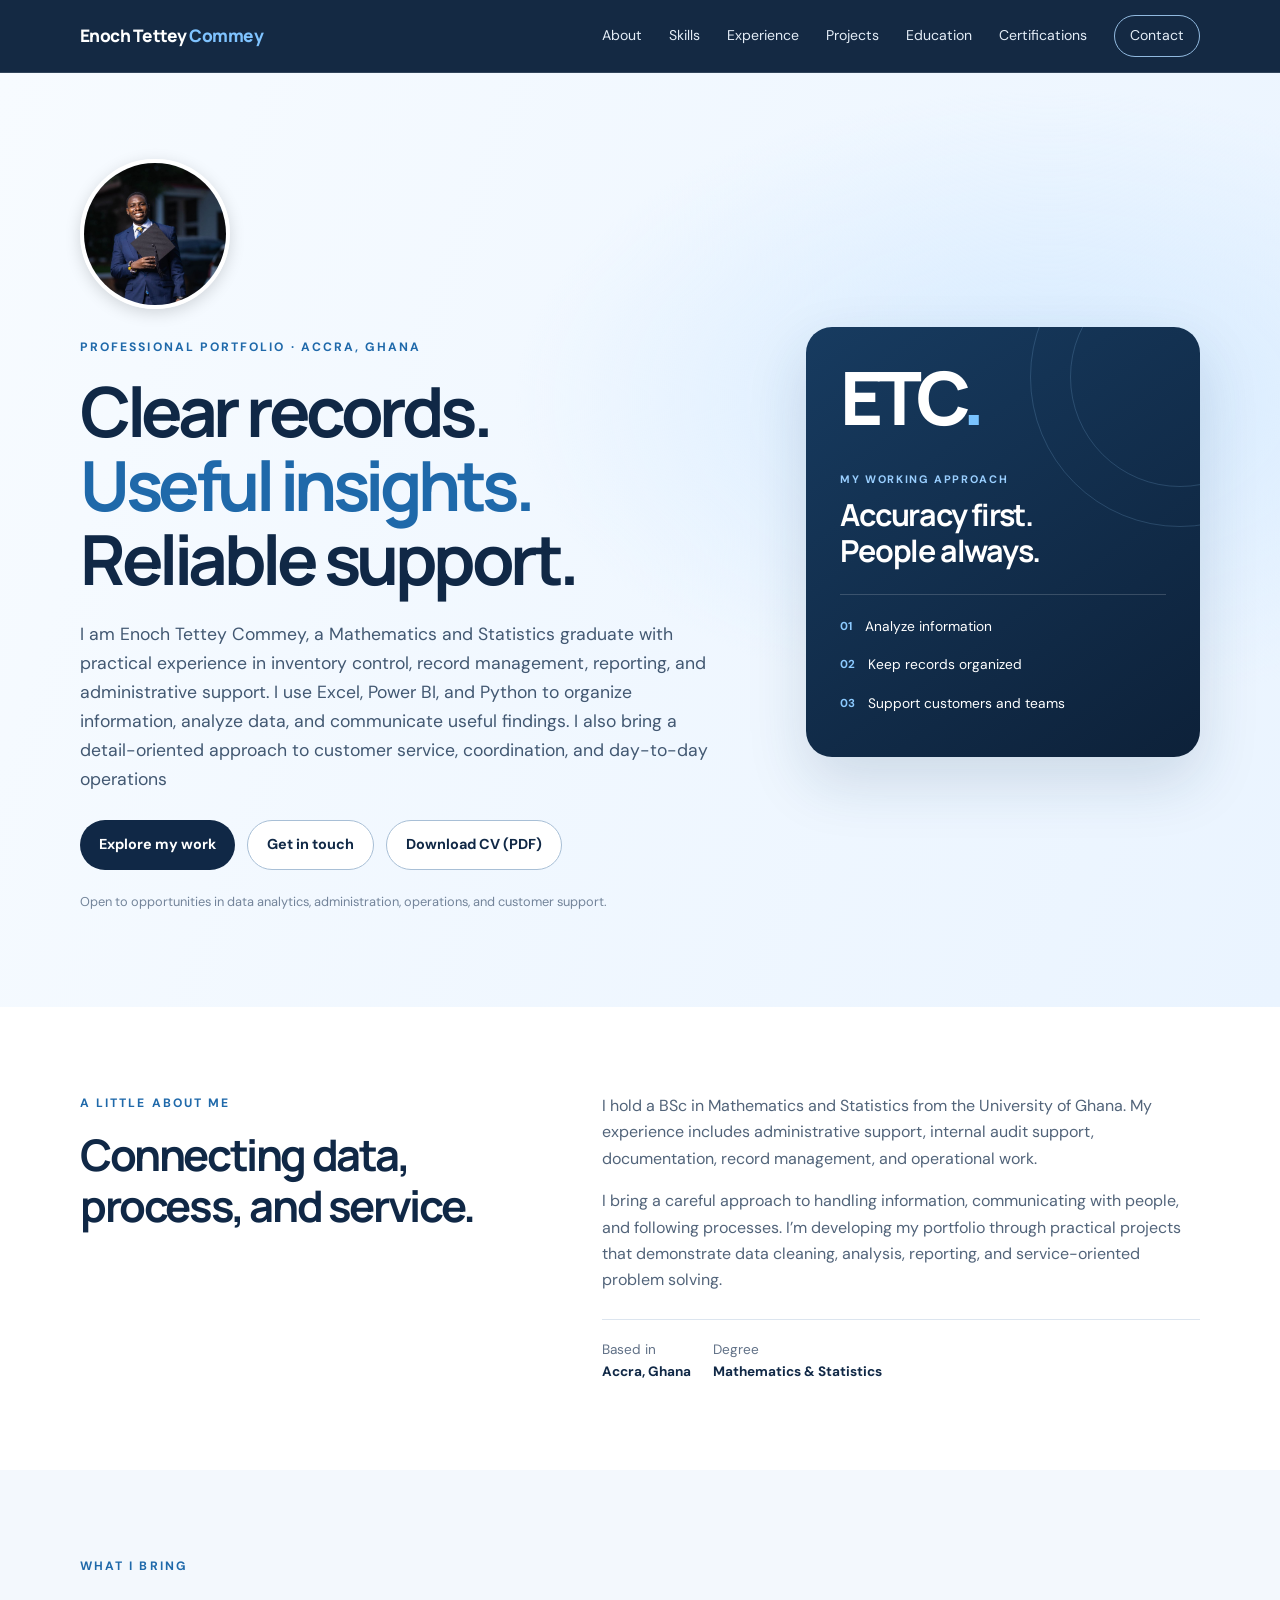
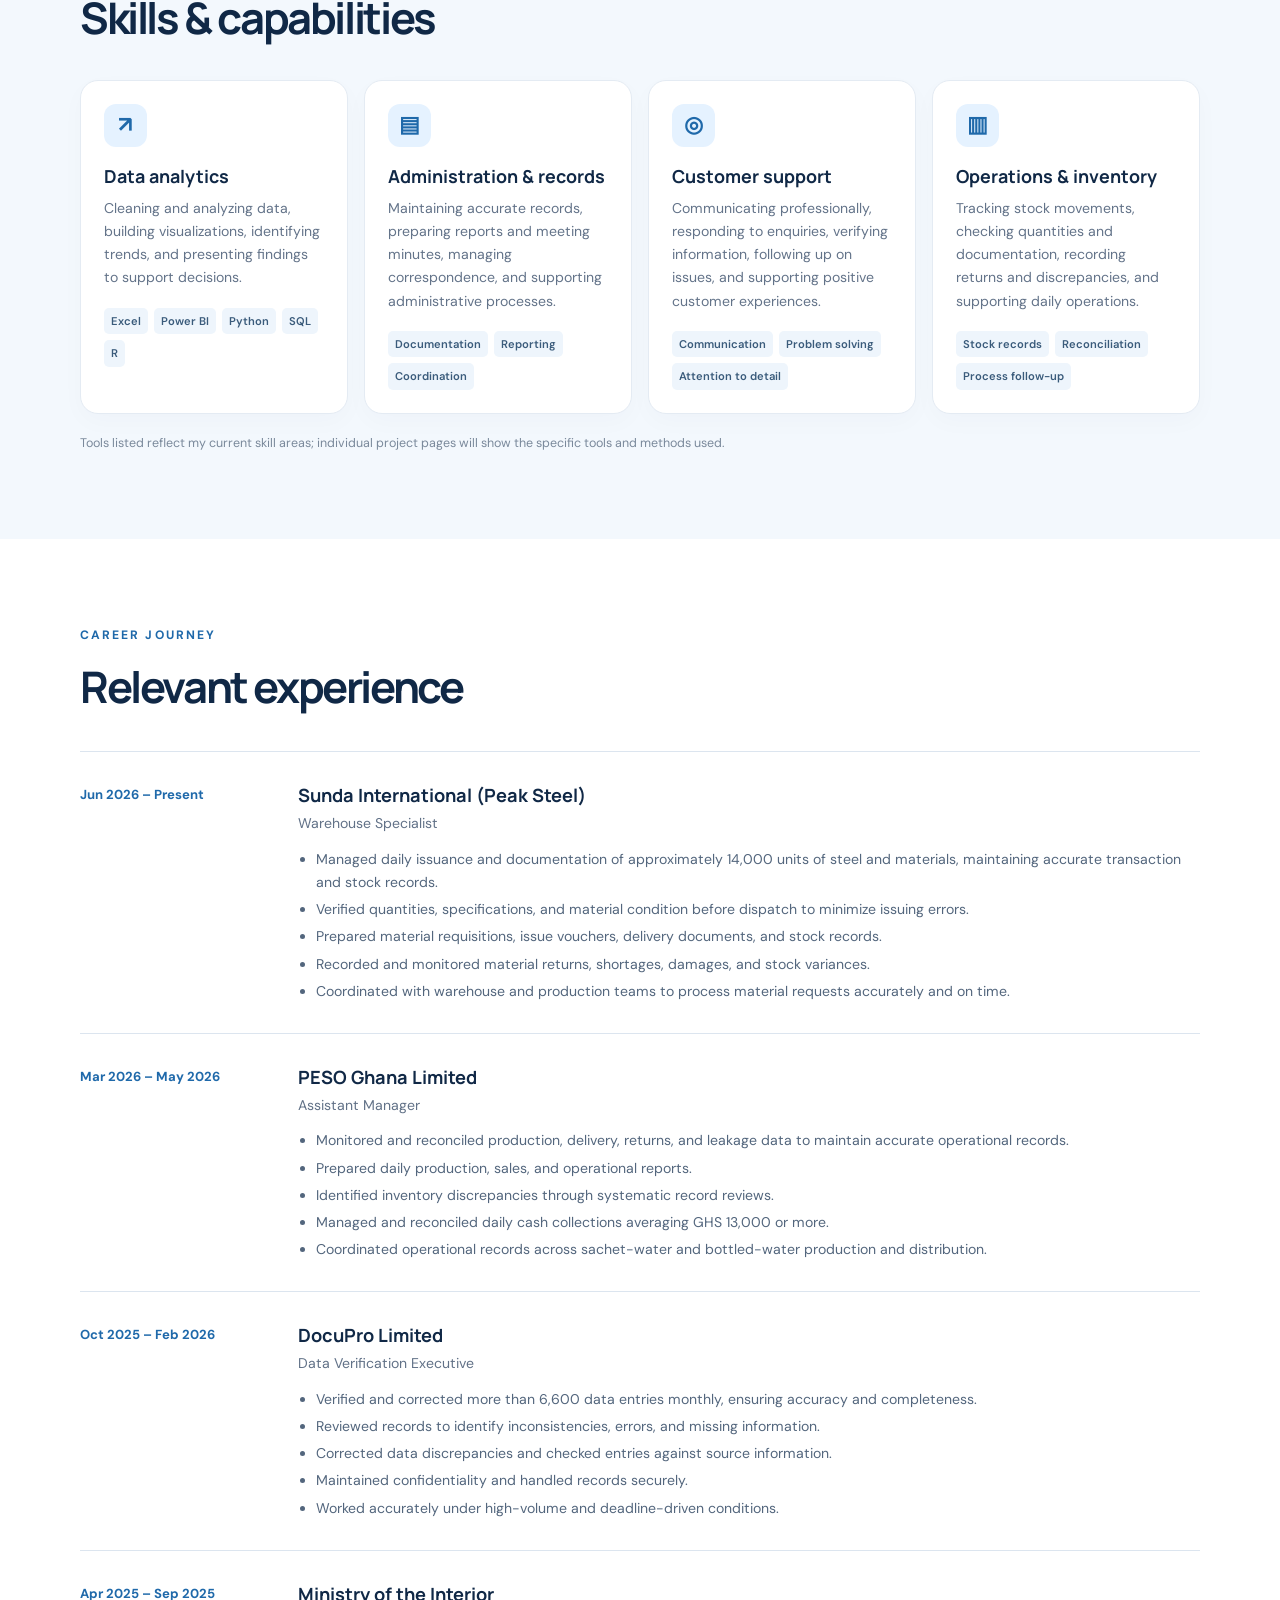
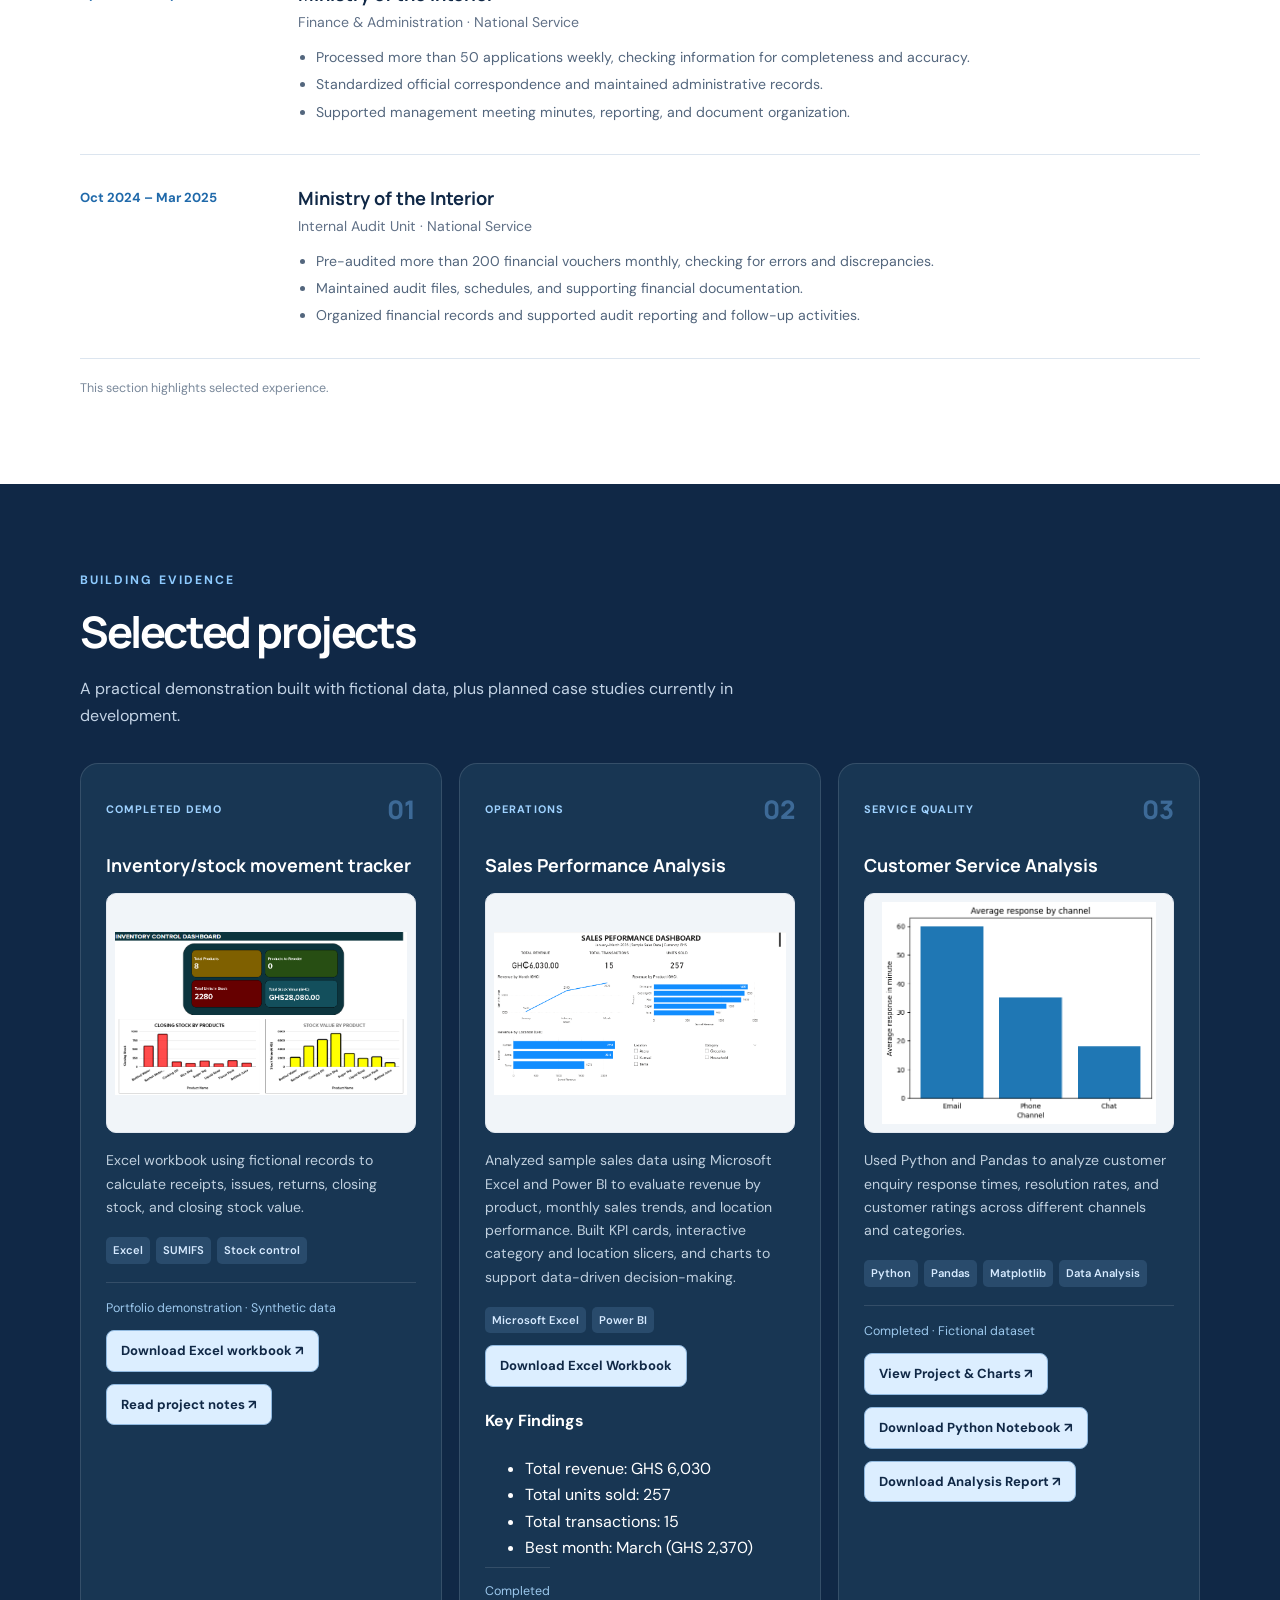
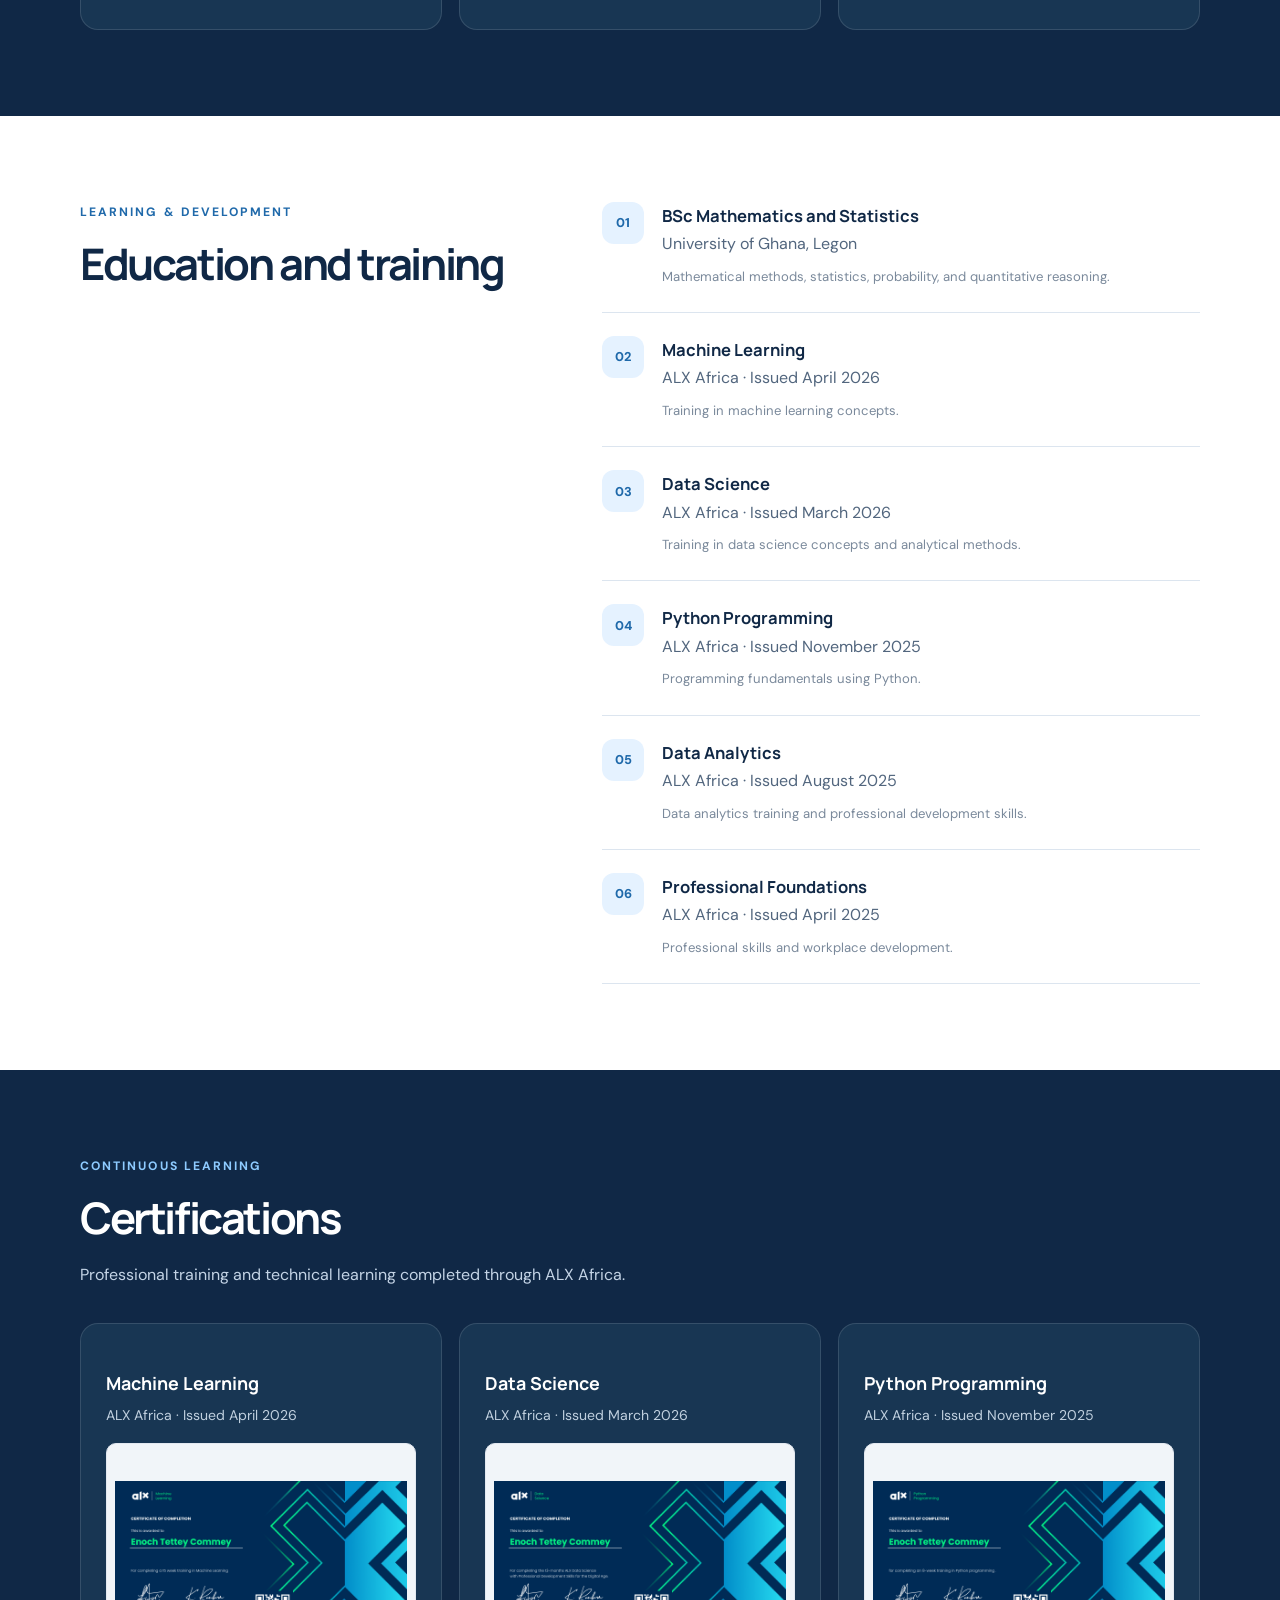
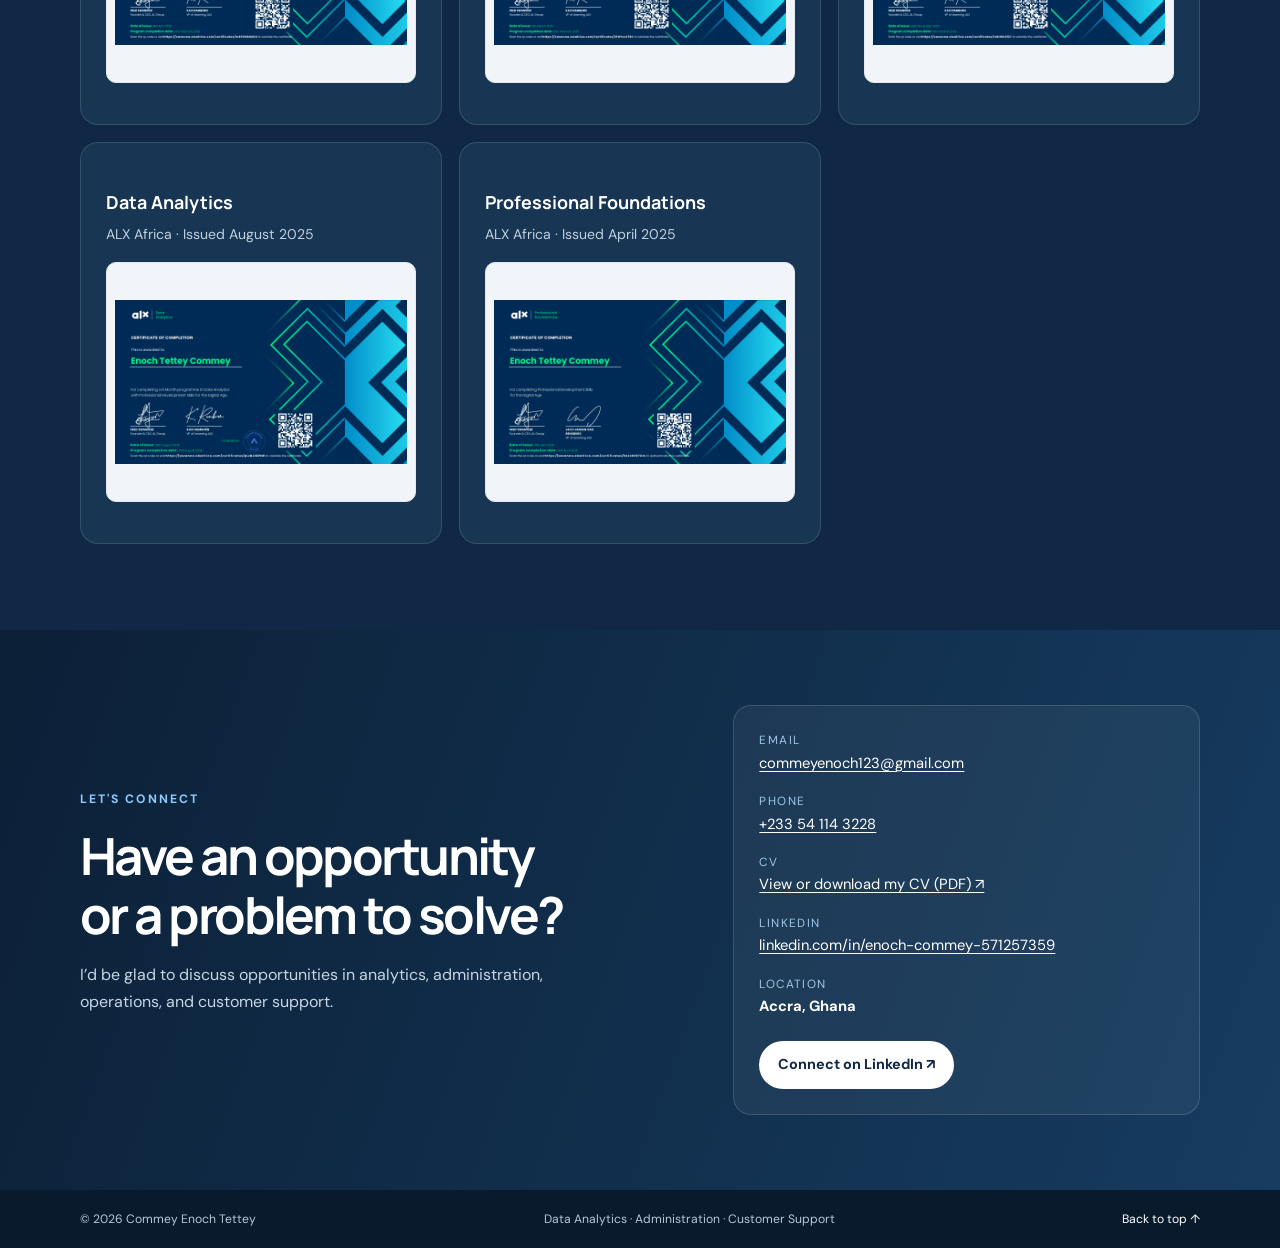
==== commit 9e711523: "Update index.html" ====
--- a/index.html
+++ b/index.html
@@ -240,6 +240,56 @@
         </div>
       </div>
     </section>
+     
+    <section class="section section-dark" id="certifications">
+      <div class="container">
+        <p class="eyebrow eyebrow-light">CONTINUOUS LEARNING</p>
+        <h2 class="section-title">Certifications</h2>
+        <p class="section-lead">Professional training and technical learning completed through ALX Africa.</p>
+
+        <div class="project-grid">
+          <article class="project-card">
+            <h3>Machine Learning</h3>
+            <p>ALX Africa · Issued April 2026</p>
+            <a href="certificates/199-machine-learning-certificate-enoch-commey.png" target="_blank" rel="noopener">
+              <img src="certificates/199-machine-learning-certificate-enoch-commey.png" alt="ALX Africa Machine Learning certificate" class="project-image">
+            </a>
+          </article>
+
+          <article class="project-card">
+            <h3>Data Science</h3>
+            <p>ALX Africa · Issued March 2026</p>
+            <a href="certificates/84-data-science-certificate-enoch-commey.png" target="_blank" rel="noopener">
+              <img src="certificates/84-data-science-certificate-enoch-commey.png" alt="ALX Africa Data Science certificate" class="project-image">
+            </a>
+          </article>
+
+          <article class="project-card">
+            <h3>Python Programming</h3>
+            <p>ALX Africa · Issued November 2025</p>
+            <a href="certificates/189-python-programming-certificate-enoch-commey.png" target="_blank" rel="noopener">
+              <img src="certificates/189-python-programming-certificate-enoch-commey.png" alt="ALX Africa Python Programming certificate" class="project-image">
+            </a>
+          </article>
+
+          <article class="project-card">
+            <h3>Data Analytics</h3>
+            <p>ALX Africa · Issued August 2025</p>
+            <a href="certificates/51-data-analytics-certificate-enoch-commey%20(1).png" target="_blank" rel="noopener">
+              <img src="certificates/51-data-analytics-certificate-enoch-commey%20(1).png" alt="ALX Africa Data Analytics certificate" class="project-image">
+            </a>
+          </article>
+
+          <article class="project-card">
+            <h3>Professional Foundations</h3>
+            <p>ALX Africa · Issued April 2025</p>
+            <a href="certificates/89-professional-foundations-certificate-enoch-commey.png" target="_blank" rel="noopener">
+              <img src="certificates/89-professional-foundations-certificate-enoch-commey.png" alt="ALX Africa Professional Foundations certificate" class="project-image">
+            </a>
+          </article>
+        </div>
+      </div>
+    </section>
 
     <section class="contact-section" id="contact">
       <div class="container contact-grid">
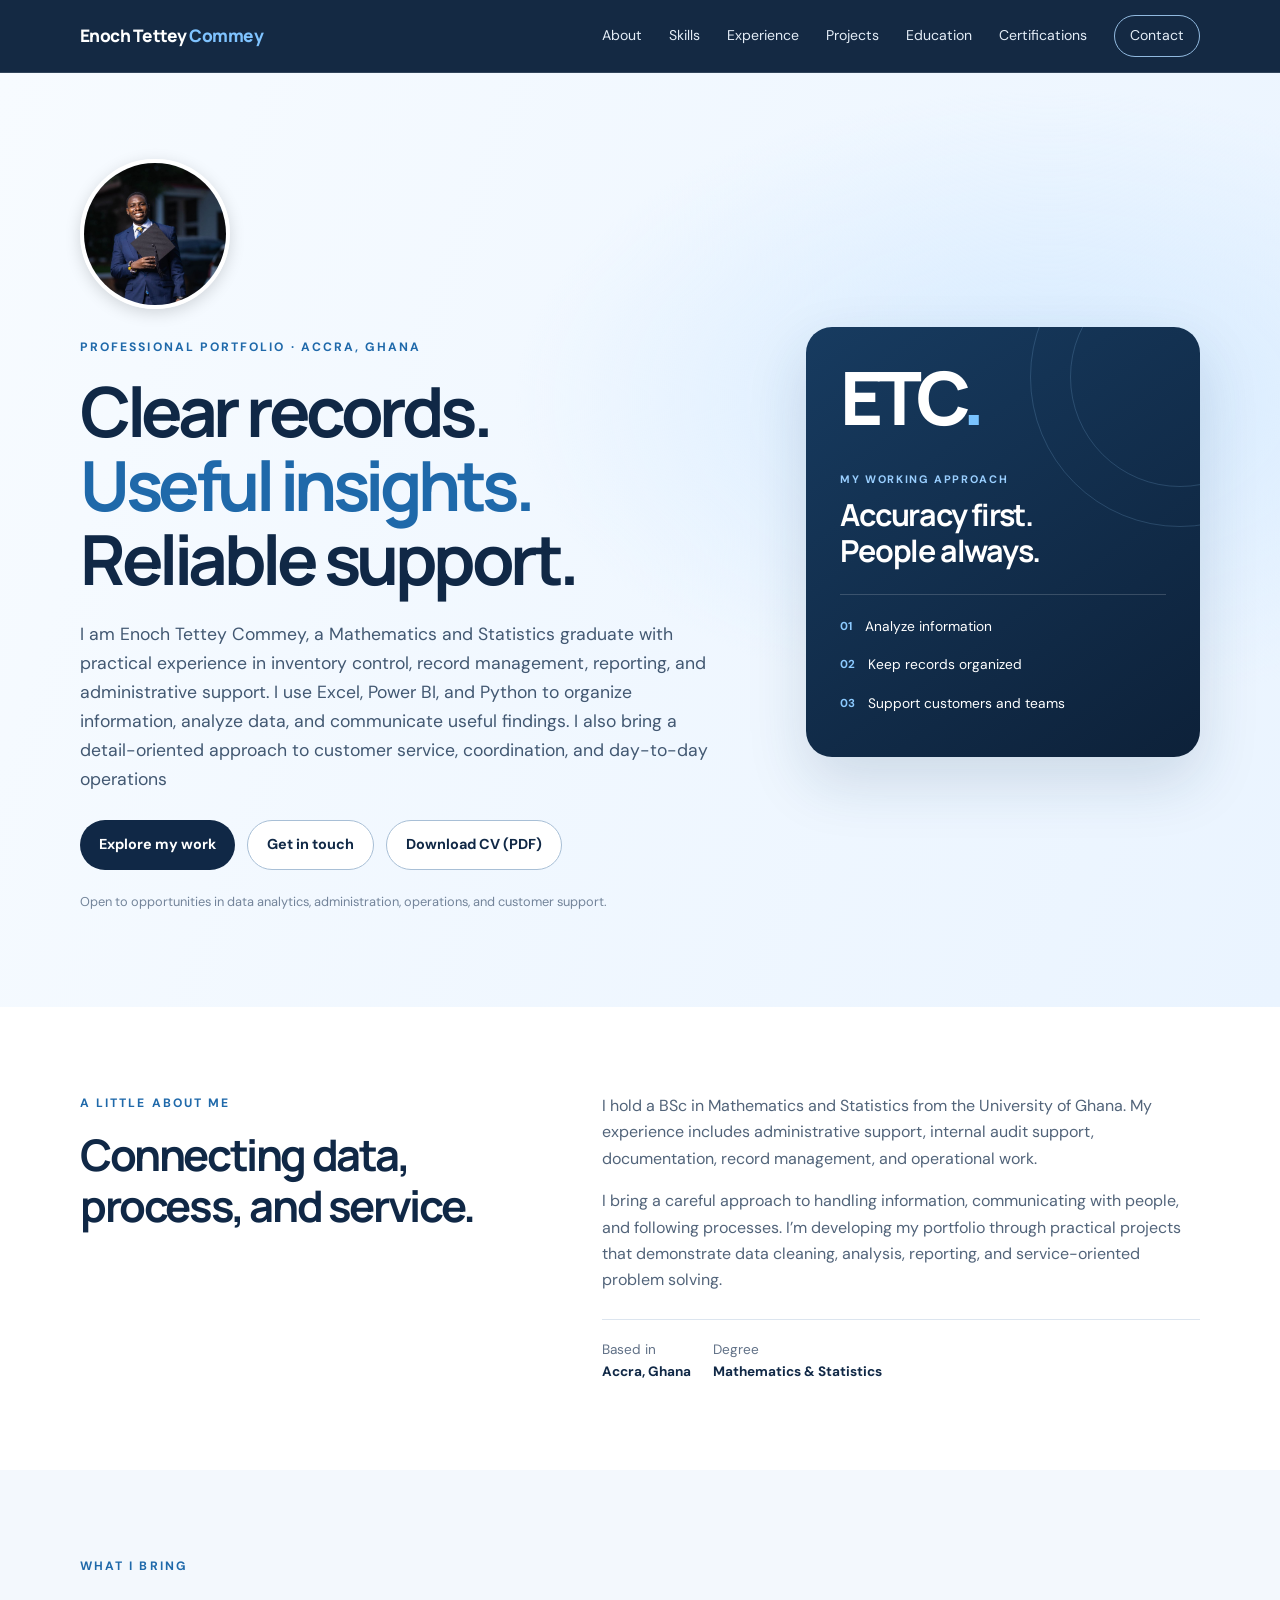
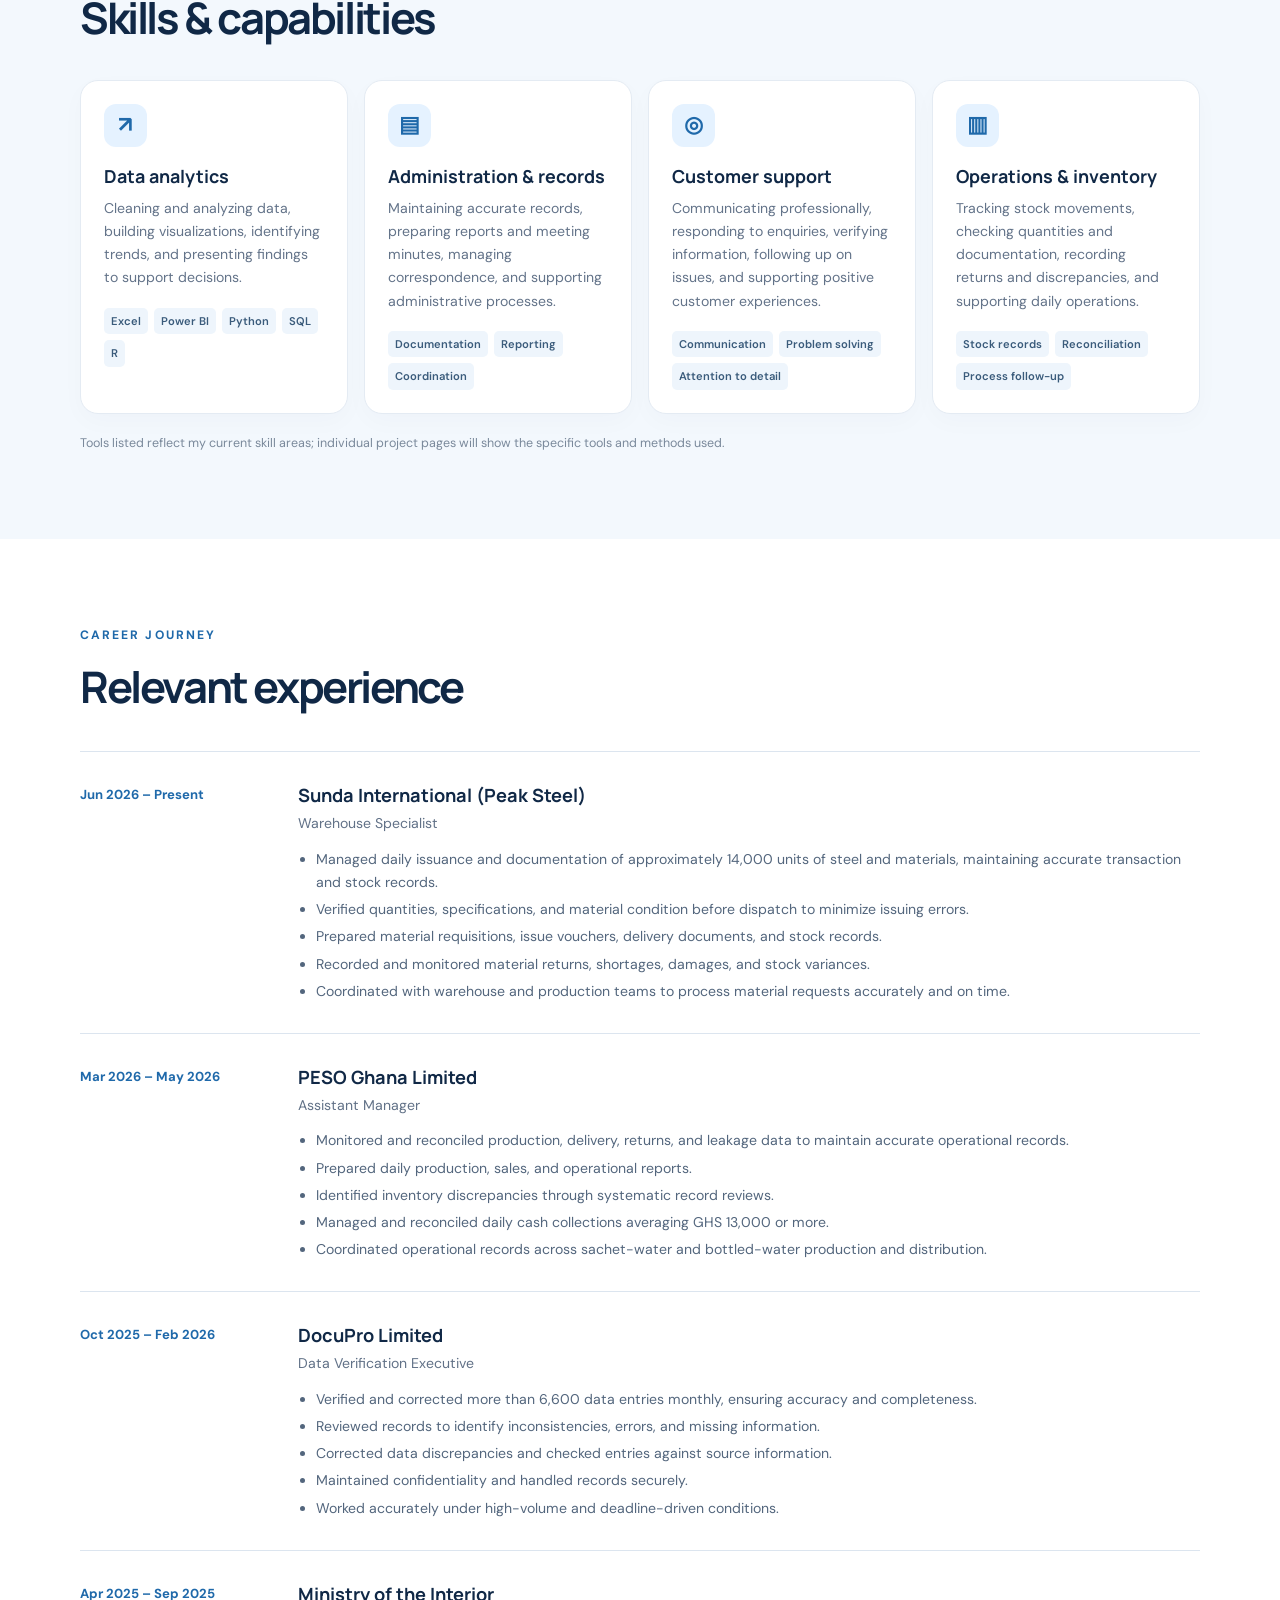
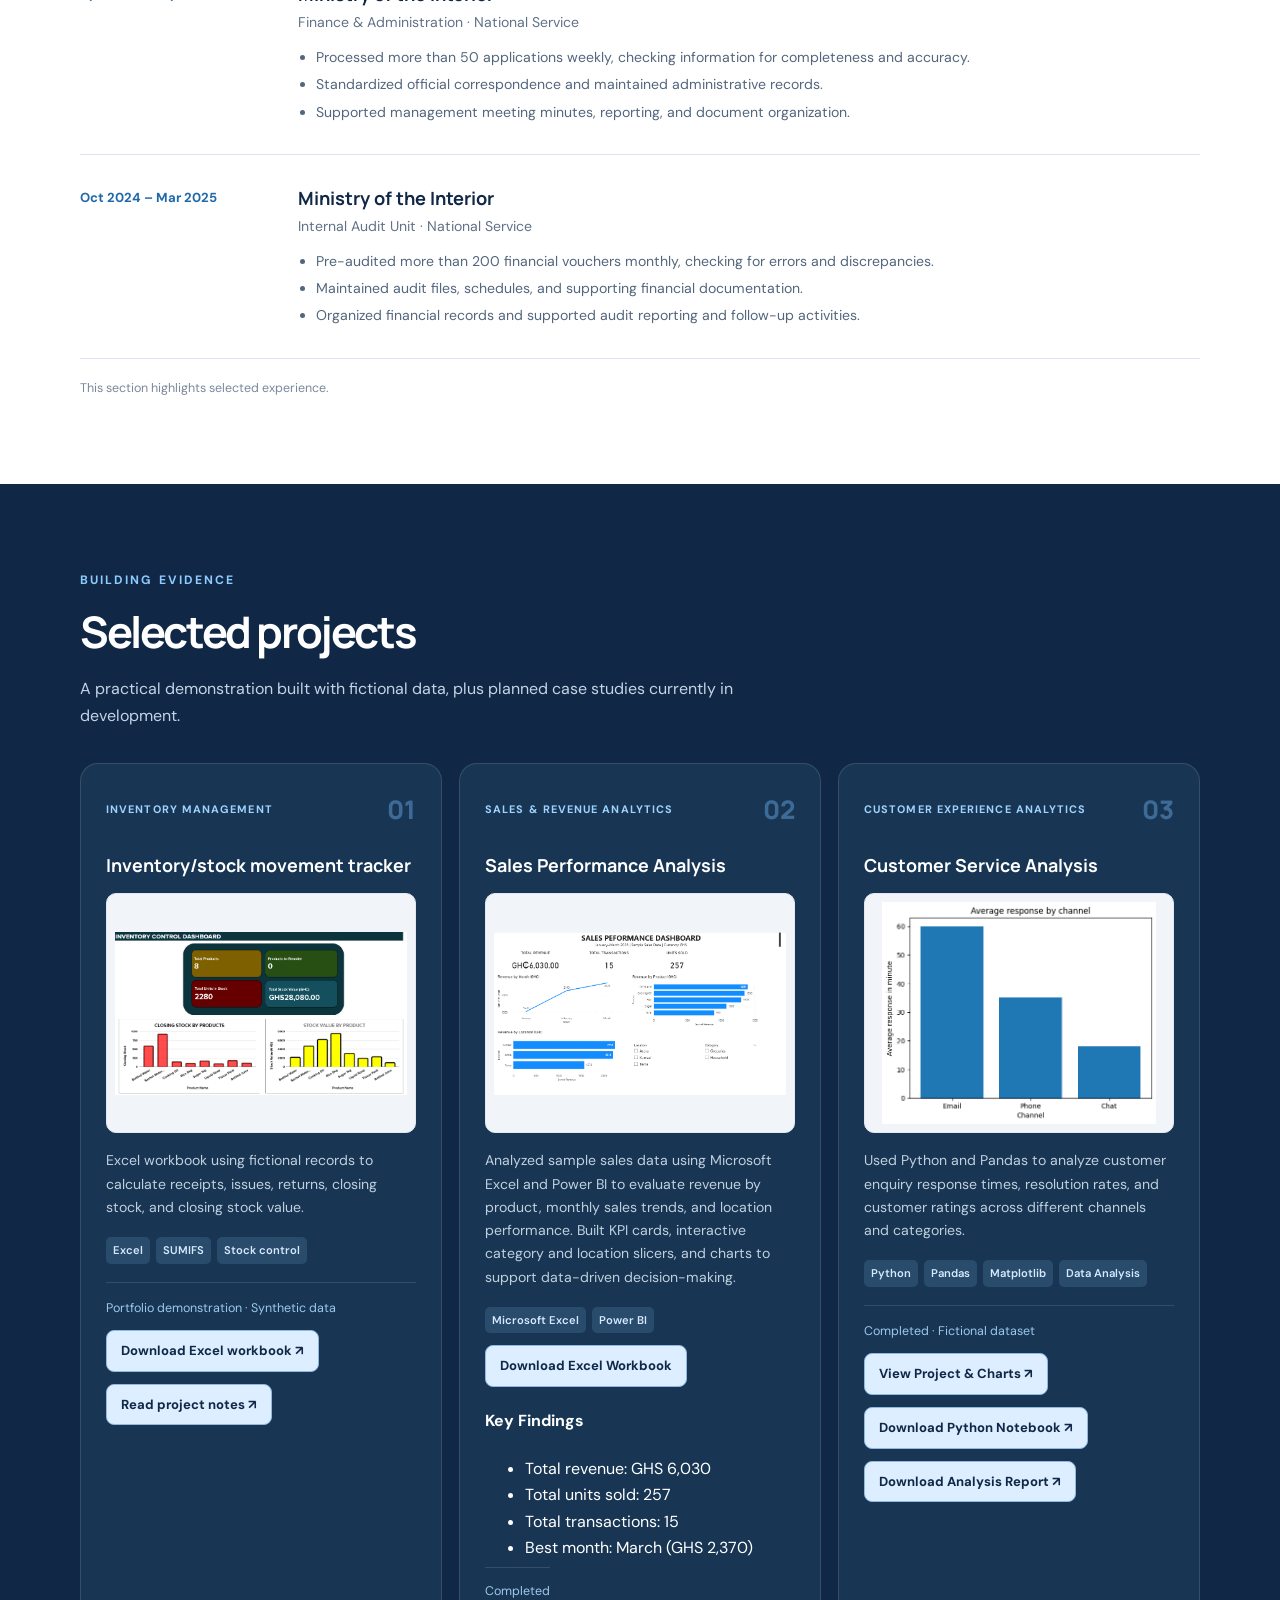
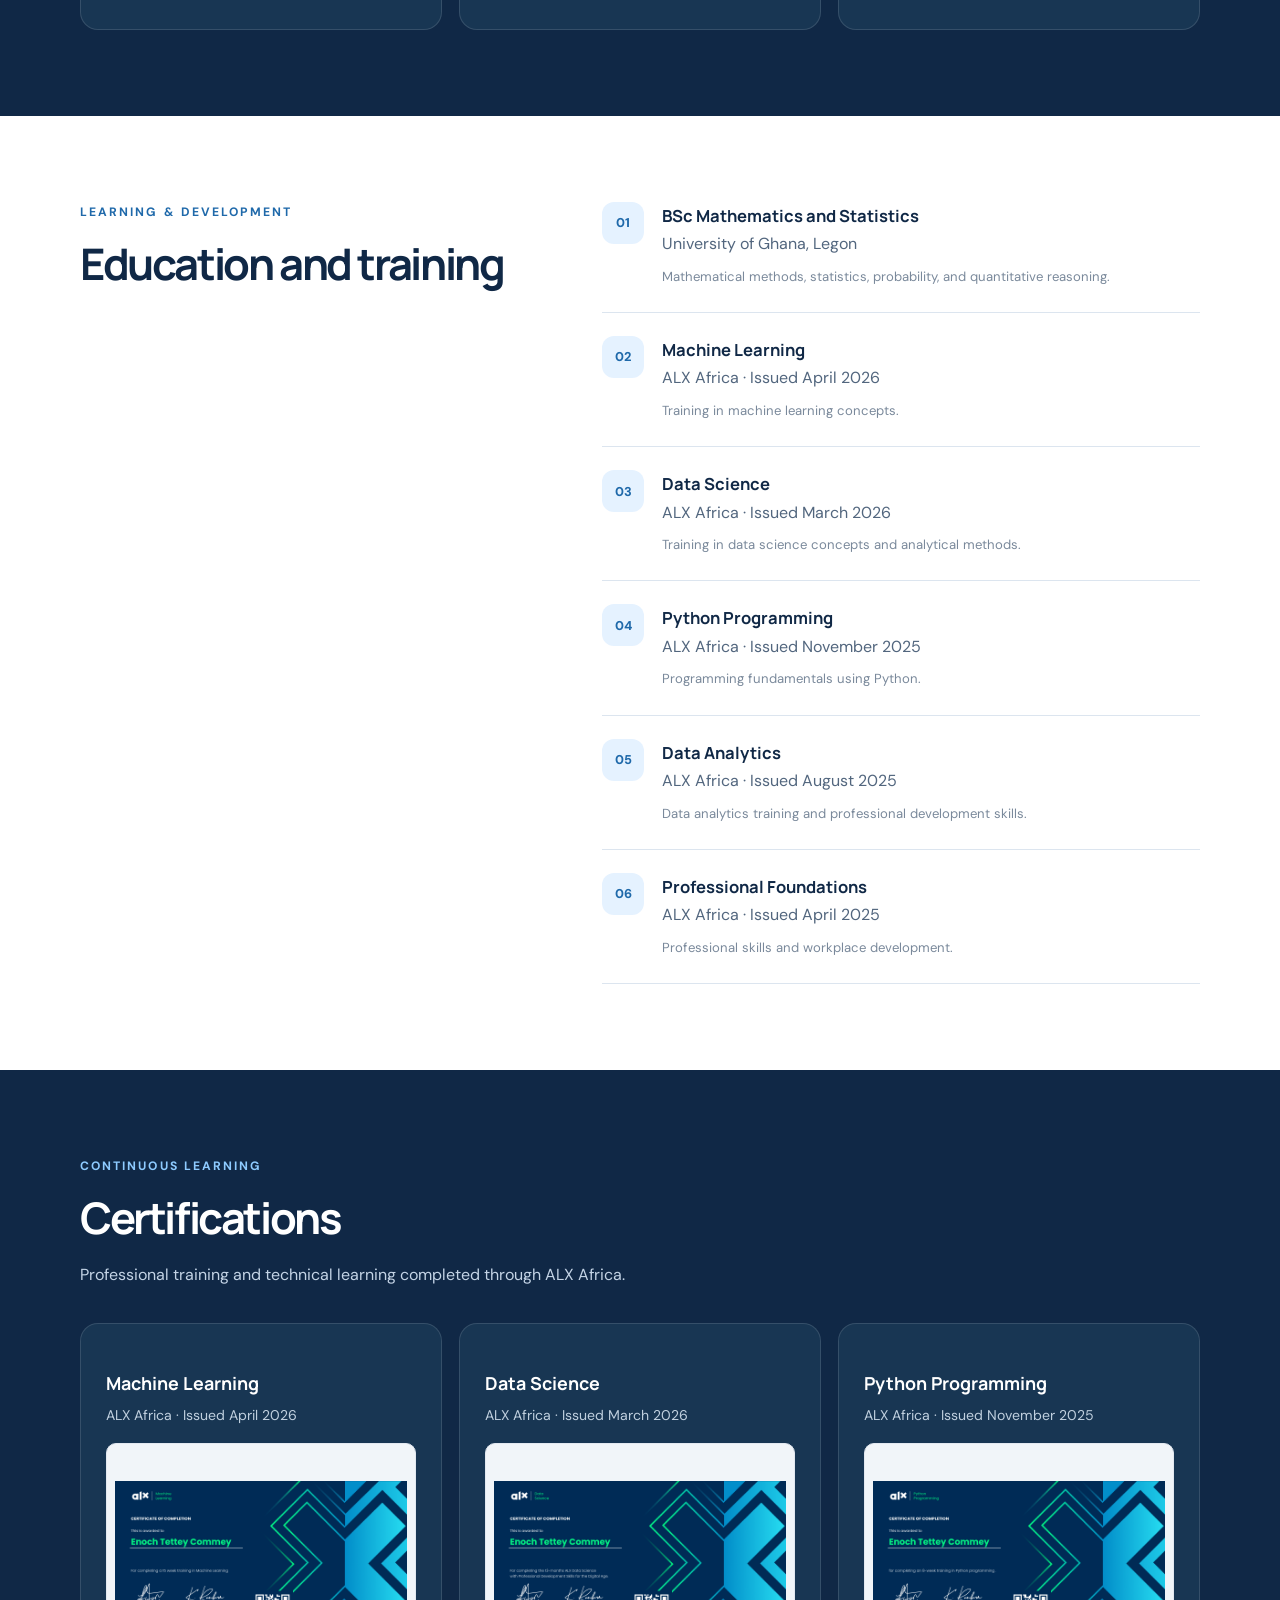
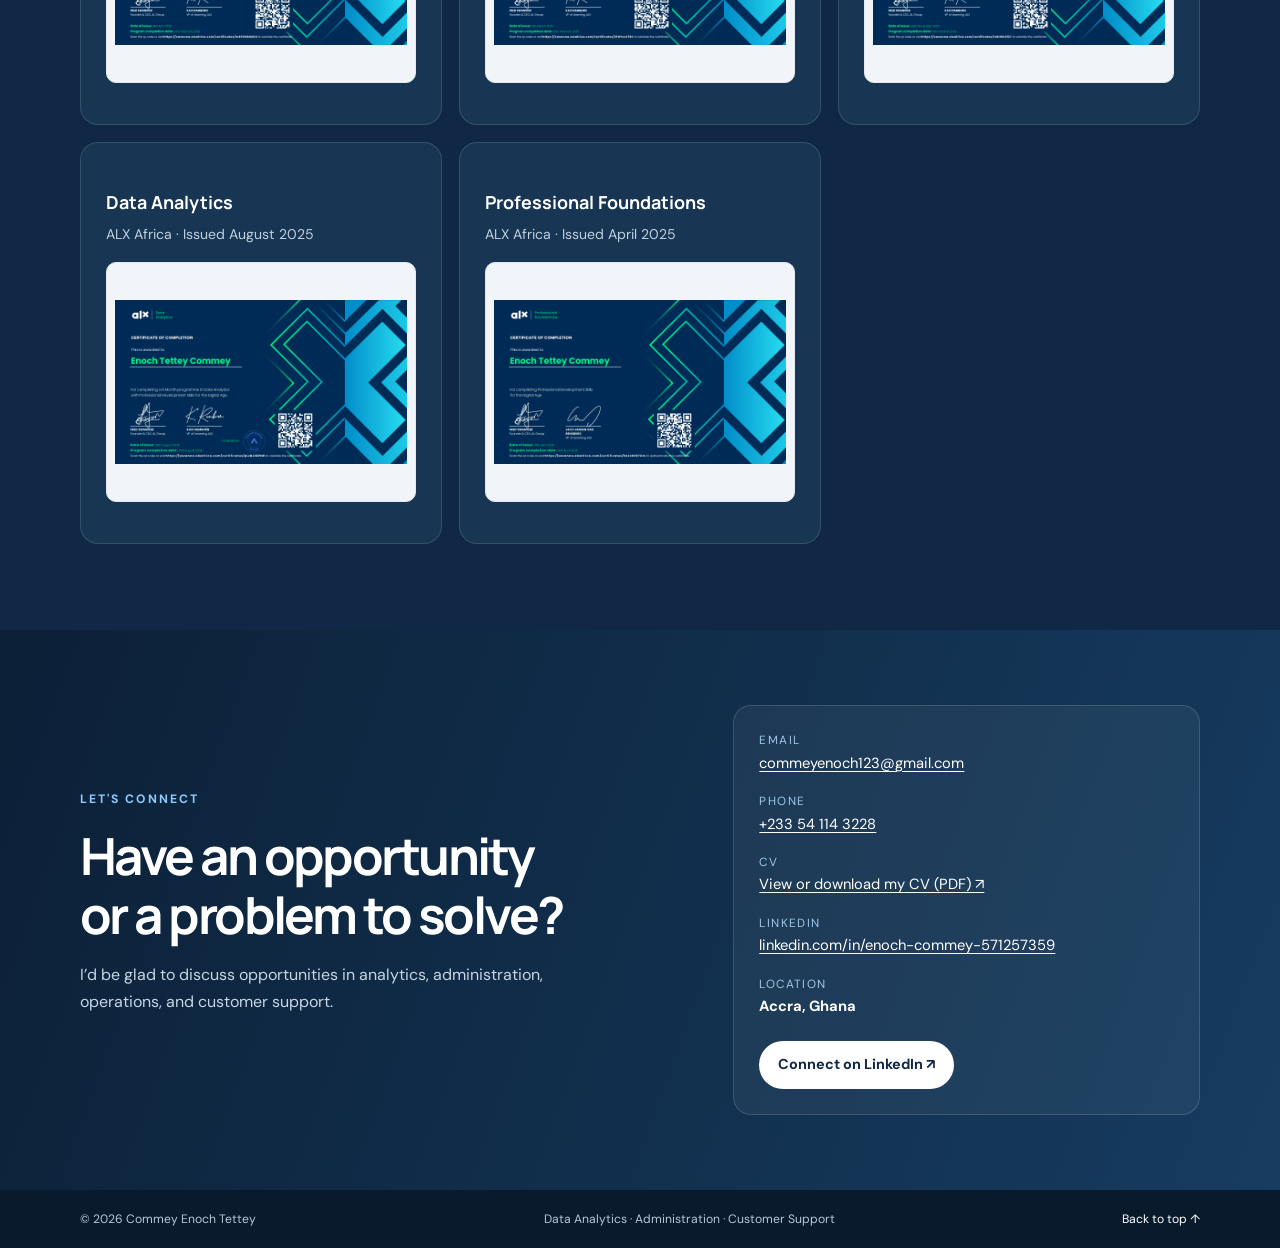
==== commit 134052e6: "Reorganize project cards in index.html" ====
--- a/index.html
+++ b/index.html
@@ -172,9 +172,9 @@
         <h2 class="section-title">Selected projects</h2>
         <p class="section-lead">A practical demonstration built with fictional data, plus planned case studies currently in development.</p>
         <div class="project-grid">
-          <article class="project-card"><div class="project-top"><span class="project-type">COMPLETED DEMO</span><span class="project-index">01</span></div><h3>Inventory/stock movement tracker</h3><img src="assets/inventory-dashboard.png"alt="Excel inventory and stock movement dashboard"class="project-image"><p>Excel workbook using fictional records to calculate receipts, issues, returns, closing stock, and closing stock value.</p><div class="tags"><span>Excel</span><span>SUMIFS</span><span>Stock control</span></div><p class="project-status">Portfolio demonstration · Synthetic data</p><p><a href="https://enoch-tettey-commey.github.io/Inventory_stock_tracker.xlsx" download class="project-link">Download Excel workbook ↗</a></p><p><a href="inventory_tracker_case_study.md" class="project-link">Read project notes ↗</a></p></article>
-          <article class="project-card"><div class="project-top"><span class="project-type">OPERATIONS</span><span class="project-index">02</span></div><h3>Sales Performance Analysis</h3><img src="assets/sales-performance-dashboard.png"alt="Sales Performance Analysis dashboard created in Power BI"class="sales-dashboard-image"><p>Analyzed sample sales data using Microsoft Excel and Power BI to evaluate revenue by product, monthly sales trends, and location performance. Built KPI cards, interactive category and location slicers, and charts to support data-driven decision-making.</p><div class="tags"><span>Microsoft Excel</span><span> Power BI</span></div><p><a href="Sales_Performance_Analysis.xlsx" download class="project-link">Download Excel Workbook</a></p><div class="key-findings"><h4>Key Findings</h4><ul><li>Total revenue: GHS 6,030</li><li>Total units sold: 257</li> <li>Total transactions: 15</li><li>Best month: March (GHS 2,370)</li></ul></div><div<p class="project-status">Completed</p></article>
-          <article class="project-card"> <div class="project-top"><span class="project-type">SERVICE QUALITY</span><span class="project-index">03</span></div><h3>Customer Service Analysis</h3><img src="customer-enquiry-response-analysis/response-time-by-channel.png"alt="Average customer enquiry response time by channel"class="project-image"><p>Used Python and Pandas to analyze customer enquiry response times, resolution rates, and customer ratings across different channels and categories.</p><div class="tags"><span>Python</span><span>Pandas</span><span>Matplotlib</span><span>Data Analysis</span></div><p class="project-status">Completed · Fictional dataset</p><p><a <p><a href="customer-enquiry-analysis.html" class="project-link">View Project &amp; Charts ↗</a></p><p><a href="customer-enquiry-response-analysis/Customer_Enquiry_Response_Analysis.ipynb" download="Customer_Enquiry_Response_Analysis.ipynb" class="project-link">Download Python Notebook ↗</a></p><p><a <p><a href="customer-enquiry-response-analysis/Customer_Enquiry_Response_Analysis_Report.docx" class="project-link">Download Analysis Report ↗</a></p> </article>
+          <article class="project-card"><div class="project-top"><span class="project-type">INVENTORY MANAGEMENT</span><span class="project-index">01</span></div><h3>Inventory/stock movement tracker</h3><img src="assets/inventory-dashboard.png"alt="Excel inventory and stock movement dashboard"class="project-image"><p>Excel workbook using fictional records to calculate receipts, issues, returns, closing stock, and closing stock value.</p><div class="tags"><span>Excel</span><span>SUMIFS</span><span>Stock control</span></div><p class="project-status">Portfolio demonstration · Synthetic data</p><p><a href="https://enoch-tettey-commey.github.io/Inventory_stock_tracker.xlsx" download class="project-link">Download Excel workbook ↗</a></p><p><a href="inventory_tracker_case_study.md" class="project-link">Read project notes ↗</a></p></article>
+          <article class="project-card"><div class="project-top"><span class="project-type">SALES & REVENUE ANALYTICS</span><span class="project-index">02</span></div><h3>Sales Performance Analysis</h3><img src="assets/sales-performance-dashboard.png"alt="Sales Performance Analysis dashboard created in Power BI"class="sales-dashboard-image"><p>Analyzed sample sales data using Microsoft Excel and Power BI to evaluate revenue by product, monthly sales trends, and location performance. Built KPI cards, interactive category and location slicers, and charts to support data-driven decision-making.</p><div class="tags"><span>Microsoft Excel</span><span> Power BI</span></div><p><a href="Sales_Performance_Analysis.xlsx" download class="project-link">Download Excel Workbook</a></p><div class="key-findings"><h4>Key Findings</h4><ul><li>Total revenue: GHS 6,030</li><li>Total units sold: 257</li> <li>Total transactions: 15</li><li>Best month: March (GHS 2,370)</li></ul></div><div<p class="project-status">Completed</p></article>
+          <article class="project-card"> <div class="project-top"><span class="project-type">CUSTOMER EXPERIENCE ANALYTICS</span><span class="project-index">03</span></div><h3>Customer Service Analysis</h3><img src="customer-enquiry-response-analysis/response-time-by-channel.png"alt="Average customer enquiry response time by channel"class="project-image"><p>Used Python and Pandas to analyze customer enquiry response times, resolution rates, and customer ratings across different channels and categories.</p><div class="tags"><span>Python</span><span>Pandas</span><span>Matplotlib</span><span>Data Analysis</span></div><p class="project-status">Completed · Fictional dataset</p><p><a <p><a href="customer-enquiry-analysis.html" class="project-link">View Project &amp; Charts ↗</a></p><p><a href="customer-enquiry-response-analysis/Customer_Enquiry_Response_Analysis.ipynb" download="Customer_Enquiry_Response_Analysis.ipynb" class="project-link">Download Python Notebook ↗</a></p><p><a <p><a href="customer-enquiry-response-analysis/Customer_Enquiry_Response_Analysis_Report.docx" class="project-link">Download Analysis Report ↗</a></p> </article>
       </div>
     </section>
     
